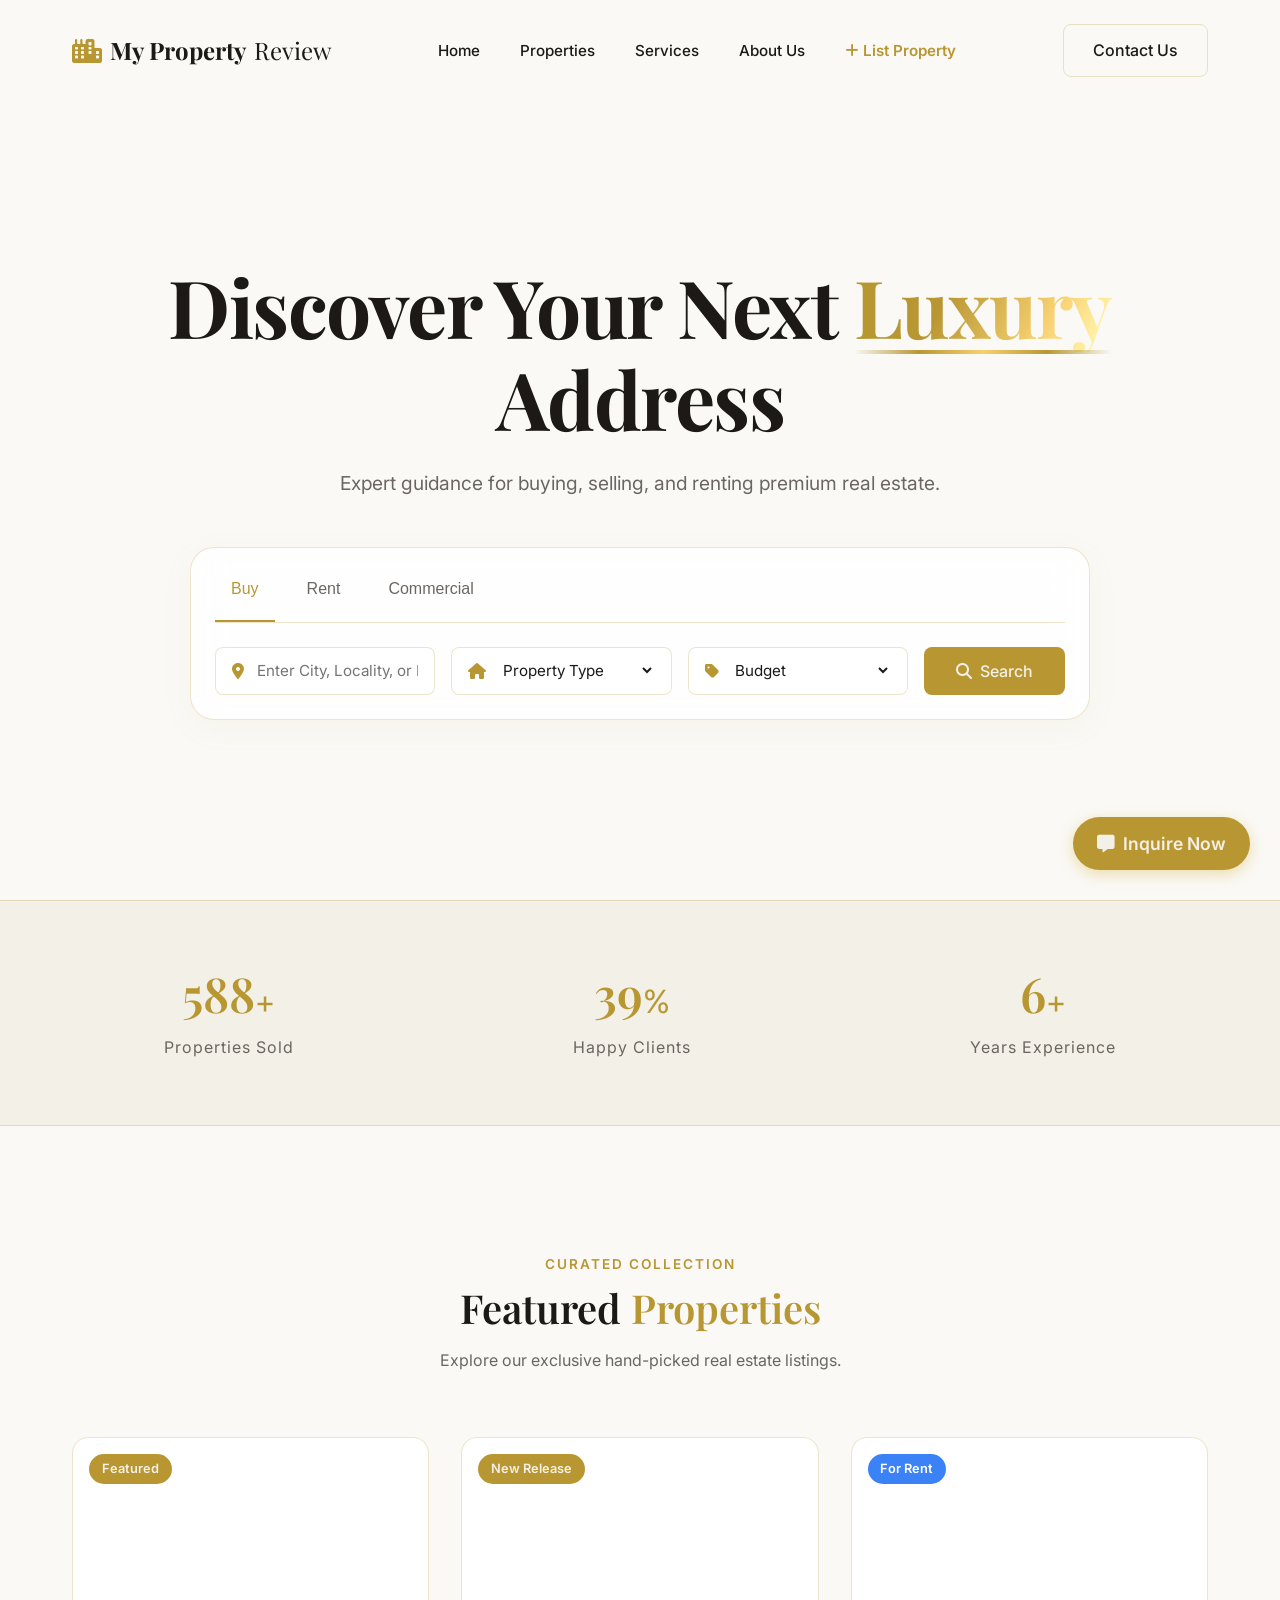
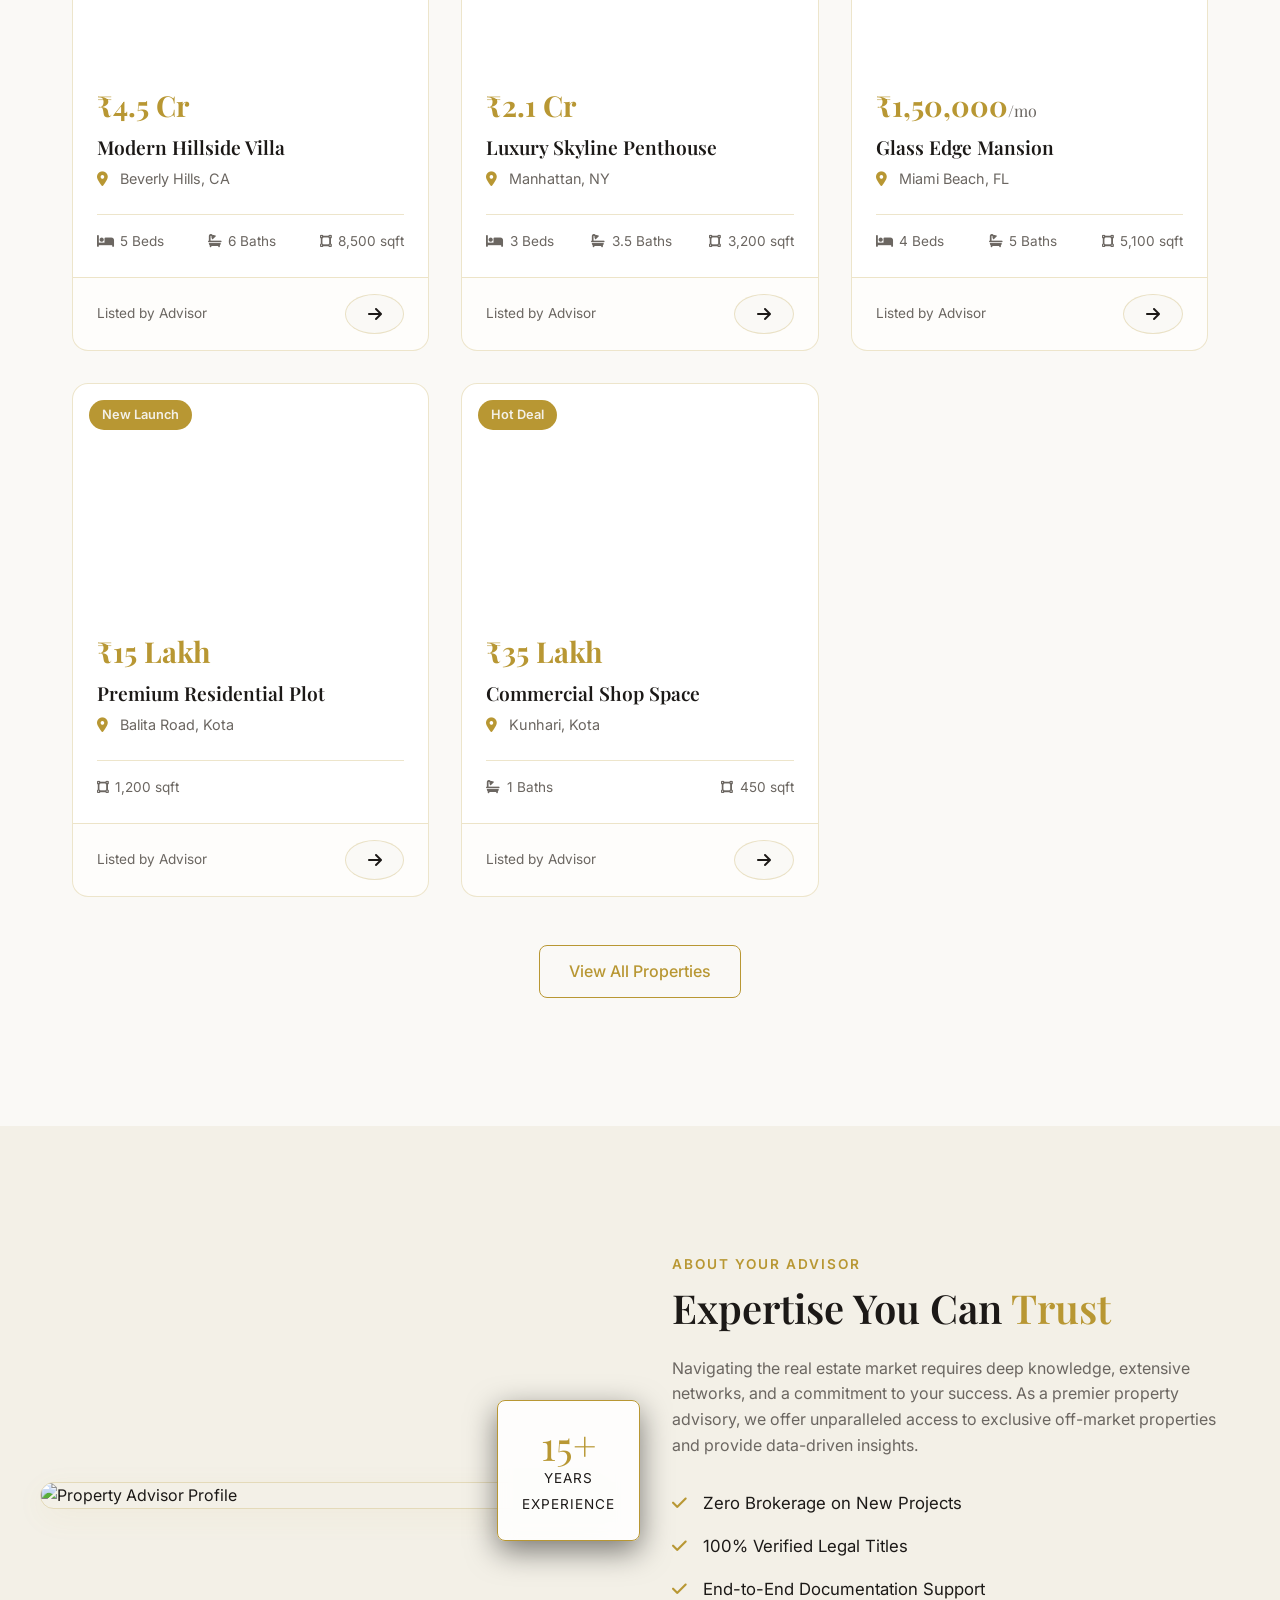
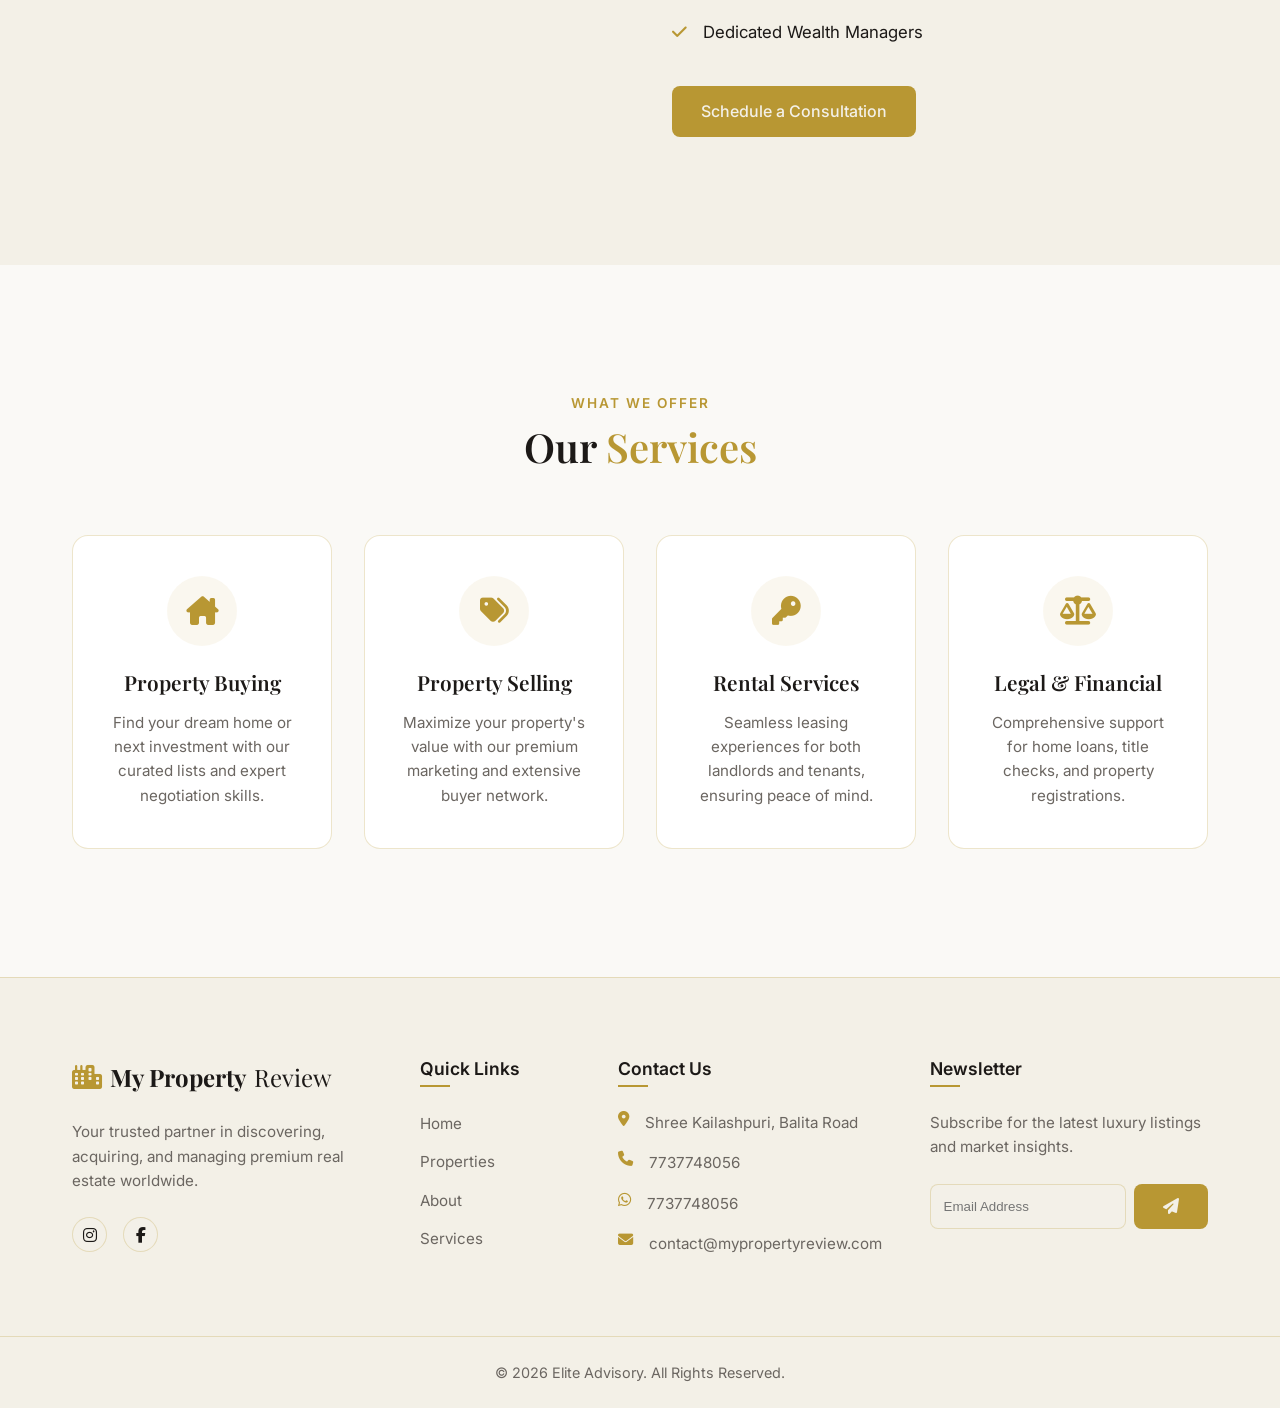
==== index.html @ 1848bb2b "Add Commercial to Property Type dropdown filter, refine client-side datastore parsing, and force mig" ====
<!DOCTYPE html>
<html lang="en">
<head>
    <meta charset="UTF-8">
    <meta name="viewport" content="width=device-width, initial-scale=1.0">
    <title>Elite Property Advisory | Find Your Dream Home</title>
    <meta name="description" content="Premium property advisor for buying, selling, and renting luxury real estate. Find your dream home today.">
    <link rel="stylesheet" href="style.css">
    <!-- Google Fonts -->
    <link rel="preconnect" href="https://fonts.googleapis.com">
    <link rel="preconnect" href="https://fonts.gstatic.com" crossorigin>
    <link href="https://fonts.googleapis.com/css2?family=Inter:wght@300;400;500;600&family=Playfair+Display:ital,wght@0,400;0,600;0,700;1,400&display=swap" rel="stylesheet">
    <!-- Font Awesome for Icons -->
    <link rel="stylesheet" href="https://cdnjs.cloudflare.com/ajax/libs/font-awesome/6.4.0/css/all.min.css">
</head>
<body>
    <!-- Navigation -->
    <nav class="navbar" id="navbar">
        <div class="nav-container">
            <a href="#" class="logo">
                <i class="fa-solid fa-city gold-text"></i> My Property <span class="light-text">Review</span>
            </a>
            <ul class="nav-links">
                <li><a href="#home">Home</a></li>
                <li><a href="#properties">Properties</a></li>
                <li><a href="#services">Services</a></li>
                <li><a href="#about">About Us</a></li>
                <li><a href="list-property.html" class="gold-text" style="font-weight: 600;"><i class="fa-solid fa-plus"></i> List Property</a></li>
            </ul>
            <a href="#" class="btn btn-outline open-modal-btn">Contact Us</a>
            <div class="menu-toggle" id="mobile-menu">
                <i class="fa-solid fa-bars"></i>
            </div>
        </div>
    </nav>

    <!-- Hero Section -->
    <header class="hero" id="home">
        <!-- Using the generated hero image -->
        <div class="hero-bg" style="background-image: url('file:///C:/Users/Lenovo/.gemini/antigravity/brain/c138949b-e438-4219-856e-e52e96559c38/hero_real_estate_1779000919464.png');"></div>
        <div class="hero-overlay"></div>
        <div class="hero-content">
            <h1 class="animate-up">Discover Your Next <span class="gold-text shimmer-gold">Luxury</span> Address</h1>
            <p class="animate-up delay-1">Expert guidance for buying, selling, and renting premium real estate.</p>
            
            <!-- Search Glassmorphism Box -->
            <div class="search-box animate-up delay-2">
                <div class="search-tabs">
                    <button class="tab-btn active" data-target="buy">Buy</button>
                    <button class="tab-btn" data-target="rent">Rent</button>
                    <button class="tab-btn" data-target="commercial">Commercial</button>
                </div>
                <div class="search-form">
                    <div class="input-group">
                        <i class="fa-solid fa-location-dot"></i>
                        <input type="text" id="search-location" placeholder="Enter City, Locality, or Project">
                    </div>
                    <div class="input-group select-group">
                        <i class="fa-solid fa-house"></i>
                        <select id="search-type">
                            <option value="">Property Type</option>
                            <option value="apartment">Apartment</option>
                            <option value="villa">Villa</option>
                            <option value="plot">Plot</option>
                            <option value="commercial">Commercial</option>
                        </select>
                    </div>
                    <div class="input-group select-group">
                        <i class="fa-solid fa-tag"></i>
                        <select id="search-budget">
                            <option value="">Budget</option>
                            <option value="1">Under ₹10 Lakh</option>
                            <option value="2">₹10 Lakh - ₹20 Lakh</option>
                            <option value="3">₹20 Lakh - ₹40 Lakh</option>
                            <option value="4">₹40 Lakh - ₹75 Lakh</option>
                            <option value="5">₹75 Lakh+</option>
                        </select>
                    </div>
                    <button class="btn btn-primary search-btn" id="filter-search-btn"><i class="fa-solid fa-magnifying-glass"></i> Search</button>
                </div>
            </div>
        </div>
    </header>

    <!-- Stats Section -->
    <section class="stats-section">
        <div class="stats-container">
            <div class="stat-item reveal">
                <h2 class="counter" data-target="1500">0</h2><span>+</span>
                <p>Properties Sold</p>
            </div>
            <div class="stat-item reveal delay-1">
                <h2 class="counter" data-target="98">0</h2><span>%</span>
                <p>Happy Clients</p>
            </div>
            <div class="stat-item reveal delay-2">
                <h2 class="counter" data-target="15">0</h2><span>+</span>
                <p>Years Experience</p>
            </div>
        </div>
    </section>

    <!-- Featured Properties Section -->
    <section class="properties-section" id="properties">
        <div class="section-header reveal">
            <span class="subtitle">Curated Collection</span>
            <h2>Featured <span class="gold-text">Properties</span></h2>
            <p>Explore our exclusive hand-picked real estate listings.</p>
        </div>
        
        <div class="properties-grid" id="properties-grid">
            <!-- Property Card 1 -->
            <div class="property-card reveal">
                <div class="card-img" style="background-image: url('file:///C:/Users/Lenovo/.gemini/antigravity/brain/c138949b-e438-4219-856e-e52e96559c38/villa_exterior_1779000935762.png');">
                    <span class="badge">Featured</span>
                </div>
                <div class="card-content">
                    <div class="price">₹4.5 Cr</div>
                    <h3>Modern Hillside Villa</h3>
                    <p class="location"><i class="fa-solid fa-location-dot"></i> Beverly Hills, CA</p>
                    <div class="amenities">
                        <span><i class="fa-solid fa-bed"></i> 5 Beds</span>
                        <span><i class="fa-solid fa-bath"></i> 6 Baths</span>
                        <span><i class="fa-solid fa-vector-square"></i> 8,500 sqft</span>
                    </div>
                </div>
                <div class="card-footer">
                    <span class="agent">Listed by Elite Advisory</span>
                    <button class="btn btn-icon"><i class="fa-solid fa-arrow-right"></i></button>
                </div>
            </div>

            <!-- Property Card 2 -->
            <div class="property-card reveal delay-1">
                <div class="card-img" style="background-image: url('file:///C:/Users/Lenovo/.gemini/antigravity/brain/c138949b-e438-4219-856e-e52e96559c38/apartment_interior_1779000953911.png');">
                    <span class="badge">New Release</span>
                </div>
                <div class="card-content">
                    <div class="price">₹2.1 Cr</div>
                    <h3>Luxury Skyline Penthouse</h3>
                    <p class="location"><i class="fa-solid fa-location-dot"></i> Manhattan, NY</p>
                    <div class="amenities">
                        <span><i class="fa-solid fa-bed"></i> 3 Beds</span>
                        <span><i class="fa-solid fa-bath"></i> 3.5 Baths</span>
                        <span><i class="fa-solid fa-vector-square"></i> 3,200 sqft</span>
                    </div>
                </div>
                <div class="card-footer">
                    <span class="agent">Listed by Elite Advisory</span>
                    <button class="btn btn-icon"><i class="fa-solid fa-arrow-right"></i></button>
                </div>
            </div>

            <!-- Property Card 3 -->
            <div class="property-card reveal delay-2">
                <!-- Fallback to hero image for third property to show variety -->
                <div class="card-img" style="background-image: url('file:///C:/Users/Lenovo/.gemini/antigravity/brain/c138949b-e438-4219-856e-e52e96559c38/hero_real_estate_1779000919464.png');">
                    <span class="badge rent">For Rent</span>
                </div>
                <div class="card-content">
                    <div class="price">₹1,50,000<span>/mo</span></div>
                    <h3>Glass Edge Mansion</h3>
                    <p class="location"><i class="fa-solid fa-location-dot"></i> Miami Beach, FL</p>
                    <div class="amenities">
                        <span><i class="fa-solid fa-bed"></i> 4 Beds</span>
                        <span><i class="fa-solid fa-bath"></i> 5 Baths</span>
                        <span><i class="fa-solid fa-vector-square"></i> 5,100 sqft</span>
                    </div>
                </div>
                <div class="card-footer">
                    <span class="agent">Listed by Elite Advisory</span>
                    <button class="btn btn-icon"><i class="fa-solid fa-arrow-right"></i></button>
                </div>
            </div>
        </div>
        <div class="center-btn reveal">
            <a href="#" class="btn btn-outline-gold">View All Properties</a>
        </div>
    </section>

    <!-- About Section -->
    <section class="about-section" id="about">
        <div class="about-container">
            <div class="about-image reveal">
                <img src="file:///C:/Users/Lenovo/.gemini/antigravity/brain/c138949b-e438-4219-856e-e52e96559c38/advisor_profile_1779000971283.png" alt="Property Advisor Profile">
                <div class="experience-badge">
                    <span class="number">15+</span>
                    <span class="text">Years<br>Experience</span>
                </div>
            </div>
            <div class="about-content reveal delay-1">
                <span class="subtitle">About Your Advisor</span>
                <h2>Expertise You Can <span class="gold-text">Trust</span></h2>
                <p>Navigating the real estate market requires deep knowledge, extensive networks, and a commitment to your success. As a premier property advisory, we offer unparalleled access to exclusive off-market properties and provide data-driven insights.</p>
                <ul class="benefits">
                    <li><i class="fa-solid fa-check gold-text"></i> Zero Brokerage on New Projects</li>
                    <li><i class="fa-solid fa-check gold-text"></i> 100% Verified Legal Titles</li>
                    <li><i class="fa-solid fa-check gold-text"></i> End-to-End Documentation Support</li>
                    <li><i class="fa-solid fa-check gold-text"></i> Dedicated Wealth Managers</li>
                </ul>
                <a href="#" class="btn btn-primary open-modal-btn">Schedule a Consultation</a>
            </div>
        </div>
    </section>

    <!-- Services Section -->
    <section class="services-section" id="services">
        <div class="section-header reveal">
            <span class="subtitle">What We Offer</span>
            <h2>Our <span class="gold-text">Services</span></h2>
        </div>
        <div class="services-grid">
            <div class="service-card reveal">
                <div class="icon-wrapper"><i class="fa-solid fa-house-chimney"></i></div>
                <h3>Property Buying</h3>
                <p>Find your dream home or next investment with our curated lists and expert negotiation skills.</p>
            </div>
            <div class="service-card reveal delay-1">
                <div class="icon-wrapper"><i class="fa-solid fa-tags"></i></div>
                <h3>Property Selling</h3>
                <p>Maximize your property's value with our premium marketing and extensive buyer network.</p>
            </div>
            <div class="service-card reveal delay-2">
                <div class="icon-wrapper"><i class="fa-solid fa-key"></i></div>
                <h3>Rental Services</h3>
                <p>Seamless leasing experiences for both landlords and tenants, ensuring peace of mind.</p>
            </div>
            <div class="service-card reveal delay-3">
                <div class="icon-wrapper"><i class="fa-solid fa-scale-balanced"></i></div>
                <h3>Legal & Financial</h3>
                <p>Comprehensive support for home loans, title checks, and property registrations.</p>
            </div>
        </div>
    </section>


    <!-- Footer / Contact -->
    <footer class="footer" id="contact">
        <div class="footer-top reveal">
            <div class="footer-brand">
                <a href="#" class="logo">
                    <i class="fa-solid fa-city gold-text"></i> My Property <span class="light-text">Review</span>
                </a>
                <p>Your trusted partner in discovering, acquiring, and managing premium real estate worldwide.</p>
                <div class="social-links">
                    <a href="https://www.instagram.com/propertypradeep?igsh=MXdpMXpzMTRkcWJ5Zw==" target="_blank"><i class="fa-brands fa-instagram"></i></a>
                    <a href="https://www.facebook.com/share/1DDy9V1TkH/" target="_blank"><i class="fa-brands fa-facebook-f"></i></a>
                </div>
            </div>
            <div class="footer-links">
                <h3>Quick Links</h3>
                <ul>
                    <li><a href="#home">Home</a></li>
                    <li><a href="#properties">Properties</a></li>
                    <li><a href="#about">About</a></li>
                    <li><a href="#services">Services</a></li>
                </ul>
            </div>
            <div class="footer-contact">
                <h3>Contact Us</h3>
                <p><i class="fa-solid fa-location-dot gold-text"></i> Shree Kailashpuri, Balita Road</p>
                <p><i class="fa-solid fa-phone gold-text"></i> 7737748056</p>
                <p><i class="fa-brands fa-whatsapp gold-text"></i> <a href="https://wa.me/917737748056" target="_blank" style="color: inherit; text-decoration: none;">7737748056</a></p>
                <p><i class="fa-solid fa-envelope gold-text"></i> <a href="help.html" style="color: inherit; text-decoration: none;">contact@mypropertyreview.com</a></p>
            </div>
            <div class="footer-newsletter">
                <h3>Newsletter</h3>
                <p>Subscribe for the latest luxury listings and market insights.</p>
                <form class="newsletter-form">
                    <input type="email" placeholder="Email Address" required>
                    <button type="submit" class="btn btn-primary"><i class="fa-solid fa-paper-plane"></i></button>
                </form>
            </div>
        </div>
        <div class="footer-bottom">
            <p>&copy; 2026 Elite Advisory. All Rights Reserved.</p>
        </div>
    </footer>

    <!-- Floating Action Button -->
    <button class="floating-action-btn open-modal-btn">
        <i class="fa-solid fa-message"></i> Inquire Now
    </button>

    <!-- Inquiry Modal (Converted to Interactive Chatbox) -->
    <div id="inquiry-modal" class="modal">
        <div class="modal-content chatbox-container">
            <!-- Chat Header -->
            <div class="chatbox-header">
                <div class="chat-agent-info">
                    <div class="chat-agent-avatar">
                        <i class="fa-solid fa-user-tie"></i>
                        <span class="online-status-dot"></span>
                    </div>
                    <div>
                        <h4>Pradeep Kumar</h4>
                        <p><i class="fa-solid fa-circle gold-text" style="font-size: 8px;"></i> Assistant Manager</p>
                    </div>
                </div>
                <span class="close-modal">&times;</span>
            </div>
            
            <!-- Chat Messages Window -->
            <div class="chatbox-messages" id="chatbox-messages">
                <!-- Dynamically populated via JS -->
            </div>
            
            <!-- Chat Quick Options (Chips) -->
            <div class="chatbox-chips" id="chatbox-chips">
                <!-- Dynamically populated via JS -->
            </div>
            
            <!-- Chat Input Area -->
            <form class="chatbox-input-area" id="chatbox-input-form">
                <input type="text" id="chatbox-user-input" placeholder="Type your message here..." required autocomplete="off">
                <button type="submit" class="chatbox-send-btn"><i class="fa-solid fa-paper-plane"></i></button>
            </form>
        </div>
    </div>

    <script src="script.js"></script>
</body>
</html>
---- style.css ----
/* =========================================
   VARIABLES & DESIGN SYSTEM
   ========================================= */
:root {
    /* Color Palette - Modern Luxury Light Mode */
    --bg-dark: #faf9f6; /* Slate 50 / Warm luxury white */
    --bg-darker: #f3f0e7; /* Slate 100 / Soft Alabaster contrast background */
    --bg-card: #ffffff; /* Premium solid white card background */
    
    --accent-gold: #b89733; /* Elegant Gold with high contrast readability on white */
    --accent-gold-hover: #a18228;
    --accent-gold-light: rgba(184, 151, 51, 0.08);
    
    --text-main: #1c1917; /* Slate 900 / Premium charcoal text */
    --text-muted: #6b6661; /* Slate 500 / Warm grey for minor texts */
    --text-dark: #ffffff; /* White text for buttons or dark highlights */
    
    /* Typography */
    --font-heading: 'Playfair Display', serif;
    --font-body: 'Inter', sans-serif;
    
    /* Layout */
    --container-width: 1200px;
    --border-radius-sm: 8px;
    --border-radius-md: 16px;
    --border-radius-lg: 24px;
    
    /* Effects */
    --glass-bg: rgba(255, 255, 255, 0.85); /* Milky-white glassmorphism */
    --glass-border: rgba(184, 151, 51, 0.25); /* Soft golden border */
    --glass-shadow: 0 8px 32px 0 rgba(184, 151, 51, 0.06); /* Elegant gold-tinged glow shadow */
    
    --transition: all 0.3s cubic-bezier(0.25, 0.8, 0.25, 1);
}

/* =========================================
   RESET & BASE STYLES
   ========================================= */
* {
    margin: 0;
    padding: 0;
    box-sizing: border-box;
}

html {
    scroll-behavior: smooth;
}

body {
    font-family: var(--font-body);
    background-color: var(--bg-dark);
    color: var(--text-main);
    line-height: 1.6;
    overflow-x: hidden;
}

h1, h2, h3, h4, h5, h6 {
    font-family: var(--font-heading);
    font-weight: 600;
    line-height: 1.2;
}

a {
    text-decoration: none;
    color: inherit;
    transition: var(--transition);
}

ul {
    list-style: none;
}

img {
    max-width: 100%;
    height: auto;
    display: block;
}

.gold-text {
    color: var(--accent-gold);
}

.light-text {
    font-weight: 300;
}

.subtitle {
    text-transform: uppercase;
    letter-spacing: 2px;
    color: var(--accent-gold);
    font-size: 0.85rem;
    font-weight: 600;
    display: block;
    margin-bottom: 0.5rem;
}

/* =========================================
   BUTTONS
   ========================================= */
.btn {
    display: inline-block;
    padding: 0.8rem 1.8rem;
    border-radius: var(--border-radius-sm);
    font-weight: 500;
    cursor: pointer;
    transition: var(--transition);
    border: none;
    font-family: var(--font-body);
    font-size: 1rem;
}

.btn-primary {
    background-color: var(--accent-gold);
    color: var(--bg-darker);
}

.btn-primary:hover {
    background-color: var(--accent-gold-hover);
    transform: translateY(-2px);
    box-shadow: 0 10px 20px rgba(212, 175, 55, 0.2);
}

.btn-outline {
    background: transparent;
    border: 1px solid var(--glass-border);
    color: var(--text-main);
}

.btn-outline:hover {
    background: rgba(255, 255, 255, 0.05);
    border-color: var(--text-main);
}

.btn-outline-gold {
    background: transparent;
    border: 1px solid var(--accent-gold);
    color: var(--accent-gold);
}

.btn-outline-gold:hover {
    background: var(--accent-gold);
    color: var(--bg-darker);
}

.btn-icon {
    width: 40px;
    height: 40px;
    border-radius: 50%;
    background: var(--bg-dark);
    color: var(--text-main);
    display: flex;
    align-items: center;
    justify-content: center;
    border: 1px solid var(--glass-border);
}

.btn-icon:hover {
    background: var(--accent-gold);
    color: var(--bg-darker);
    border-color: var(--accent-gold);
}

/* =========================================
   NAVIGATION
   ========================================= */
.navbar {
    position: fixed;
    top: 0;
    left: 0;
    width: 100%;
    z-index: 1000;
    padding: 1.5rem 0;
    transition: var(--transition);
}

.navbar.scrolled {
    background: rgba(250, 249, 246, 0.9); /* bg-dark with opacity */
    backdrop-filter: blur(12px);
    -webkit-backdrop-filter: blur(12px);
    padding: 1rem 0;
    border-bottom: 1px solid var(--glass-border);
}

.nav-container {
    max-width: var(--container-width);
    margin: 0 auto;
    padding: 0 2rem;
    display: flex;
    justify-content: space-between;
    align-items: center;
}

.logo {
    font-family: var(--font-heading);
    font-size: 1.5rem;
    font-weight: 700;
    display: flex;
    align-items: center;
    gap: 0.5rem;
}

.nav-links {
    display: flex;
    gap: 2.5rem;
}

.nav-links a {
    font-size: 0.95rem;
    font-weight: 500;
    position: relative;
}

.nav-links a::after {
    content: '';
    position: absolute;
    bottom: -5px;
    left: 0;
    width: 0;
    height: 2px;
    background-color: var(--accent-gold);
    transition: var(--transition);
}

.nav-links a:hover::after {
    width: 100%;
}

.menu-toggle {
    display: none;
    font-size: 1.5rem;
    cursor: pointer;
}

/* =========================================
   HERO SECTION
   ========================================= */
.hero {
    position: relative;
    height: 100vh;
    min-height: 700px;
    display: flex;
    align-items: center;
    justify-content: center;
    padding: 0 2rem;
}

.hero-bg {
    position: absolute;
    top: 0;
    left: 0;
    width: 100%;
    height: 100%;
    background-size: cover;
    background-position: center;
    z-index: -2;
    transform: scale(1.05); /* Slight zoom for parallax feel */
    animation: slowZoom 20s ease-in-out infinite alternate;
}

@keyframes slowZoom {
    0% { transform: scale(1); }
    100% { transform: scale(1.1); }
}

.hero-overlay {
    position: absolute;
    top: 0;
    left: 0;
    width: 100%;
    height: 100%;
    background: linear-gradient(to bottom, rgba(250, 249, 246, 0.3) 0%, rgba(250, 249, 246, 0.85) 100%);
    z-index: -1;
}

.hero-content {
    max-width: var(--container-width);
    width: 100%;
    text-align: center;
    margin-top: 5rem;
}

.hero h1 {
    font-size: 5rem;
    font-weight: 700;
    letter-spacing: -1.5px;
    line-height: 1.15;
    margin-bottom: 1.5rem;
    text-shadow: none;
}

.shimmer-gold {
    background: linear-gradient(120deg, #b89733 20%, #f7d070 40%, #fff0a5 50%, #f7d070 60%, #b89733 80%);
    background-size: 200% auto;
    -webkit-background-clip: text;
    -webkit-text-fill-color: transparent;
    animation: goldSweep 4s linear infinite;
    position: relative;
    display: inline-block;
}

@keyframes goldSweep {
    0% { background-position: 200% center; }
    100% { background-position: -200% center; }
}

.shimmer-gold::after {
    content: '';
    position: absolute;
    bottom: -2px;
    left: 0;
    width: 100%;
    height: 4px;
    background: linear-gradient(90deg, transparent, #b89733, #f7d070, #b89733, transparent);
    border-radius: 2px;
    transform: scaleX(0);
    transform-origin: left;
    animation: expandUnderline 1.2s cubic-bezier(0.19, 1, 0.22, 1) forwards;
    animation-delay: 0.8s;
}

@keyframes expandUnderline {
    0% { transform: scaleX(0); }
    100% { transform: scaleX(1); }
}

.hero p {
    font-size: 1.2rem;
    color: var(--text-muted);
    margin-bottom: 3rem;
    max-width: 600px;
    margin-left: auto;
    margin-right: auto;
}

/* Glassmorphism Search Box */
.search-box {
    background: var(--glass-bg);
    backdrop-filter: blur(16px);
    -webkit-backdrop-filter: blur(16px);
    border: 1px solid var(--glass-border);
    border-radius: var(--border-radius-lg);
    padding: 1.5rem;
    box-shadow: var(--glass-shadow);
    max-width: 900px;
    margin: 0 auto;
}

.search-tabs {
    display: flex;
    gap: 1rem;
    margin-bottom: 1.5rem;
    border-bottom: 1px solid var(--glass-border);
    padding-bottom: 1rem;
}

.tab-btn {
    background: transparent;
    border: none;
    color: var(--text-muted);
    font-size: 1rem;
    font-weight: 500;
    cursor: pointer;
    padding: 0.5rem 1rem;
    position: relative;
    transition: var(--transition);
}

.tab-btn:hover {
    color: var(--text-main);
}

.tab-btn.active {
    color: var(--accent-gold);
}

.tab-btn.active::after {
    content: '';
    position: absolute;
    bottom: -1rem;
    left: 0;
    width: 100%;
    height: 2px;
    background-color: var(--accent-gold);
}

.search-form {
    display: flex;
    gap: 1rem;
}

.input-group {
    flex: 1;
    display: flex;
    align-items: center;
    background: #ffffff;
    border: 1px solid var(--glass-border);
    border-radius: var(--border-radius-sm);
    padding: 0.8rem 1rem;
    gap: 0.8rem;
    transition: var(--transition);
}

.input-group:focus-within {
    border-color: var(--accent-gold);
    background: #ffffff;
    box-shadow: 0 0 12px rgba(184, 151, 51, 0.15);
}

.input-group i {
    color: var(--accent-gold);
}

.input-group input, .input-group select {
    background: transparent;
    border: none;
    color: var(--text-main);
    width: 100%;
    font-family: var(--font-body);
    font-size: 0.95rem;
    outline: none;
}

.input-group select option {
    background: var(--bg-darker);
    color: var(--text-main);
}

.search-btn {
    padding: 0.8rem 2rem;
    display: flex;
    align-items: center;
    gap: 0.5rem;
}

/* =========================================
   STATS SECTION
   ========================================= */
.stats-section {
    padding: 4rem 2rem;
    background: var(--bg-darker);
    border-top: 1px solid var(--glass-border);
    border-bottom: 1px solid var(--glass-border);
}

.stats-container {
    max-width: var(--container-width);
    margin: 0 auto;
    display: flex;
    justify-content: space-around;
    flex-wrap: wrap;
    gap: 2rem;
}

.stat-item {
    text-align: center;
}

.stat-item h2 {
    font-size: 3rem;
    color: var(--accent-gold);
    display: inline-block;
}

.stat-item span {
    font-size: 2rem;
    color: var(--accent-gold);
}

.stat-item p {
    color: var(--text-muted);
    font-size: 1rem;
    margin-top: 0.5rem;
    letter-spacing: 1px;
}

/* =========================================
   PROPERTIES SECTION
   ========================================= */
.properties-section {
    padding: 8rem 2rem;
    max-width: var(--container-width);
    margin: 0 auto;
}

.section-header {
    text-align: center;
    margin-bottom: 4rem;
}

.section-header h2 {
    font-size: 2.5rem;
    margin-bottom: 1rem;
}

.section-header p {
    color: var(--text-muted);
}

.properties-grid {
    display: grid;
    grid-template-columns: repeat(auto-fit, minmax(350px, 1fr));
    gap: 2rem;
    margin-bottom: 3rem;
}

.property-card {
    background: var(--bg-card);
    border: 1px solid var(--glass-border);
    border-radius: var(--border-radius-md);
    overflow: hidden;
    transition: var(--transition);
    display: flex;
    flex-direction: column;
}

.property-card:hover {
    transform: translateY(-10px);
    box-shadow: var(--glass-shadow);
    border-color: rgba(212, 175, 55, 0.3);
}

.card-img {
    height: 250px;
    background-size: cover;
    background-position: center;
    position: relative;
    overflow: hidden;
}

.card-img::after {
    content: '';
    position: absolute;
    top: 0; left: 0; width: 100%; height: 100%;
    background: linear-gradient(to top, rgba(255, 255, 255, 1) 0%, transparent 60%);
}

.property-card:hover .card-img {
    background-size: 110%; /* Subtle zoom on hover */
    transition: background-size 0.5s ease;
}

.badge {
    position: absolute;
    top: 1rem;
    left: 1rem;
    background: var(--accent-gold);
    color: var(--bg-darker);
    padding: 0.3rem 0.8rem;
    border-radius: 20px;
    font-size: 0.8rem;
    font-weight: 600;
    z-index: 2;
}

.badge.rent {
    background: #3b82f6;
    color: white;
}

.card-content {
    padding: 1.5rem;
    flex-grow: 1;
    position: relative;
    margin-top: -30px;
    z-index: 2;
}

.price {
    font-family: var(--font-heading);
    font-size: 1.8rem;
    color: var(--accent-gold);
    font-weight: 700;
    margin-bottom: 0.5rem;
}

.price span {
    font-size: 1rem;
    color: var(--text-muted);
    font-weight: 400;
}

.card-content h3 {
    font-size: 1.2rem;
    margin-bottom: 0.5rem;
}

.location {
    color: var(--text-muted);
    font-size: 0.9rem;
    margin-bottom: 1.5rem;
}

.location i {
    color: var(--accent-gold);
    margin-right: 0.5rem;
}

.amenities {
    display: flex;
    justify-content: space-between;
    border-top: 1px solid var(--glass-border);
    padding-top: 1rem;
    font-size: 0.85rem;
    color: var(--text-muted);
}

.amenities span {
    display: flex;
    align-items: center;
    gap: 0.4rem;
}

.card-footer {
    padding: 1rem 1.5rem;
    background: rgba(184, 151, 51, 0.02);
    display: flex;
    justify-content: space-between;
    align-items: center;
    border-top: 1px solid var(--glass-border);
}

.agent {
    font-size: 0.85rem;
    color: var(--text-muted);
}

.center-btn {
    text-align: center;
}

/* =========================================
   ABOUT SECTION
   ========================================= */
.about-section {
    background: var(--bg-darker);
    padding: 8rem 2rem;
}

.about-container {
    max-width: var(--container-width);
    margin: 0 auto;
    display: grid;
    grid-template-columns: 1fr 1fr;
    gap: 4rem;
    align-items: center;
}

.about-image {
    position: relative;
}

.about-image img {
    border-radius: var(--border-radius-md);
    box-shadow: var(--glass-shadow);
    border: 1px solid var(--glass-border);
}

.experience-badge {
    position: absolute;
    bottom: -2rem;
    right: -2rem;
    background: var(--glass-bg);
    backdrop-filter: blur(10px);
    -webkit-backdrop-filter: blur(10px);
    border: 1px solid var(--accent-gold);
    padding: 1.5rem;
    border-radius: var(--border-radius-sm);
    text-align: center;
    box-shadow: 0 10px 30px rgba(0,0,0,0.5);
}

.experience-badge .number {
    display: block;
    font-family: var(--font-heading);
    font-size: 2.5rem;
    color: var(--accent-gold);
    line-height: 1;
}

.experience-badge .text {
    font-size: 0.85rem;
    text-transform: uppercase;
    letter-spacing: 1px;
}

.about-content h2 {
    font-size: 2.5rem;
    margin-bottom: 1.5rem;
}

.about-content p {
    color: var(--text-muted);
    margin-bottom: 2rem;
}

.benefits {
    margin-bottom: 2.5rem;
}

.benefits li {
    margin-bottom: 1rem;
    display: flex;
    align-items: center;
    gap: 1rem;
    font-size: 1.05rem;
}

/* =========================================
   SERVICES SECTION
   ========================================= */
.services-section {
    padding: 8rem 2rem;
    max-width: var(--container-width);
    margin: 0 auto;
}

.services-grid {
    display: grid;
    grid-template-columns: repeat(auto-fit, minmax(250px, 1fr));
    gap: 2rem;
}

.service-card {
    background: var(--bg-card);
    border: 1px solid var(--glass-border);
    padding: 2.5rem 2rem;
    border-radius: var(--border-radius-md);
    text-align: center;
    transition: var(--transition);
}

.service-card:hover {
    transform: translateY(-5px);
    border-color: var(--accent-gold);
    background: rgba(184, 151, 51, 0.03);
}

.icon-wrapper {
    width: 70px;
    height: 70px;
    background: var(--accent-gold-light);
    border-radius: 50%;
    display: flex;
    align-items: center;
    justify-content: center;
    margin: 0 auto 1.5rem;
    font-size: 1.8rem;
    color: var(--accent-gold);
    transition: var(--transition);
}

.service-card:hover .icon-wrapper {
    background: var(--accent-gold);
    color: var(--bg-darker);
}

.service-card h3 {
    font-size: 1.3rem;
    margin-bottom: 1rem;
}

.service-card p {
    color: var(--text-muted);
    font-size: 0.95rem;
}

/* =========================================
   INQUIRY MODAL & FLOATING BTN
   ========================================= */
.floating-action-btn {
    position: fixed;
    bottom: 30px;
    right: 30px;
    background-color: var(--accent-gold);
    color: var(--bg-darker);
    border: none;
    border-radius: 50px;
    padding: 1rem 1.5rem;
    font-family: var(--font-body);
    font-size: 1.1rem;
    font-weight: 600;
    cursor: pointer;
    box-shadow: 0 4px 15px rgba(212, 175, 55, 0.4);
    z-index: 999;
    display: flex;
    align-items: center;
    gap: 0.5rem;
    transition: var(--transition);
}

.floating-action-btn:hover {
    transform: translateY(-5px);
    box-shadow: 0 8px 25px rgba(212, 175, 55, 0.6);
}

/* Modal Overlay */
.modal {
    display: none; /* Hidden by default */
    position: fixed;
    z-index: 2000;
    left: 0;
    top: 0;
    width: 100%;
    height: 100%;
    background-color: rgba(0, 0, 0, 0.7);
    backdrop-filter: blur(5px);
    -webkit-backdrop-filter: blur(5px);
    opacity: 0;
    transition: opacity 0.3s ease;
    align-items: center;
    justify-content: center;
    padding: 1rem;
}

.modal.show {
    display: flex;
    opacity: 1;
}

/* Modal Content Box */
.inquiry-container {
    background: var(--glass-bg);
    backdrop-filter: blur(16px);
    -webkit-backdrop-filter: blur(16px);
    border: 1px solid var(--glass-border);
    border-radius: var(--border-radius-lg);
    padding: 3rem;
    box-shadow: var(--glass-shadow);
    max-width: 800px;
    width: 100%;
    position: relative;
    transform: scale(0.9);
    transition: transform 0.3s cubic-bezier(0.175, 0.885, 0.32, 1.275);
    max-height: 90vh;
    overflow-y: auto;
}

.modal.show .inquiry-container {
    transform: scale(1);
}

.close-modal {
    position: absolute;
    top: 1.5rem;
    right: 2rem;
    color: var(--text-muted);
    font-size: 2rem;
    font-weight: bold;
    cursor: pointer;
    transition: var(--transition);
}

.close-modal:hover {
    color: var(--accent-gold);
}

.inquiry-form {
    display: flex;
    flex-direction: column;
    gap: 1.2rem;
}

.form-row {
    display: flex;
    gap: 1.5rem;
}

.form-group {
    flex: 1;
    display: flex;
    flex-direction: column;
    gap: 0.5rem;
}

.form-group.full-width {
    width: 100%;
}

.form-group label {
    font-size: 0.9rem;
    color: var(--text-muted);
    font-weight: 500;
}

.form-group input,
.form-group select,
.form-group textarea {
    background: #ffffff;
    border: 1px solid var(--glass-border);
    border-radius: var(--border-radius-sm);
    padding: 0.8rem 1rem;
    color: var(--text-main);
    font-family: var(--font-body);
    font-size: 1rem;
    outline: none;
    transition: var(--transition);
}

.form-group input:focus,
.form-group select:focus,
.form-group textarea:focus {
    border-color: var(--accent-gold);
    background: #ffffff;
    box-shadow: 0 0 10px rgba(184, 151, 51, 0.15);
}

.form-group select option {
    background: var(--bg-darker);
    color: var(--text-main);
}

.form-group textarea {
    resize: vertical;
    min-height: 100px;
}

.submit-btn {
    align-self: center;
    margin-top: 0.5rem;
    padding: 1rem 3rem;
    font-size: 1.1rem;
    display: flex;
    align-items: center;
    gap: 0.8rem;
}

@media (max-width: 768px) {
    .inquiry-container {
        padding: 2rem;
    }
    
    .form-row {
        flex-direction: column;
        gap: 1.2rem;
    }
    
    .floating-action-btn {
        bottom: 20px;
        right: 20px;
        padding: 0.8rem 1.2rem;
        font-size: 1rem;
    }
}

/* =========================================
   FOOTER
   ========================================= */
.footer {
    background: var(--bg-darker);
    border-top: 1px solid var(--glass-border);
    padding-top: 5rem;
}

.footer-top {
    max-width: var(--container-width);
    margin: 0 auto;
    padding: 0 2rem 4rem;
    display: grid;
    grid-template-columns: 2fr 1fr 1fr 1.5fr;
    gap: 3rem;
}

.footer-brand p {
    color: var(--text-muted);
    margin: 1.5rem 0;
    font-size: 0.95rem;
}

.social-links {
    display: flex;
    gap: 1rem;
}

.social-links a {
    width: 35px;
    height: 35px;
    border-radius: 50%;
    background: rgba(255,255,255,0.05);
    display: flex;
    align-items: center;
    justify-content: center;
    border: 1px solid var(--glass-border);
}

.social-links a:hover {
    background: var(--accent-gold);
    color: var(--bg-darker);
    border-color: var(--accent-gold);
}

.footer h3 {
    font-family: var(--font-body);
    font-size: 1.1rem;
    margin-bottom: 1.5rem;
    position: relative;
    padding-bottom: 0.5rem;
}

.footer h3::after {
    content: '';
    position: absolute;
    bottom: 0;
    left: 0;
    width: 30px;
    height: 2px;
    background: var(--accent-gold);
}

.footer-links ul li {
    margin-bottom: 0.8rem;
}

.footer-links a {
    color: var(--text-muted);
    font-size: 0.95rem;
}

.footer-links a:hover {
    color: var(--accent-gold);
    padding-left: 5px;
}

.footer-contact p {
    color: var(--text-muted);
    margin-bottom: 1rem;
    display: flex;
    gap: 1rem;
    font-size: 0.95rem;
}

.footer-newsletter p {
    color: var(--text-muted);
    margin-bottom: 1.5rem;
    font-size: 0.95rem;
}

.newsletter-form {
    display: flex;
    gap: 0.5rem;
}

.newsletter-form input {
    flex: 1;
    padding: 0.8rem;
    background: rgba(255,255,255,0.05);
    border: 1px solid var(--glass-border);
    border-radius: var(--border-radius-sm);
    color: var(--text-main);
    outline: none;
}

.newsletter-form input:focus {
    border-color: var(--accent-gold);
}

.footer-bottom {
    text-align: center;
    padding: 1.5rem;
    border-top: 1px solid var(--glass-border);
    color: var(--text-muted);
    font-size: 0.9rem;
}

/* =========================================
   LISTING PAGE SPECIFIC
   ========================================= */
.listing-page .navbar {
    background: var(--bg-darker); /* Solid background for other pages */
}

.page-header {
    padding: 12rem 2rem 6rem;
    text-align: center;
    background: linear-gradient(to bottom, var(--bg-dark), var(--bg-darker));
}

.page-header .subtitle {
    color: var(--accent-gold);
    font-weight: 600;
    text-transform: uppercase;
    letter-spacing: 2px;
    display: block;
    margin-bottom: 1rem;
}

.page-header h1 {
    font-family: var(--font-heading);
    font-size: 4rem;
    margin-bottom: 1.5rem;
}

.page-header p {
    color: var(--text-muted);
    font-size: 1.2rem;
    max-width: 600px;
    margin: 0 auto;
}

/* Pricing Section */
.pricing-section {
    padding: 4rem 2rem 8rem;
    max-width: var(--container-width);
    margin: 0 auto;
}

.pricing-grid {
    display: grid;
    grid-template-columns: repeat(auto-fit, minmax(300px, 1fr));
    gap: 2rem;
    margin-top: 4rem;
}

.pricing-card {
    background: var(--glass-bg);
    backdrop-filter: blur(16px);
    border: 1px solid var(--glass-border);
    border-radius: var(--border-radius-lg);
    padding: 3rem 2rem;
    text-align: center;
    transition: var(--transition);
    position: relative;
    display: flex;
    flex-direction: column;
}

.pricing-card:hover {
    transform: translateY(-10px);
    border-color: var(--accent-gold);
    box-shadow: 0 10px 30px rgba(212, 175, 55, 0.1);
}

.pricing-card.premium {
    border-color: var(--accent-gold);
    background: rgba(212, 175, 55, 0.05);
    transform: scale(1.05);
}

.pricing-card.premium:hover {
    transform: scale(1.05) translateY(-10px);
}

.popular-badge {
    position: absolute;
    top: -15px;
    left: 50%;
    transform: translateX(-50%);
    background: var(--accent-gold);
    color: var(--bg-darker);
    padding: 0.5rem 1.5rem;
    border-radius: 20px;
    font-weight: 600;
    font-size: 0.9rem;
}

.pricing-card h3 {
    font-size: 1.5rem;
    margin-bottom: 1rem;
    color: var(--text-main);
}

.pricing-card .price {
    font-size: 3rem;
    font-weight: 700;
    color: var(--accent-gold);
    margin-bottom: 2rem;
    font-family: var(--font-heading);
}

.pricing-card .price span {
    font-size: 1rem;
    color: var(--text-muted);
    font-weight: 400;
    font-family: var(--font-body);
}

.plan-features {
    list-style: none;
    margin-bottom: 3rem;
    text-align: left;
    flex-grow: 1;
}

.plan-features li {
    margin-bottom: 1rem;
    color: var(--text-main);
    display: flex;
    align-items: center;
    gap: 1rem;
}

.plan-features i {
    width: 20px;
}

.listing-form-section {
    padding: 4rem 2rem 8rem;
}

.form-section-title {
    color: var(--accent-gold);
    margin: 1.5rem 0 1rem;
    font-size: 1.2rem;
    border-bottom: 1px solid var(--glass-border);
    padding-bottom: 0.5rem;
}

/* =========================================
   ANIMATIONS & RESPONSIVE
   ========================================= */
.animate-up {
    opacity: 0;
    transform: translateY(30px);
    animation: fadeInUp 0.8s forwards;
}

.delay-1 { animation-delay: 0.2s; }
.delay-2 { animation-delay: 0.4s; }
.delay-3 { animation-delay: 0.6s; }

@keyframes fadeInUp {
    to {
        opacity: 1;
        transform: translateY(0);
    }
}

.reveal {
    opacity: 0;
    transform: translateY(50px);
    transition: all 0.8s ease-out;
}

.reveal.active {
    opacity: 1;
    transform: translateY(0);
}

/* Media Queries */
@media (max-width: 992px) {
    .hero h1 { font-size: 3.5rem; }
    .search-form { flex-direction: column; }
    .about-container { grid-template-columns: 1fr; gap: 3rem; }
    .about-image { margin-bottom: 2rem; max-width: 500px; margin-inline: auto;}
    .footer-top { grid-template-columns: 1fr 1fr; }
}

@media (max-width: 768px) {
    .nav-links {
        position: absolute;
        top: 100%;
        left: 0;
        width: 100%;
        background: var(--bg-darker);
        flex-direction: column;
        align-items: center;
        padding: 2rem 0;
        gap: 1.5rem;
        border-bottom: 1px solid var(--glass-border);
        clip-path: circle(0% at top right);
        transition: all 0.5s ease-in-out;
    }
    
    .nav-links.active {
        clip-path: circle(150% at top right);
    }
    
    .menu-toggle { display: block; }
    .navbar .btn { display: none; }
    
    .hero h1 { font-size: 2.8rem; }
    .footer-top { grid-template-columns: 1fr; }
}

/* =========================================
   CHATBOX WIDGET STYLING
   ========================================= */
.chatbox-container {
    background: var(--bg-card);
    border: 1px solid var(--glass-border);
    border-radius: var(--border-radius-lg);
    box-shadow: var(--glass-shadow);
    max-width: 480px;
    width: 100%;
    height: 580px;
    display: flex;
    flex-direction: column;
    overflow: hidden;
    position: relative;
    transform: scale(0.9);
    transition: transform 0.3s cubic-bezier(0.175, 0.885, 0.32, 1.275);
}

.modal.show .chatbox-container {
    transform: scale(1);
}

.chatbox-header {
    background: var(--bg-darker);
    border-bottom: 1px solid var(--glass-border);
    padding: 1.2rem 1.5rem;
    display: flex;
    justify-content: space-between;
    align-items: center;
}

.chat-agent-info {
    display: flex;
    align-items: center;
    gap: 1rem;
}

.chat-agent-avatar {
    width: 45px;
    height: 45px;
    background: var(--accent-gold-light);
    border: 1px solid var(--accent-gold);
    color: var(--accent-gold);
    border-radius: 50%;
    display: flex;
    align-items: center;
    justify-content: center;
    font-size: 1.3rem;
    position: relative;
}

.online-status-dot {
    position: absolute;
    bottom: 2px;
    right: 2px;
    width: 10px;
    height: 10px;
    background: #25d366;
    border-radius: 50%;
    border: 2px solid var(--bg-darker);
}

.chat-agent-info h4 {
    font-size: 1rem;
    color: var(--text-main);
    margin: 0;
    font-weight: 600;
}

.chat-agent-info p {
    font-size: 0.8rem;
    color: var(--text-muted);
    margin: 0;
    display: flex;
    align-items: center;
    gap: 4px;
}

.chatbox-header .close-modal {
    position: static;
    font-size: 1.8rem;
    color: var(--text-muted);
    cursor: pointer;
}

.chatbox-messages {
    flex-grow: 1;
    padding: 1.5rem;
    overflow-y: auto;
    display: flex;
    flex-direction: column;
    gap: 1.2rem;
    background: rgba(250, 249, 246, 0.4);
}

/* Custom message bubbles */
.message {
    max-width: 80%;
    padding: 0.85rem 1.1rem;
    border-radius: 18px;
    font-size: 0.95rem;
    line-height: 1.5;
    animation: bubbleAppear 0.3s cubic-bezier(0.1, 0.8, 0.25, 1) forwards;
}

@keyframes bubbleAppear {
    from { opacity: 0; transform: translateY(10px) scale(0.95); }
    to { opacity: 1; transform: translateY(0) scale(1); }
}

.message.bot {
    align-self: flex-start;
    background: #ffffff;
    border: 1px solid var(--glass-border);
    color: var(--text-main);
    border-bottom-left-radius: 4px;
}

.message.user {
    align-self: flex-end;
    background: var(--accent-gold);
    color: var(--text-dark);
    border-bottom-right-radius: 4px;
}

/* Quick chips reply styling */
.chatbox-chips {
    padding: 0.5rem 1.5rem;
    display: flex;
    flex-wrap: wrap;
    gap: 0.5rem;
    background: rgba(250, 249, 246, 0.4);
}

.chat-chip {
    background: #ffffff;
    border: 1px solid var(--accent-gold);
    color: var(--accent-gold);
    padding: 0.4rem 1rem;
    border-radius: 20px;
    font-size: 0.85rem;
    font-weight: 500;
    cursor: pointer;
    transition: var(--transition);
}

.chat-chip:hover {
    background: var(--accent-gold);
    color: var(--text-dark);
}

/* Chat Input field */
.chatbox-input-area {
    border-top: 1px solid var(--glass-border);
    padding: 1rem 1.5rem;
    display: flex;
    gap: 0.8rem;
    background: var(--bg-card);
}

.chatbox-input-area input {
    flex-grow: 1;
    border: 1px solid var(--glass-border);
    background: var(--bg-dark);
    padding: 0.8rem 1.2rem;
    border-radius: 30px;
    outline: none;
    color: var(--text-main);
    font-family: var(--font-body);
    font-size: 0.95rem;
    transition: var(--transition);
}

.chatbox-input-area input:focus {
    border-color: var(--accent-gold);
    background: #ffffff;
    box-shadow: 0 0 8px rgba(184, 151, 51, 0.1);
}

.chatbox-send-btn {
    width: 45px;
    height: 45px;
    background: var(--accent-gold);
    color: var(--text-dark);
    border: none;
    border-radius: 50%;
    cursor: pointer;
    display: flex;
    align-items: center;
    justify-content: center;
    font-size: 1.1rem;
    transition: var(--transition);
}

.chatbox-send-btn:hover {
    background: var(--accent-gold-hover);
    transform: scale(1.05);
}
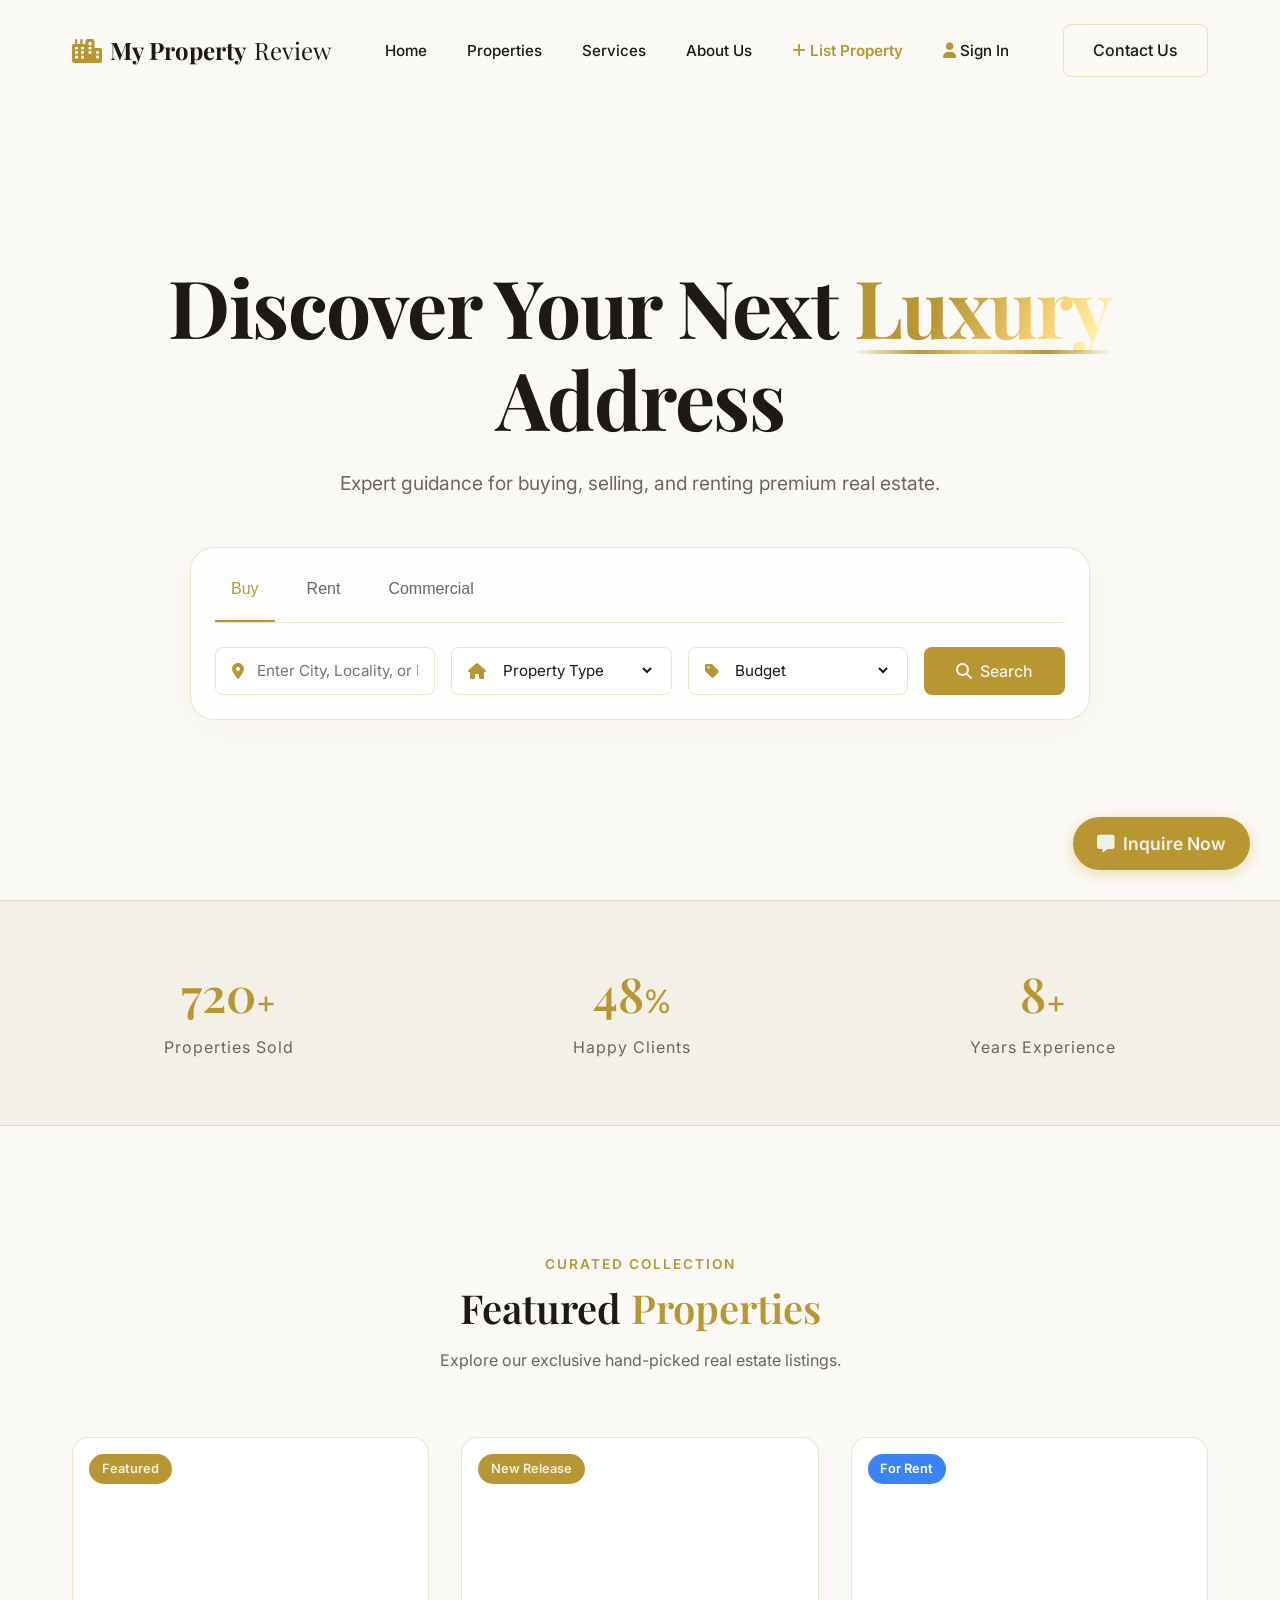
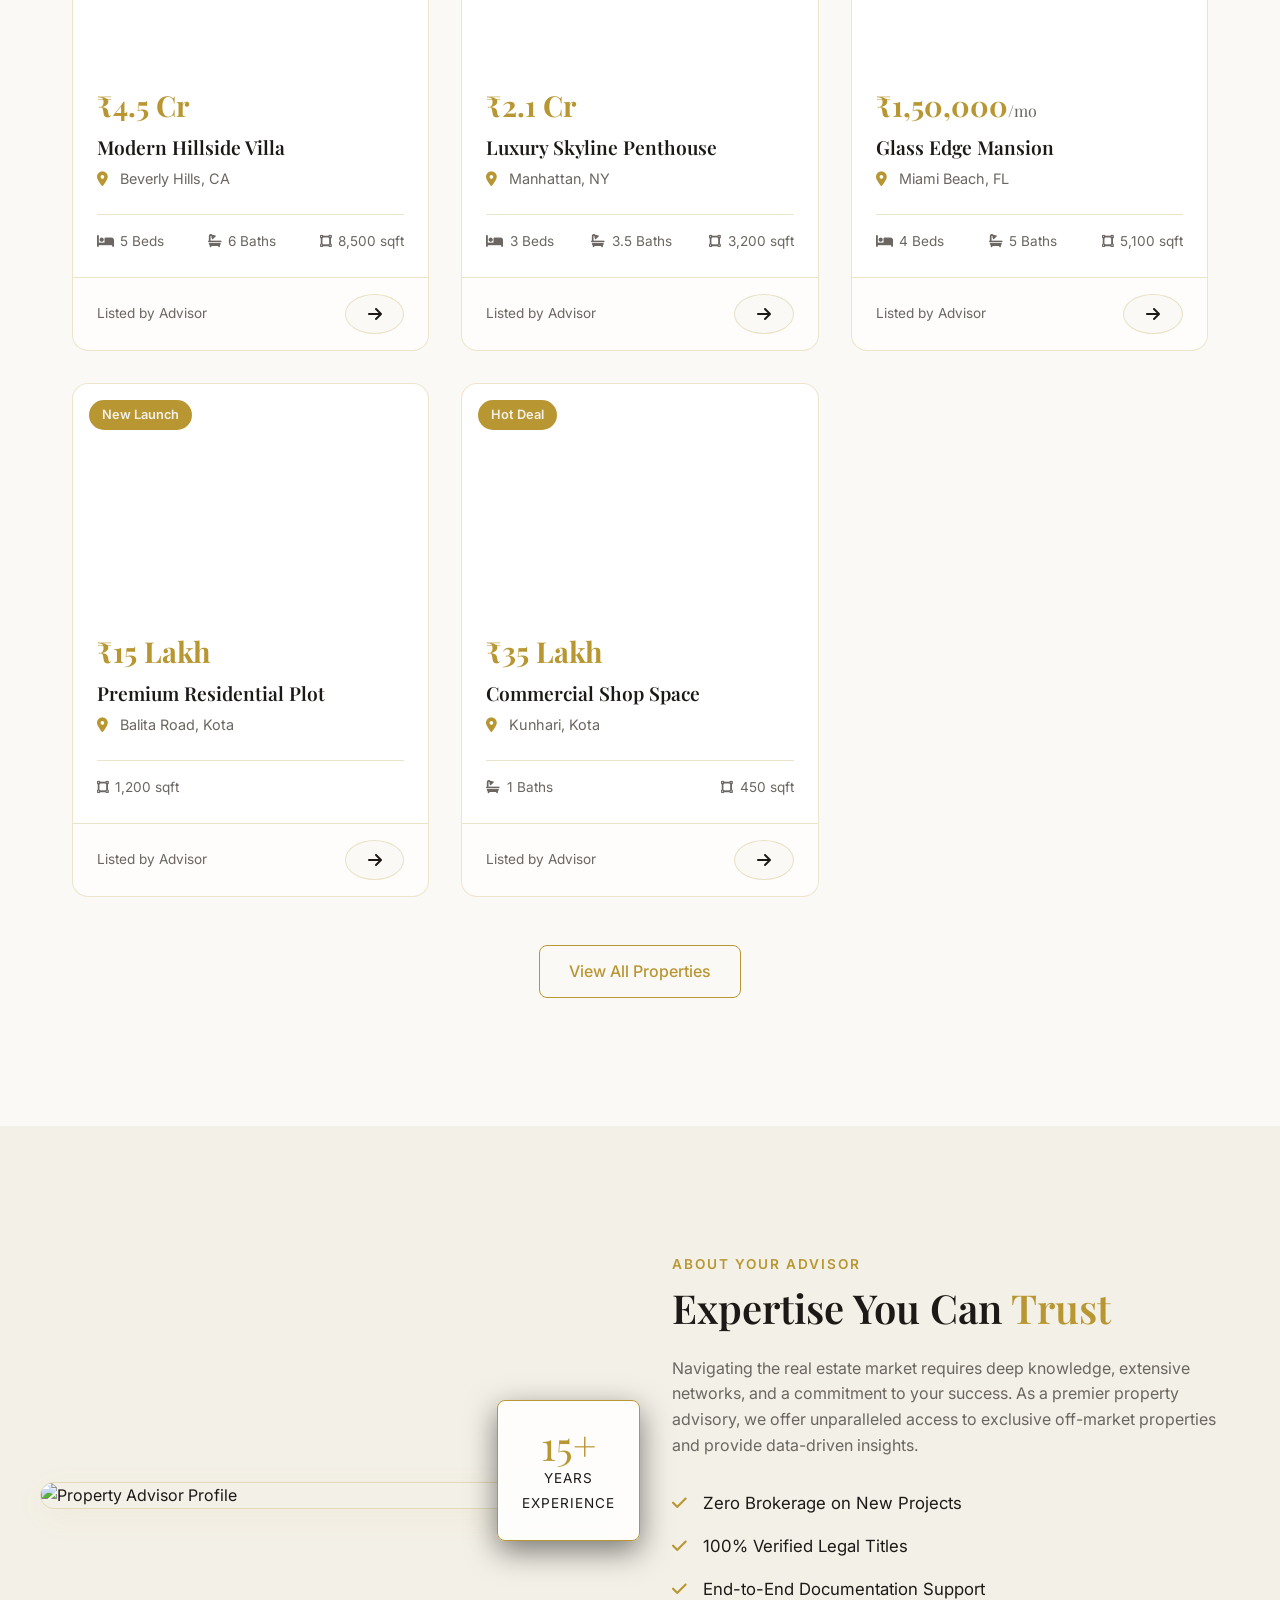
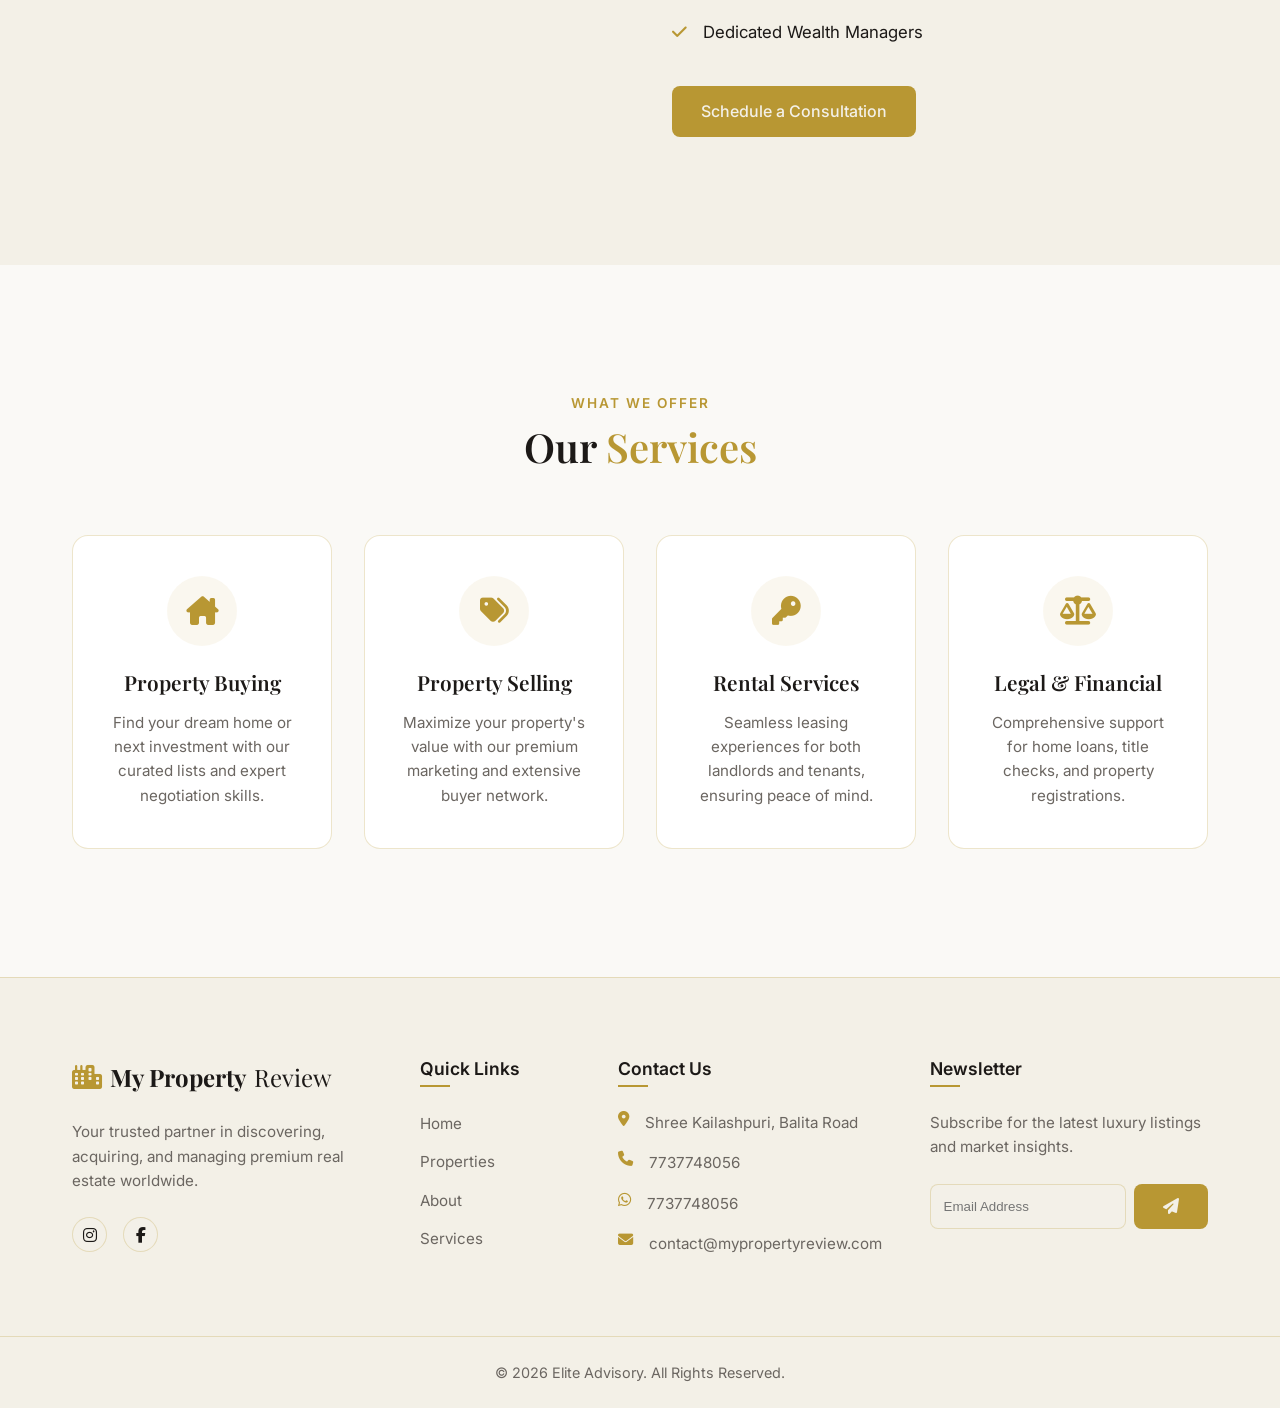
==== commit 170ab6eb: "Implement elegant client-side Sign In and Register Modal with stateful profile dropdown menu" ====
--- a/index.html
+++ b/index.html
@@ -26,6 +26,7 @@
                 <li><a href="#services">Services</a></li>
                 <li><a href="#about">About Us</a></li>
                 <li><a href="list-property.html" class="gold-text" style="font-weight: 600;"><i class="fa-solid fa-plus"></i> List Property</a></li>
+                <li id="auth-nav-item"><a href="#" id="open-signin-btn"><i class="fa-solid fa-user gold-text"></i> Sign In</a></li>
             </ul>
             <a href="#" class="btn btn-outline open-modal-btn">Contact Us</a>
             <div class="menu-toggle" id="mobile-menu">
@@ -318,6 +319,66 @@
         </div>
     </div>
 
+    <!-- Sign In Modal -->
+    <div id="signin-modal" class="modal">
+        <div class="modal-content signin-container">
+            <span class="close-signin-modal">&times;</span>
+            
+            <div class="signin-tabs">
+                <button class="signin-tab-btn active" id="tab-login-btn">Sign In</button>
+                <button class="signin-tab-btn" id="tab-register-btn">Register</button>
+            </div>
+            
+            <!-- Login Form -->
+            <form class="signin-form active" id="login-form">
+                <div class="section-header" style="margin-bottom: 1.5rem; text-align: center;">
+                    <h2 style="font-size: 1.8rem; margin-bottom: 0.5rem;">Welcome <span class="gold-text">Back</span></h2>
+                    <p style="font-size: 0.9rem;">Access your advisor dashboard and saved listings.</p>
+                </div>
+                <div style="display: flex; flex-direction: column; gap: 1rem;">
+                    <div class="form-group" style="display: flex; flex-direction: column; gap: 0.4rem; text-align: left;">
+                        <label for="login-email" style="font-size: 0.85rem; font-weight: 500; color: var(--text-main);">Email / Username</label>
+                        <input type="text" id="login-email" required placeholder="Enter username or 'admin'" style="padding: 0.8rem; border: 1px solid var(--glass-border); border-radius: var(--border-radius-sm); outline: none; background: var(--bg-dark);">
+                    </div>
+                    <div class="form-group" style="display: flex; flex-direction: column; gap: 0.4rem; text-align: left;">
+                        <label for="login-password" style="font-size: 0.85rem; font-weight: 500; color: var(--text-main);">Password</label>
+                        <input type="password" id="login-password" required placeholder="Password" style="padding: 0.8rem; border: 1px solid var(--glass-border); border-radius: var(--border-radius-sm); outline: none; background: var(--bg-dark);">
+                    </div>
+                    <button type="submit" class="btn btn-primary" style="width: 100%; justify-content: center; padding: 0.8rem; font-weight: 600; margin-top: 0.5rem;">Sign In <i class="fa-solid fa-arrow-right-to-bracket"></i></button>
+                </div>
+            </form>
+            
+            <!-- Register Form -->
+            <form class="signin-form" id="register-form" style="display: none;">
+                <div class="section-header" style="margin-bottom: 1.5rem; text-align: center;">
+                    <h2 style="font-size: 1.8rem; margin-bottom: 0.5rem;">Create <span class="gold-text">Account</span></h2>
+                    <p style="font-size: 0.9rem;">Join My Property Review to list properties.</p>
+                </div>
+                <div style="display: flex; flex-direction: column; gap: 1rem;">
+                    <div style="display: grid; grid-template-columns: 1fr 1fr; gap: 1rem;">
+                        <div class="form-group" style="display: flex; flex-direction: column; gap: 0.4rem; text-align: left;">
+                            <label for="reg-name" style="font-size: 0.85rem; font-weight: 500;">Full Name</label>
+                            <input type="text" id="reg-name" required placeholder="Your Name" style="padding: 0.8rem; border: 1px solid var(--glass-border); border-radius: var(--border-radius-sm); outline: none; background: var(--bg-dark);">
+                        </div>
+                        <div class="form-group" style="display: flex; flex-direction: column; gap: 0.4rem; text-align: left;">
+                            <label for="reg-phone" style="font-size: 0.85rem; font-weight: 500;">Phone</label>
+                            <input type="tel" id="reg-phone" required placeholder="Phone" style="padding: 0.8rem; border: 1px solid var(--glass-border); border-radius: var(--border-radius-sm); outline: none; background: var(--bg-dark);">
+                        </div>
+                    </div>
+                    <div class="form-group" style="display: flex; flex-direction: column; gap: 0.4rem; text-align: left;">
+                        <label for="reg-email" style="font-size: 0.85rem; font-weight: 500;">Email</label>
+                        <input type="email" id="reg-email" required placeholder="Email Address" style="padding: 0.8rem; border: 1px solid var(--glass-border); border-radius: var(--border-radius-sm); outline: none; background: var(--bg-dark);">
+                    </div>
+                    <div class="form-group" style="display: flex; flex-direction: column; gap: 0.4rem; text-align: left;">
+                        <label for="reg-password" style="font-size: 0.85rem; font-weight: 500;">Password</label>
+                        <input type="password" id="reg-password" required placeholder="Create Password" style="padding: 0.8rem; border: 1px solid var(--glass-border); border-radius: var(--border-radius-sm); outline: none; background: var(--bg-dark);">
+                    </div>
+                    <button type="submit" class="btn btn-primary" style="width: 100%; justify-content: center; padding: 0.8rem; font-weight: 600; margin-top: 0.5rem;">Create Account <i class="fa-solid fa-user-plus"></i></button>
+                </div>
+            </form>
+        </div>
+    </div>
+
     <script src="script.js"></script>
 </body>
 </html>
--- a/style.css
+++ b/style.css
@@ -1470,3 +1470,121 @@
     background: var(--accent-gold-hover);
     transform: scale(1.05);
 }
+
+/* =========================================
+   SIGN IN / REGISTER MODAL STYLING
+   ========================================= */
+.signin-container {
+    background: var(--bg-card);
+    border: 1px solid var(--glass-border);
+    border-radius: var(--border-radius-md);
+    box-shadow: var(--glass-shadow);
+    max-width: 440px;
+    width: 100%;
+    padding: 2.5rem;
+    position: relative;
+    transform: scale(0.9);
+    transition: transform 0.3s cubic-bezier(0.175, 0.885, 0.32, 1.275);
+    text-align: center;
+}
+
+.modal.show .signin-container {
+    transform: scale(1);
+}
+
+.close-signin-modal {
+    position: absolute;
+    top: 15px;
+    right: 20px;
+    font-size: 2rem;
+    font-weight: 300;
+    color: var(--text-muted);
+    cursor: pointer;
+    transition: var(--transition);
+}
+
+.close-signin-modal:hover {
+    color: var(--accent-gold);
+}
+
+.signin-tabs {
+    display: grid;
+    grid-template-columns: 1fr 1fr;
+    border-bottom: 2px solid var(--bg-darker);
+    margin-bottom: 2rem;
+}
+
+.signin-tab-btn {
+    background: none;
+    border: none;
+    padding: 0.8rem;
+    font-family: var(--font-body);
+    font-size: 1rem;
+    font-weight: 600;
+    color: var(--text-muted);
+    cursor: pointer;
+    position: relative;
+    transition: var(--transition);
+}
+
+.signin-tab-btn.active {
+    color: var(--accent-gold);
+}
+
+.signin-tab-btn.active::after {
+    content: '';
+    position: absolute;
+    bottom: -2px;
+    left: 0;
+    width: 100%;
+    height: 2px;
+    background-color: var(--accent-gold);
+}
+
+/* User Profile Navigation Dropdown */
+.user-profile-menu {
+    position: relative;
+    cursor: pointer;
+}
+
+.user-dropdown-list {
+    position: absolute;
+    top: 100%;
+    right: 0;
+    background: #ffffff;
+    border: 1px solid var(--glass-border);
+    border-radius: var(--border-radius-sm);
+    box-shadow: 0 10px 30px rgba(0,0,0,0.08);
+    min-width: 160px;
+    padding: 0.5rem 0;
+    margin-top: 0.8rem;
+    z-index: 1000;
+    display: none;
+    text-align: left;
+    list-style: none;
+    animation: fadeInDropdown 0.3s cubic-bezier(0.19, 1, 0.22, 1) forwards;
+}
+
+.user-dropdown-list.show {
+    display: block;
+}
+
+@keyframes fadeInDropdown {
+    from { opacity: 0; transform: translateY(10px); }
+    to { opacity: 1; transform: translateY(0); }
+}
+
+.user-dropdown-list li a {
+    padding: 0.6rem 1.2rem;
+    display: flex;
+    align-items: center;
+    gap: 8px;
+    font-size: 0.9rem;
+    color: var(--text-main) !important;
+    transition: var(--transition);
+}
+
+.user-dropdown-list li a:hover {
+    background: var(--bg-darker);
+    color: var(--accent-gold) !important;
+}
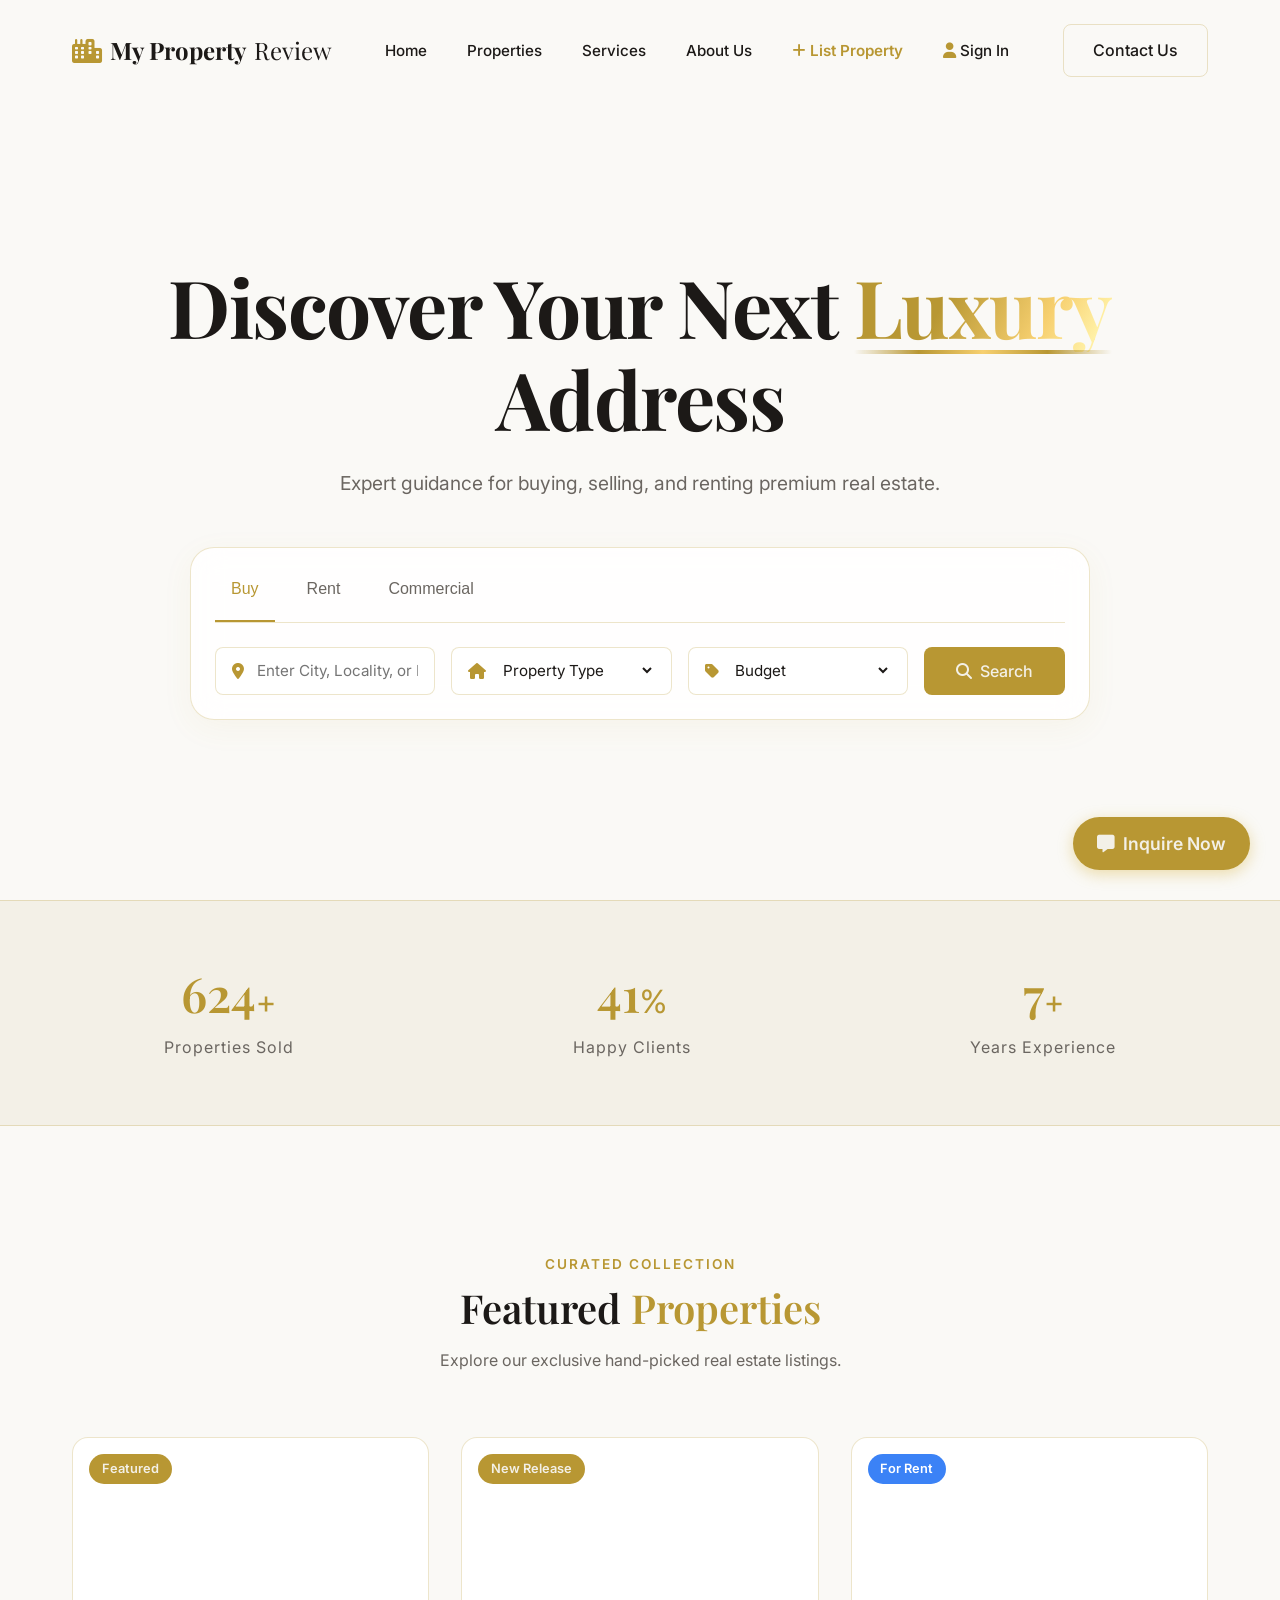
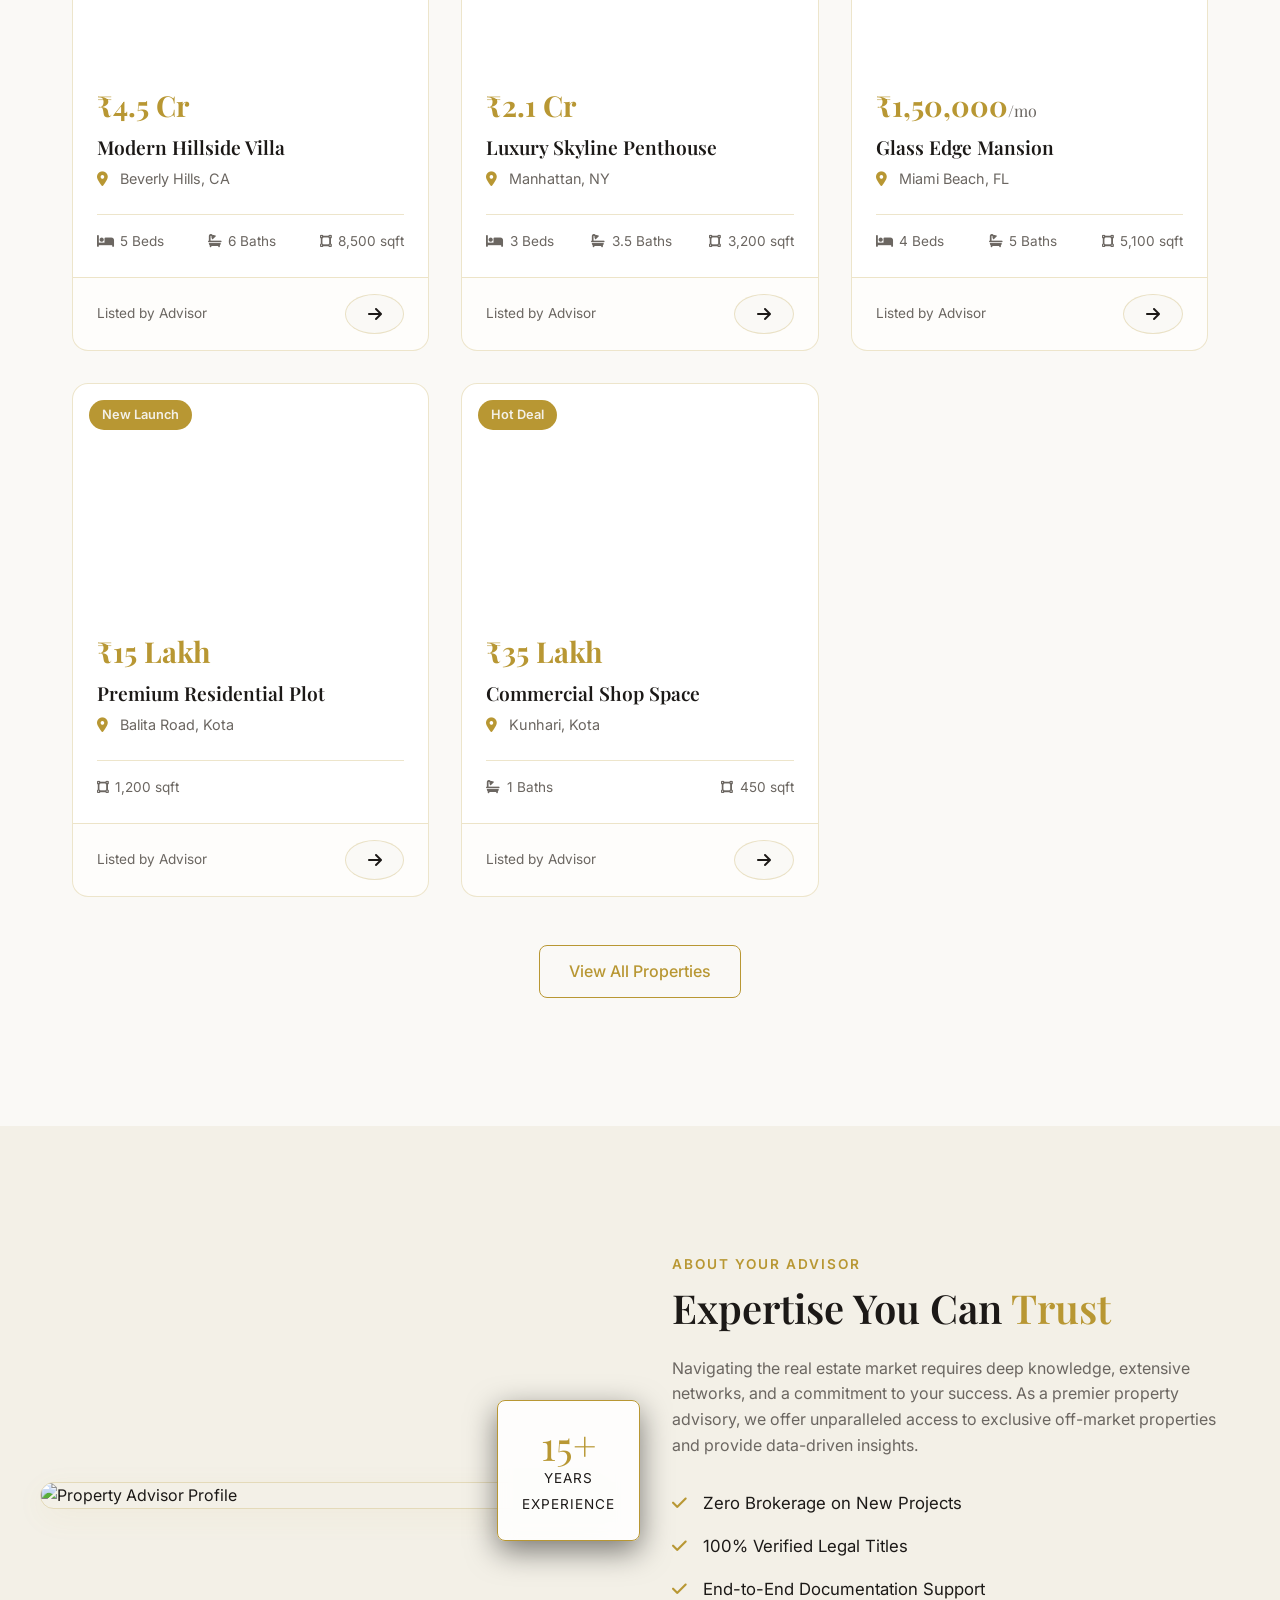
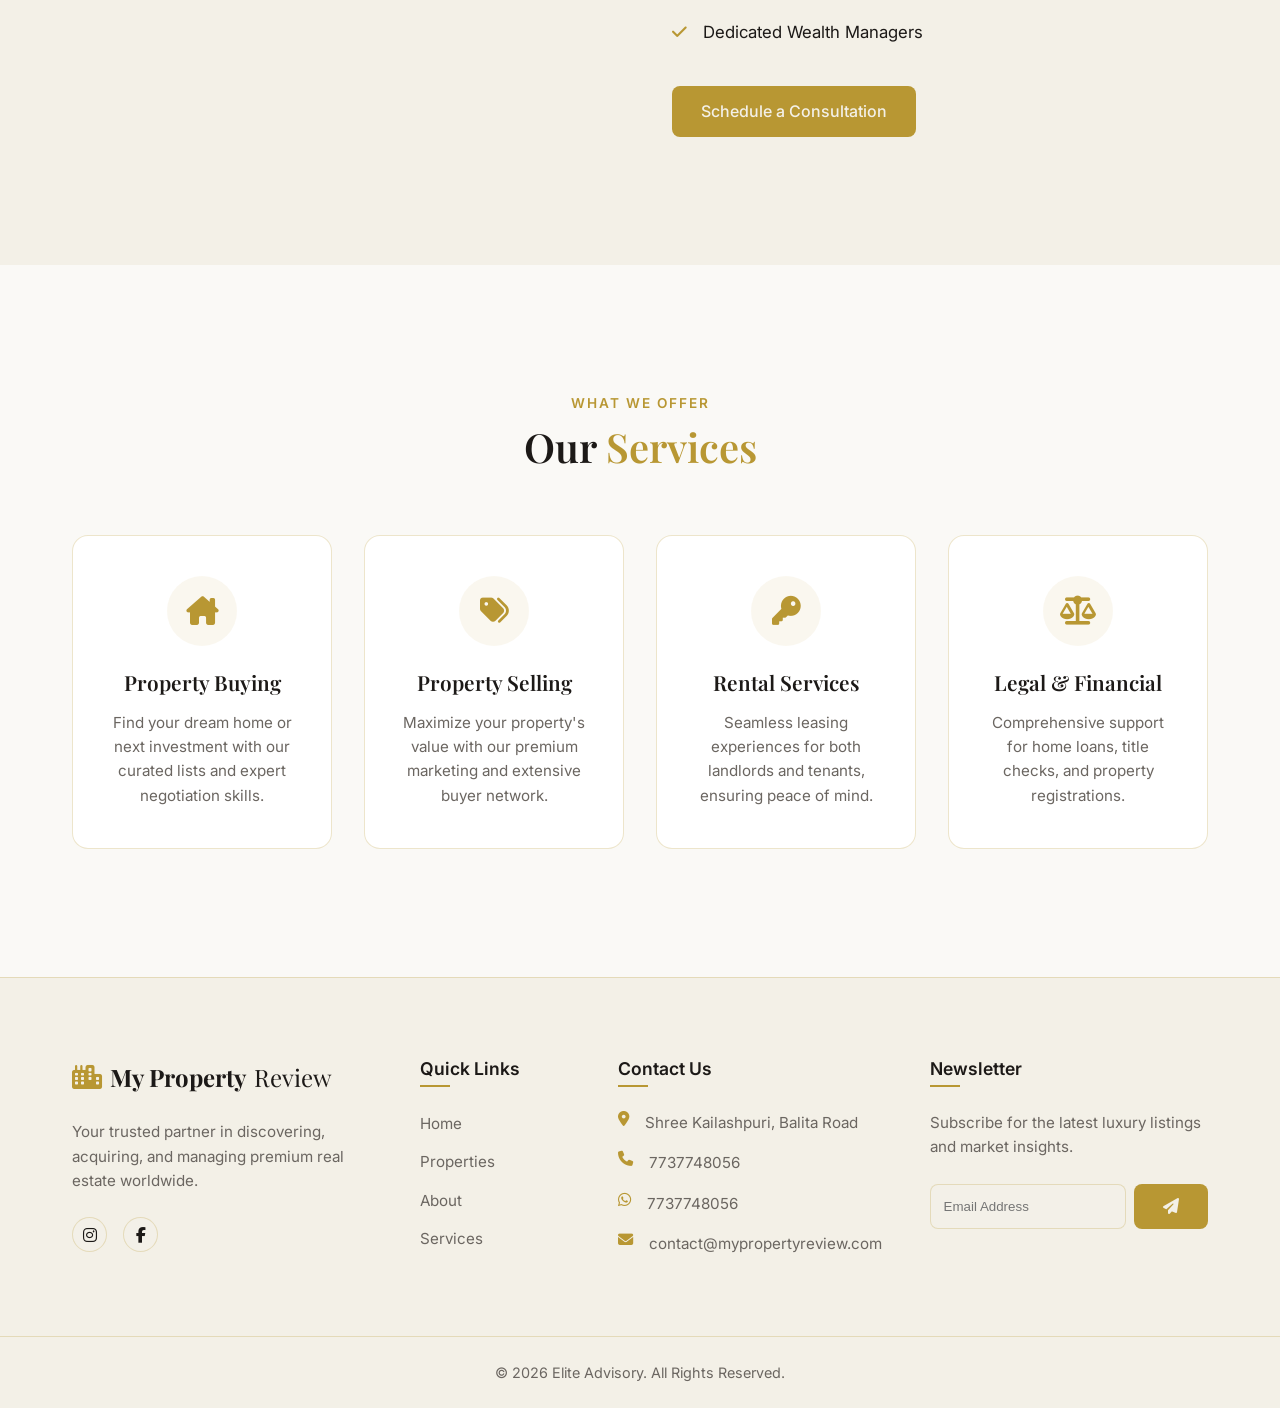
==== commit 3afb4373: "Add Continue with Google OAuth login and fix registration phone number grid spill" ====
--- a/index.html
+++ b/index.html
@@ -355,15 +355,13 @@
                     <p style="font-size: 0.9rem;">Join My Property Review to list properties.</p>
                 </div>
                 <div style="display: flex; flex-direction: column; gap: 1rem;">
-                    <div style="display: grid; grid-template-columns: 1fr 1fr; gap: 1rem;">
-                        <div class="form-group" style="display: flex; flex-direction: column; gap: 0.4rem; text-align: left;">
-                            <label for="reg-name" style="font-size: 0.85rem; font-weight: 500;">Full Name</label>
-                            <input type="text" id="reg-name" required placeholder="Your Name" style="padding: 0.8rem; border: 1px solid var(--glass-border); border-radius: var(--border-radius-sm); outline: none; background: var(--bg-dark);">
-                        </div>
-                        <div class="form-group" style="display: flex; flex-direction: column; gap: 0.4rem; text-align: left;">
-                            <label for="reg-phone" style="font-size: 0.85rem; font-weight: 500;">Phone</label>
-                            <input type="tel" id="reg-phone" required placeholder="Phone" style="padding: 0.8rem; border: 1px solid var(--glass-border); border-radius: var(--border-radius-sm); outline: none; background: var(--bg-dark);">
-                        </div>
+                    <div class="form-group" style="display: flex; flex-direction: column; gap: 0.4rem; text-align: left;">
+                        <label for="reg-name" style="font-size: 0.85rem; font-weight: 500;">Full Name</label>
+                        <input type="text" id="reg-name" required placeholder="Enter Your Full Name" style="padding: 0.8rem; border: 1px solid var(--glass-border); border-radius: var(--border-radius-sm); outline: none; background: var(--bg-dark);">
+                    </div>
+                    <div class="form-group" style="display: flex; flex-direction: column; gap: 0.4rem; text-align: left;">
+                        <label for="reg-phone" style="font-size: 0.85rem; font-weight: 500;">Phone Number</label>
+                        <input type="tel" id="reg-phone" required placeholder="Enter 10-Digit Phone" style="padding: 0.8rem; border: 1px solid var(--glass-border); border-radius: var(--border-radius-sm); outline: none; background: var(--bg-dark);">
                     </div>
                     <div class="form-group" style="display: flex; flex-direction: column; gap: 0.4rem; text-align: left;">
                         <label for="reg-email" style="font-size: 0.85rem; font-weight: 500;">Email</label>
@@ -376,6 +374,16 @@
                     <button type="submit" class="btn btn-primary" style="width: 100%; justify-content: center; padding: 0.8rem; font-weight: 600; margin-top: 0.5rem;">Create Account <i class="fa-solid fa-user-plus"></i></button>
                 </div>
             </form>
+
+            <!-- Shared Google Login Button -->
+            <div class="or-separator" style="margin: 1.5rem 0 1rem; display: flex; align-items: center; justify-content: center; gap: 10px; color: var(--text-muted); font-size: 0.85rem;">
+                <span style="flex-grow: 1; height: 1px; background: var(--bg-darker);"></span>
+                <span>or</span>
+                <span style="flex-grow: 1; height: 1px; background: var(--bg-darker);"></span>
+            </div>
+            <button type="button" class="btn btn-outline google-btn" id="google-login-btn" style="width: 100%; display: flex; align-items: center; justify-content: center; gap: 10px; padding: 0.8rem; border-color: var(--glass-border); color: var(--text-main); font-weight: 500; font-size: 0.95rem; border-radius: var(--border-radius-sm); background: #ffffff; cursor: pointer; transition: var(--transition);">
+                <i class="fa-brands fa-google" style="color: #4285F4; font-size: 1.15rem;"></i> Continue with Google
+            </button>
         </div>
     </div>
 
--- a/style.css
+++ b/style.css
@@ -1588,3 +1588,10 @@
     background: var(--bg-darker);
     color: var(--accent-gold) !important;
 }
+
+/* Continue with Google button styling */
+.google-btn:hover {
+    background: var(--bg-darker) !important;
+    border-color: var(--accent-gold) !important;
+    color: var(--accent-gold) !important;
+}
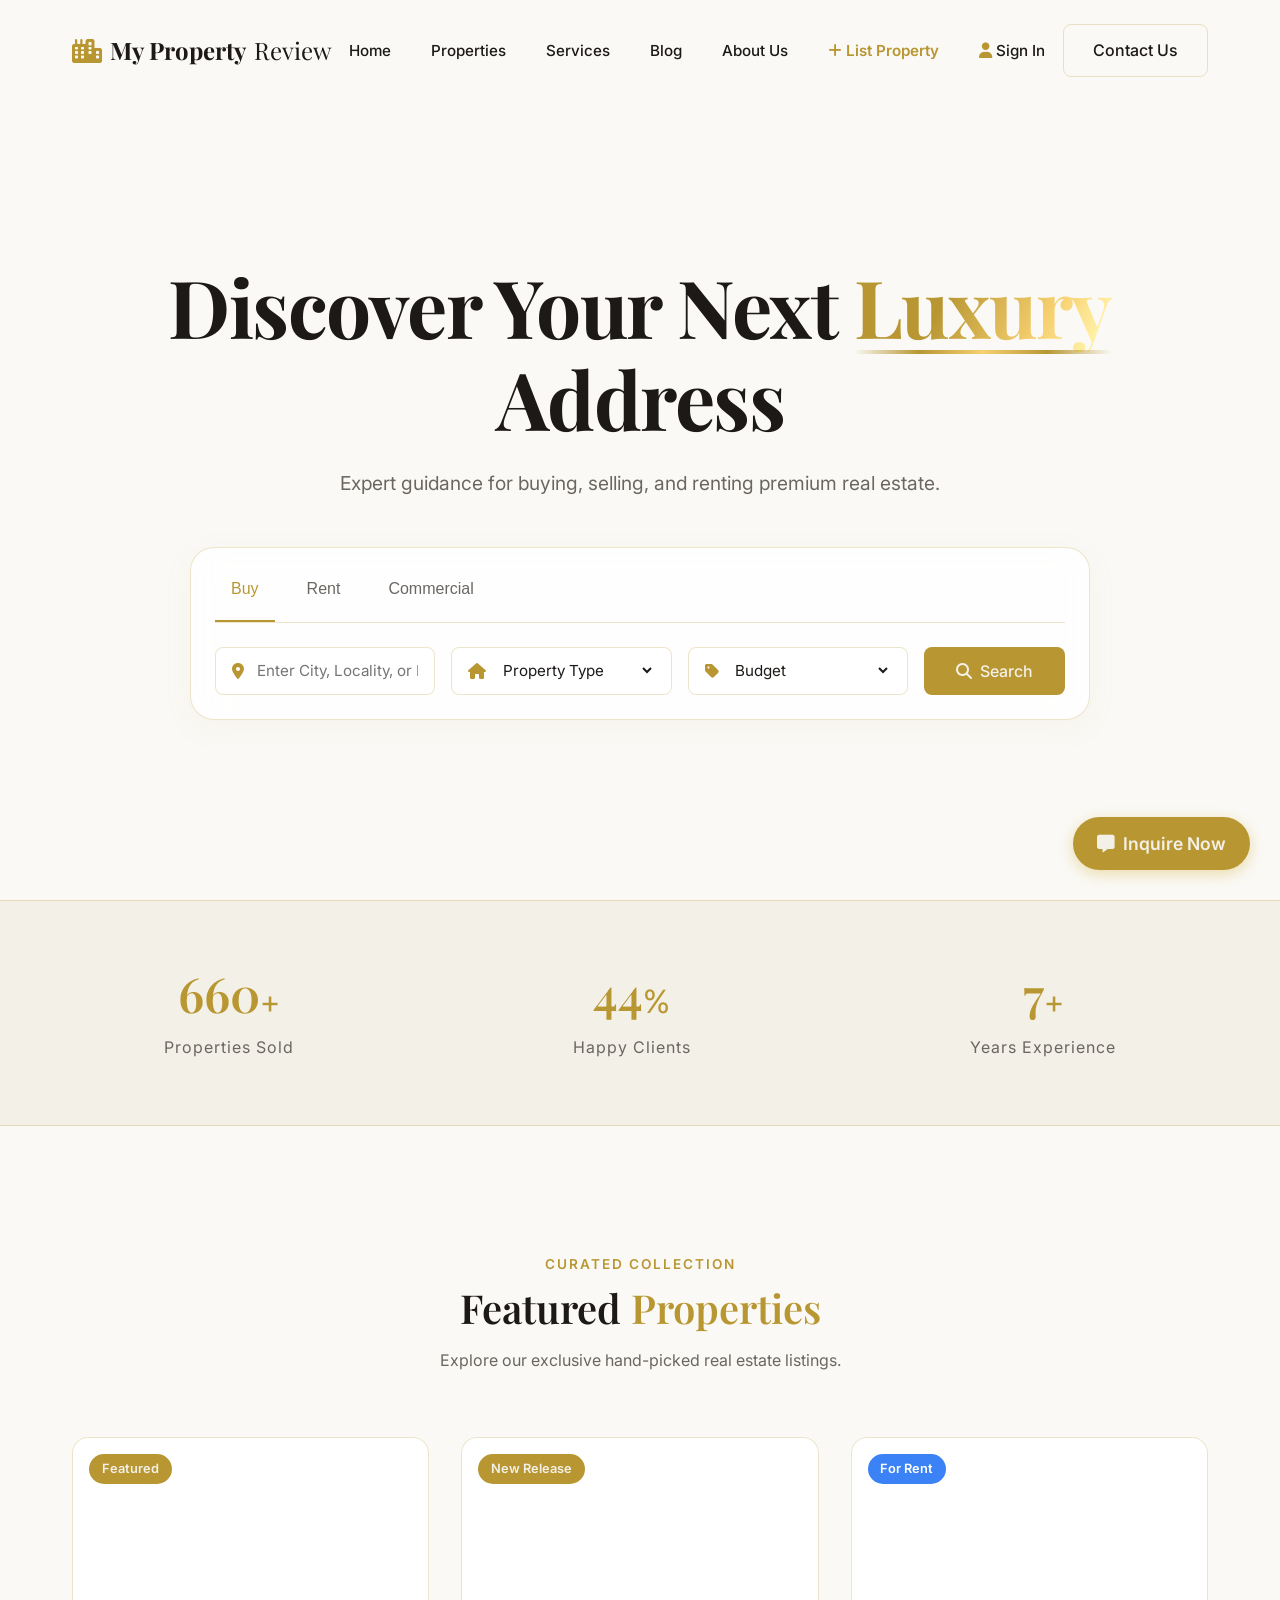
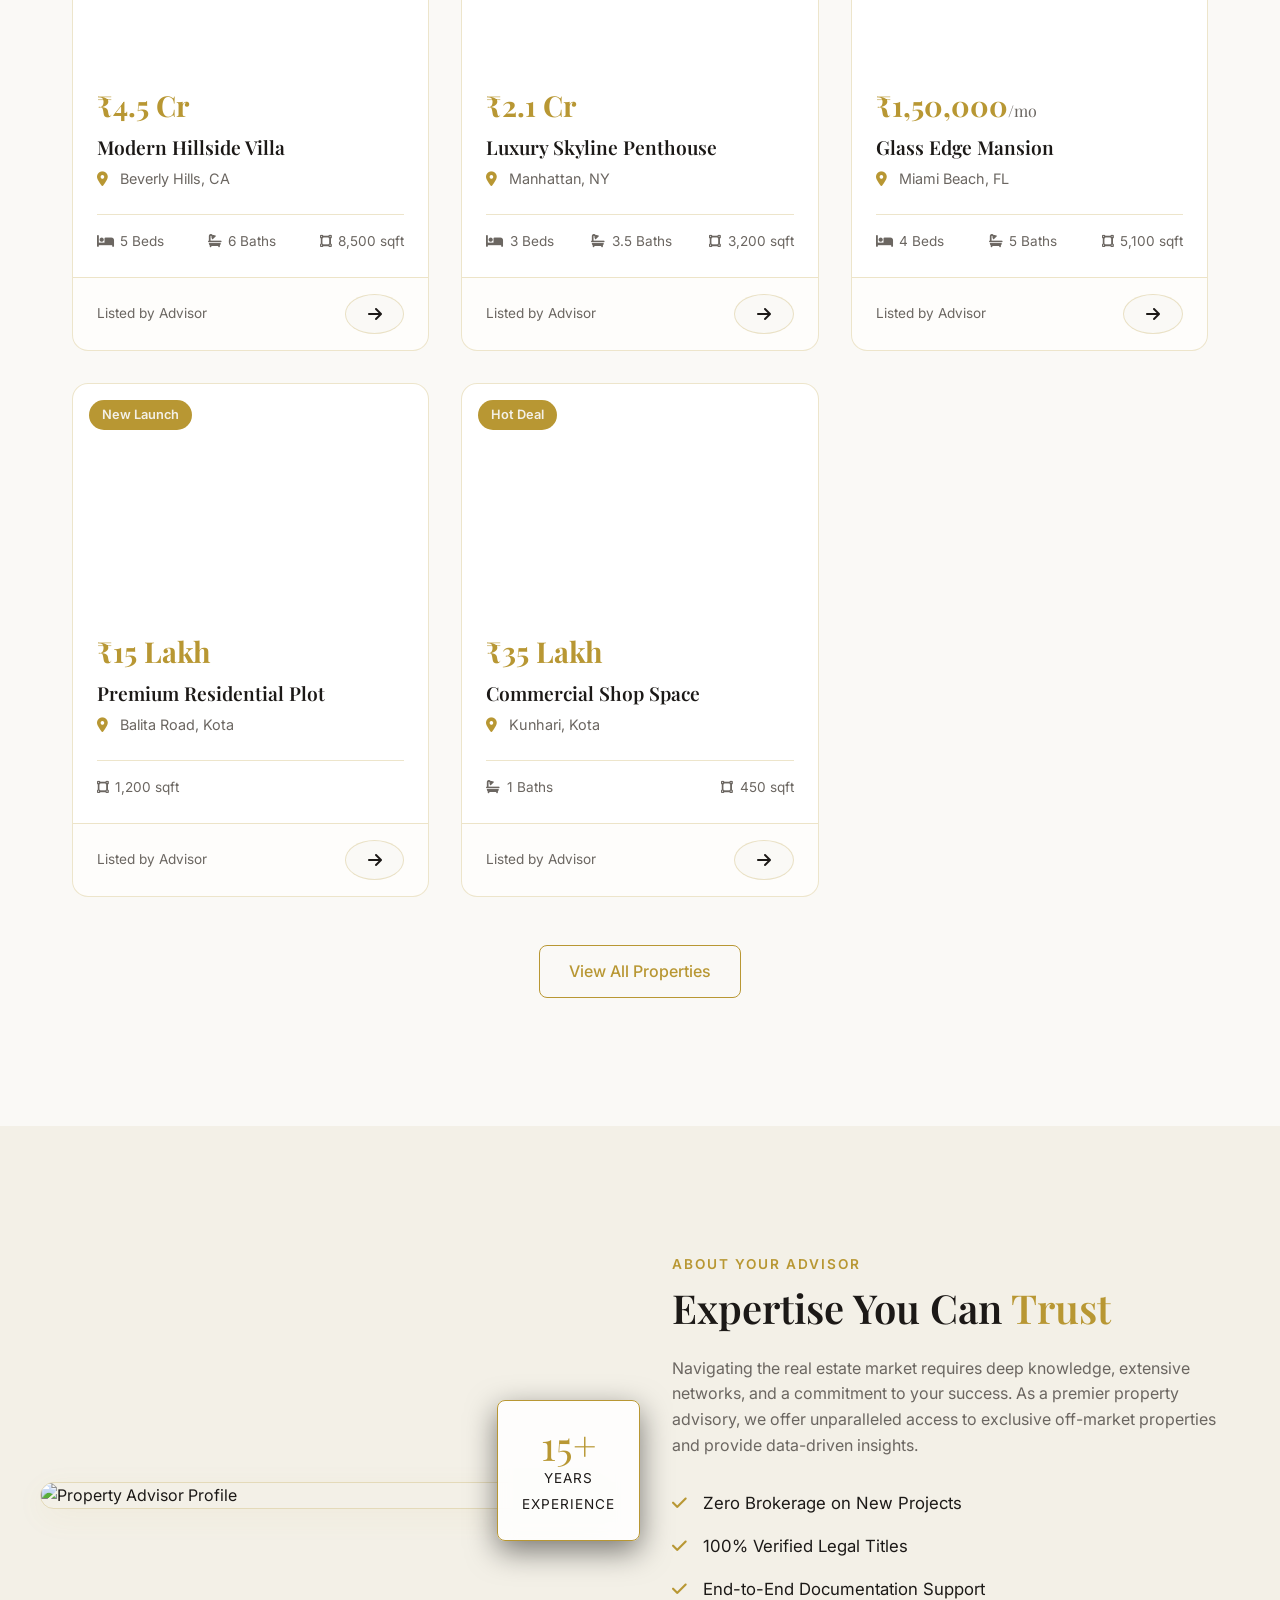
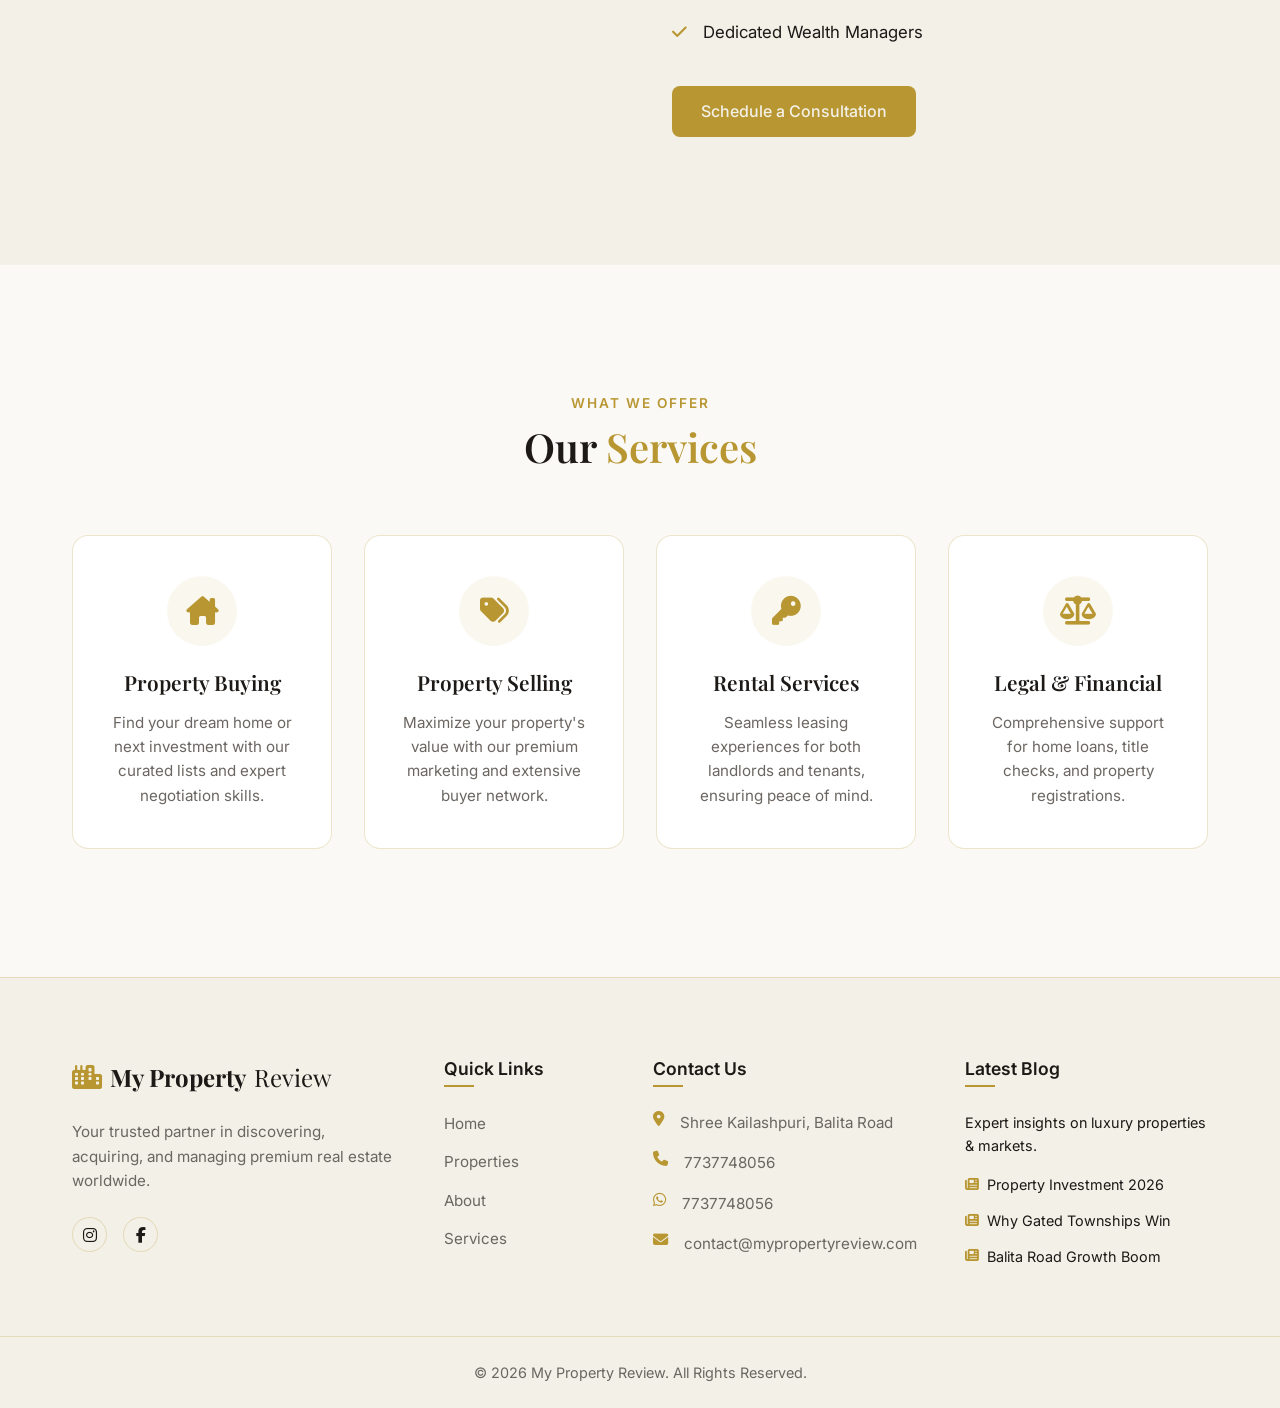
==== commit 5cd6f23c: "Replace all occurrences of Elite Advisory brand with My Property Review" ====
--- a/index.html
+++ b/index.html
@@ -24,6 +24,7 @@
                 <li><a href="#home">Home</a></li>
                 <li><a href="#properties">Properties</a></li>
                 <li><a href="#services">Services</a></li>
+                <li><a href="blog.html">Blog</a></li>
                 <li><a href="#about">About Us</a></li>
                 <li><a href="list-property.html" class="gold-text" style="font-weight: 600;"><i class="fa-solid fa-plus"></i> List Property</a></li>
                 <li id="auth-nav-item"><a href="#" id="open-signin-btn"><i class="fa-solid fa-user gold-text"></i> Sign In</a></li>
@@ -126,7 +127,7 @@
                     </div>
                 </div>
                 <div class="card-footer">
-                    <span class="agent">Listed by Elite Advisory</span>
+                    <span class="agent">Listed by My Property Review</span>
                     <button class="btn btn-icon"><i class="fa-solid fa-arrow-right"></i></button>
                 </div>
             </div>
@@ -147,7 +148,7 @@
                     </div>
                 </div>
                 <div class="card-footer">
-                    <span class="agent">Listed by Elite Advisory</span>
+                    <span class="agent">Listed by My Property Review</span>
                     <button class="btn btn-icon"><i class="fa-solid fa-arrow-right"></i></button>
                 </div>
             </div>
@@ -169,7 +170,7 @@
                     </div>
                 </div>
                 <div class="card-footer">
-                    <span class="agent">Listed by Elite Advisory</span>
+                    <span class="agent">Listed by My Property Review</span>
                     <button class="btn btn-icon"><i class="fa-solid fa-arrow-right"></i></button>
                 </div>
             </div>
@@ -264,17 +265,18 @@
                 <p><i class="fa-brands fa-whatsapp gold-text"></i> <a href="https://wa.me/917737748056" target="_blank" style="color: inherit; text-decoration: none;">7737748056</a></p>
                 <p><i class="fa-solid fa-envelope gold-text"></i> <a href="help.html" style="color: inherit; text-decoration: none;">contact@mypropertyreview.com</a></p>
             </div>
-            <div class="footer-newsletter">
-                <h3>Newsletter</h3>
-                <p>Subscribe for the latest luxury listings and market insights.</p>
-                <form class="newsletter-form">
-                    <input type="email" placeholder="Email Address" required>
-                    <button type="submit" class="btn btn-primary"><i class="fa-solid fa-paper-plane"></i></button>
-                </form>
+            <div class="footer-blog">
+                <h3>Latest Blog</h3>
+                <p style="margin-bottom: 1rem; font-size: 0.9rem;">Expert insights on luxury properties & markets.</p>
+                <ul style="list-style: none; padding: 0; display: flex; flex-direction: column; gap: 0.8rem; text-align: left;">
+                    <li><a href="blog.html#post1" style="color: var(--text-main); text-decoration: none; font-size: 0.9rem; transition: var(--transition); display: flex; align-items: center; gap: 8px;"><i class="fa-solid fa-newspaper gold-text" style="font-size: 0.85rem;"></i> Property Investment 2026</a></li>
+                    <li><a href="blog.html#post2" style="color: var(--text-main); text-decoration: none; font-size: 0.9rem; transition: var(--transition); display: flex; align-items: center; gap: 8px;"><i class="fa-solid fa-newspaper gold-text" style="font-size: 0.85rem;"></i> Why Gated Townships Win</a></li>
+                    <li><a href="blog.html#post3" style="color: var(--text-main); text-decoration: none; font-size: 0.9rem; transition: var(--transition); display: flex; align-items: center; gap: 8px;"><i class="fa-solid fa-newspaper gold-text" style="font-size: 0.85rem;"></i> Balita Road Growth Boom</a></li>
+                </ul>
             </div>
         </div>
         <div class="footer-bottom">
-            <p>&copy; 2026 Elite Advisory. All Rights Reserved.</p>
+            <p>&copy; 2026 My Property Review. All Rights Reserved.</p>
         </div>
     </footer>
 
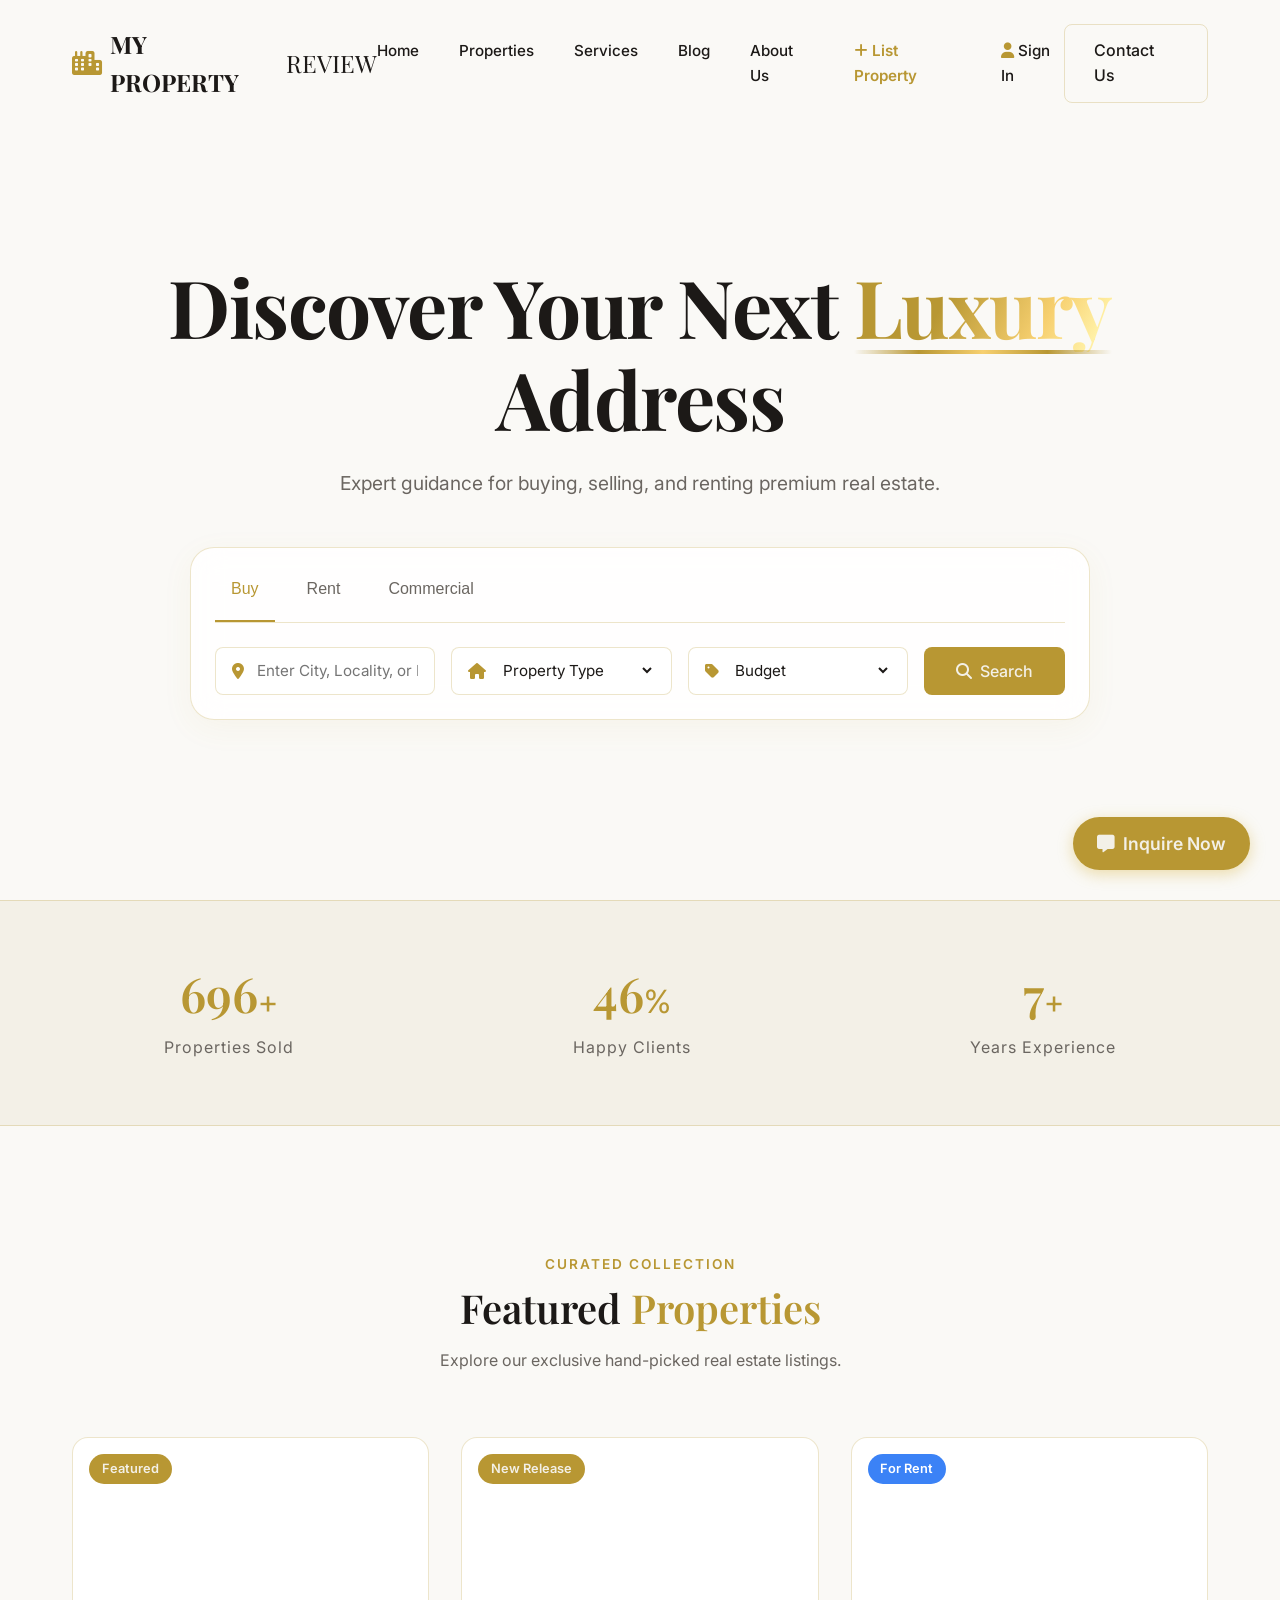
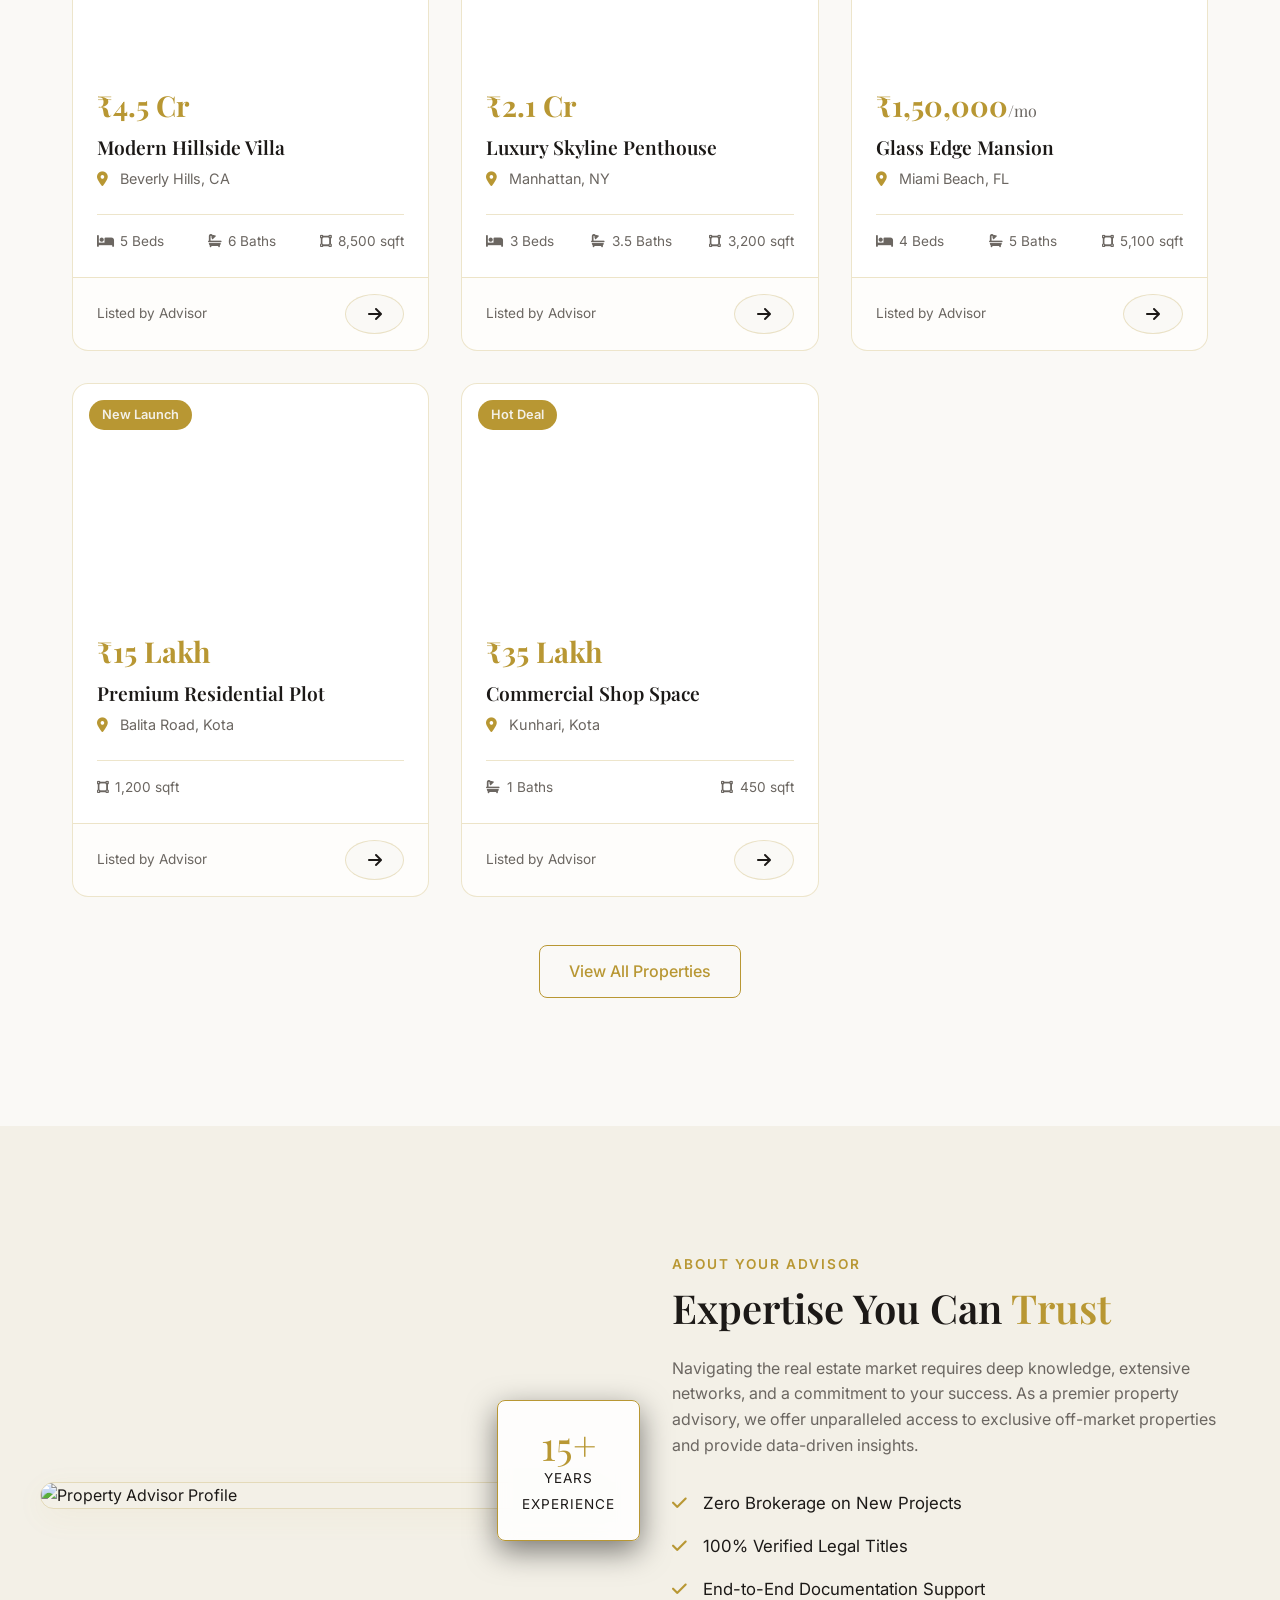
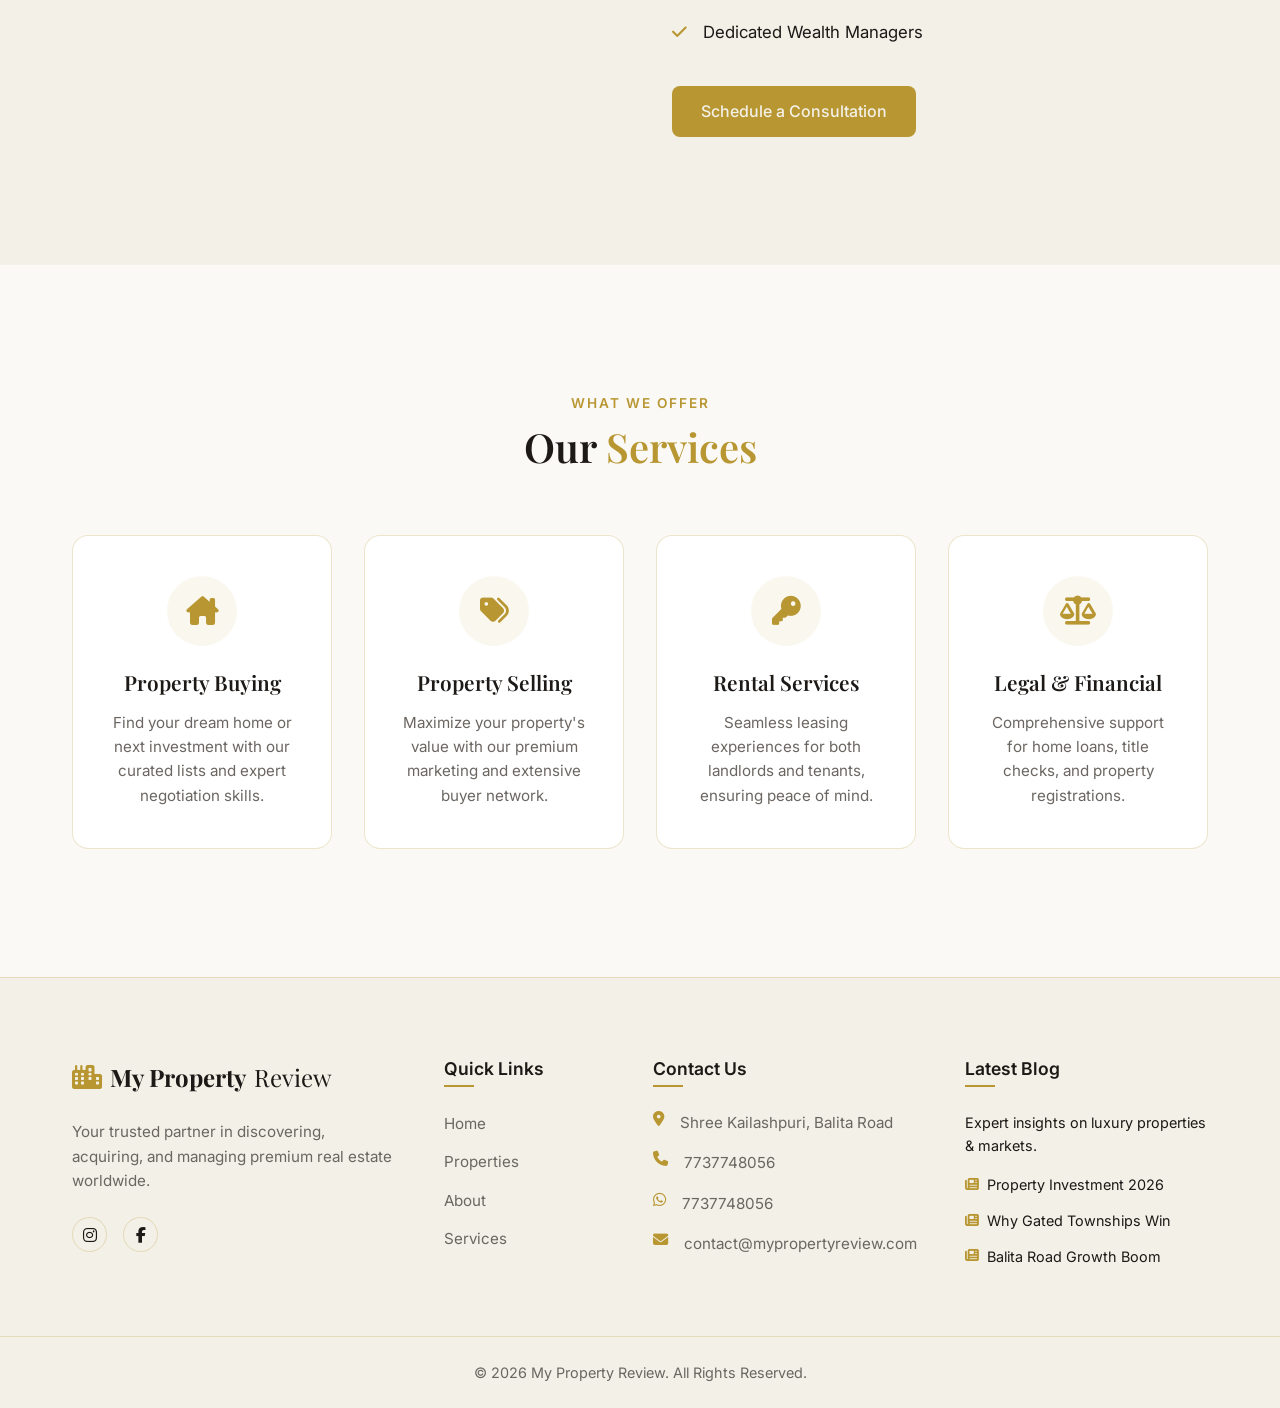
==== commit c294ad2f: "Update navbar brand logo to MY PROPERTY REVIEW across all pages" ====
--- a/index.html
+++ b/index.html
@@ -18,7 +18,7 @@
     <nav class="navbar" id="navbar">
         <div class="nav-container">
             <a href="#" class="logo">
-                <i class="fa-solid fa-city gold-text"></i> My Property <span class="light-text">Review</span>
+                <i class="fa-solid fa-city gold-text"></i> MY PROPERTY <span class="light-text">REVIEW</span>
             </a>
             <ul class="nav-links">
                 <li><a href="#home">Home</a></li>
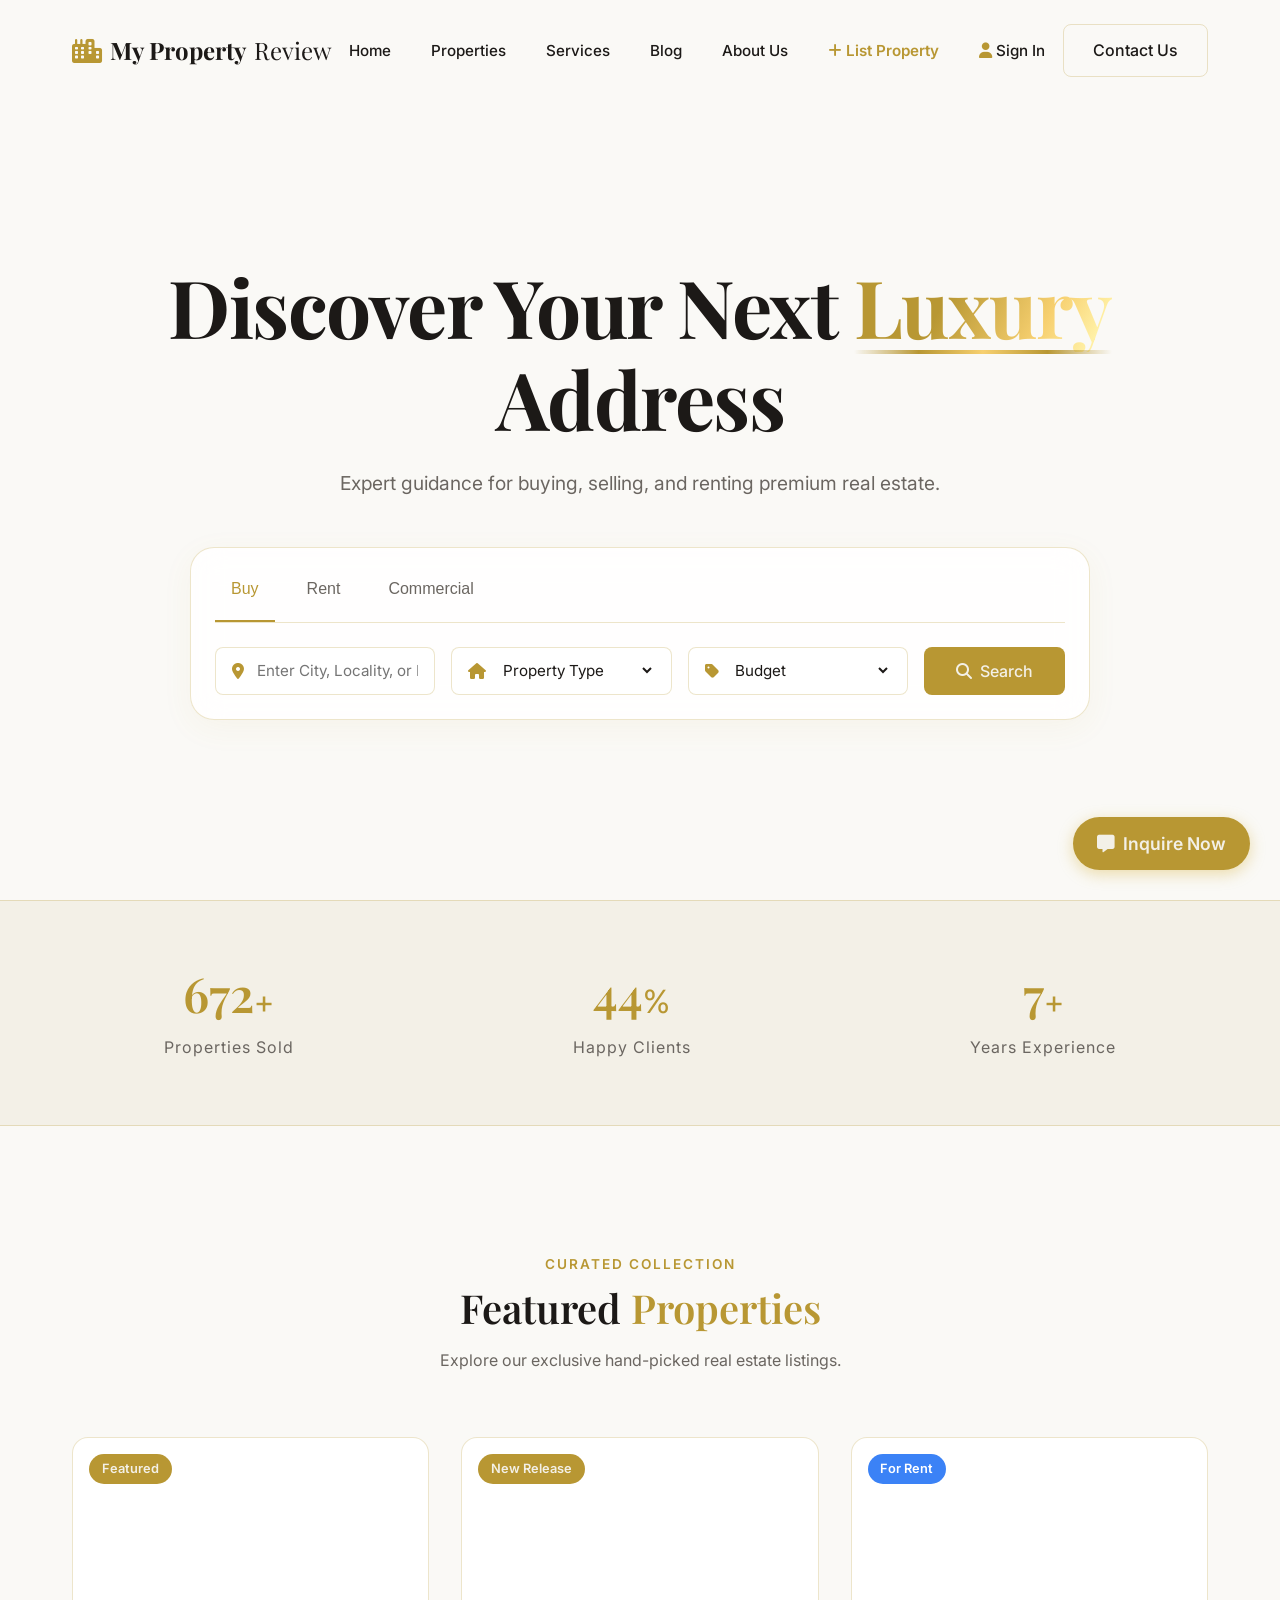
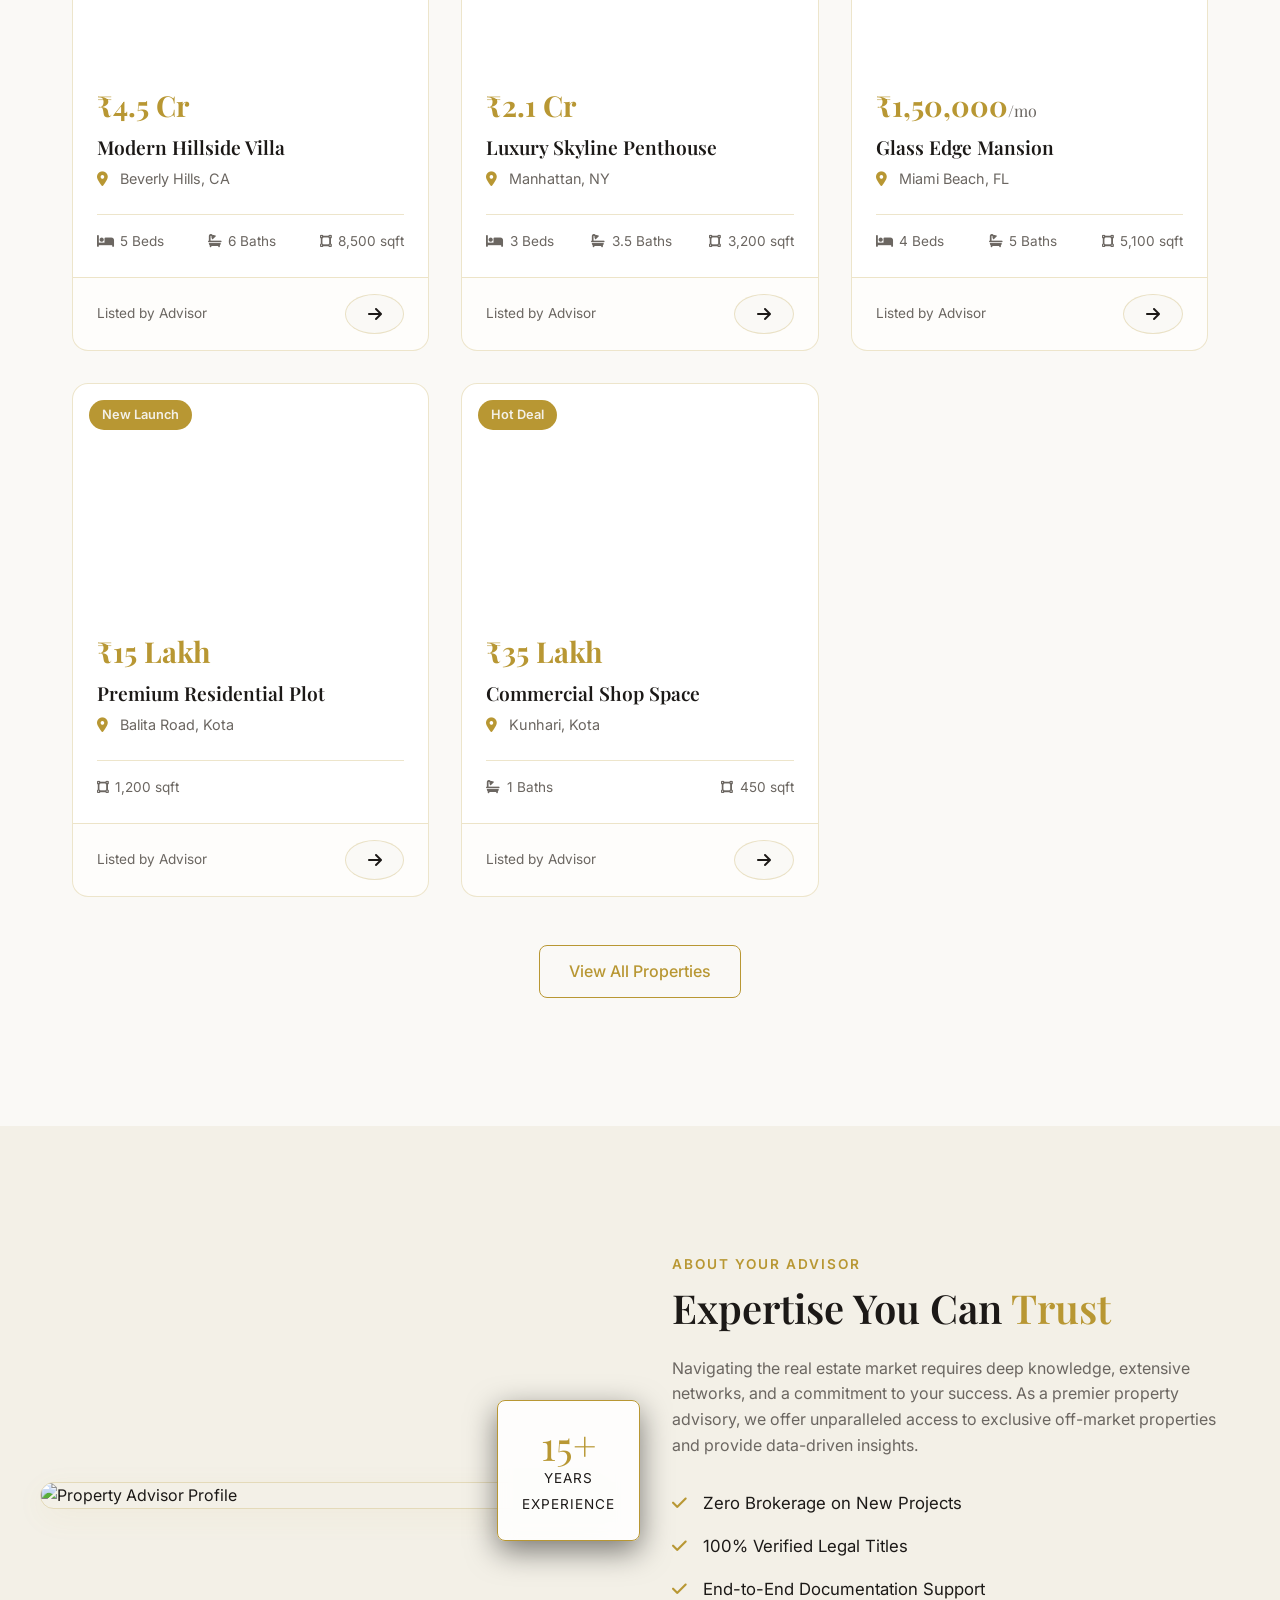
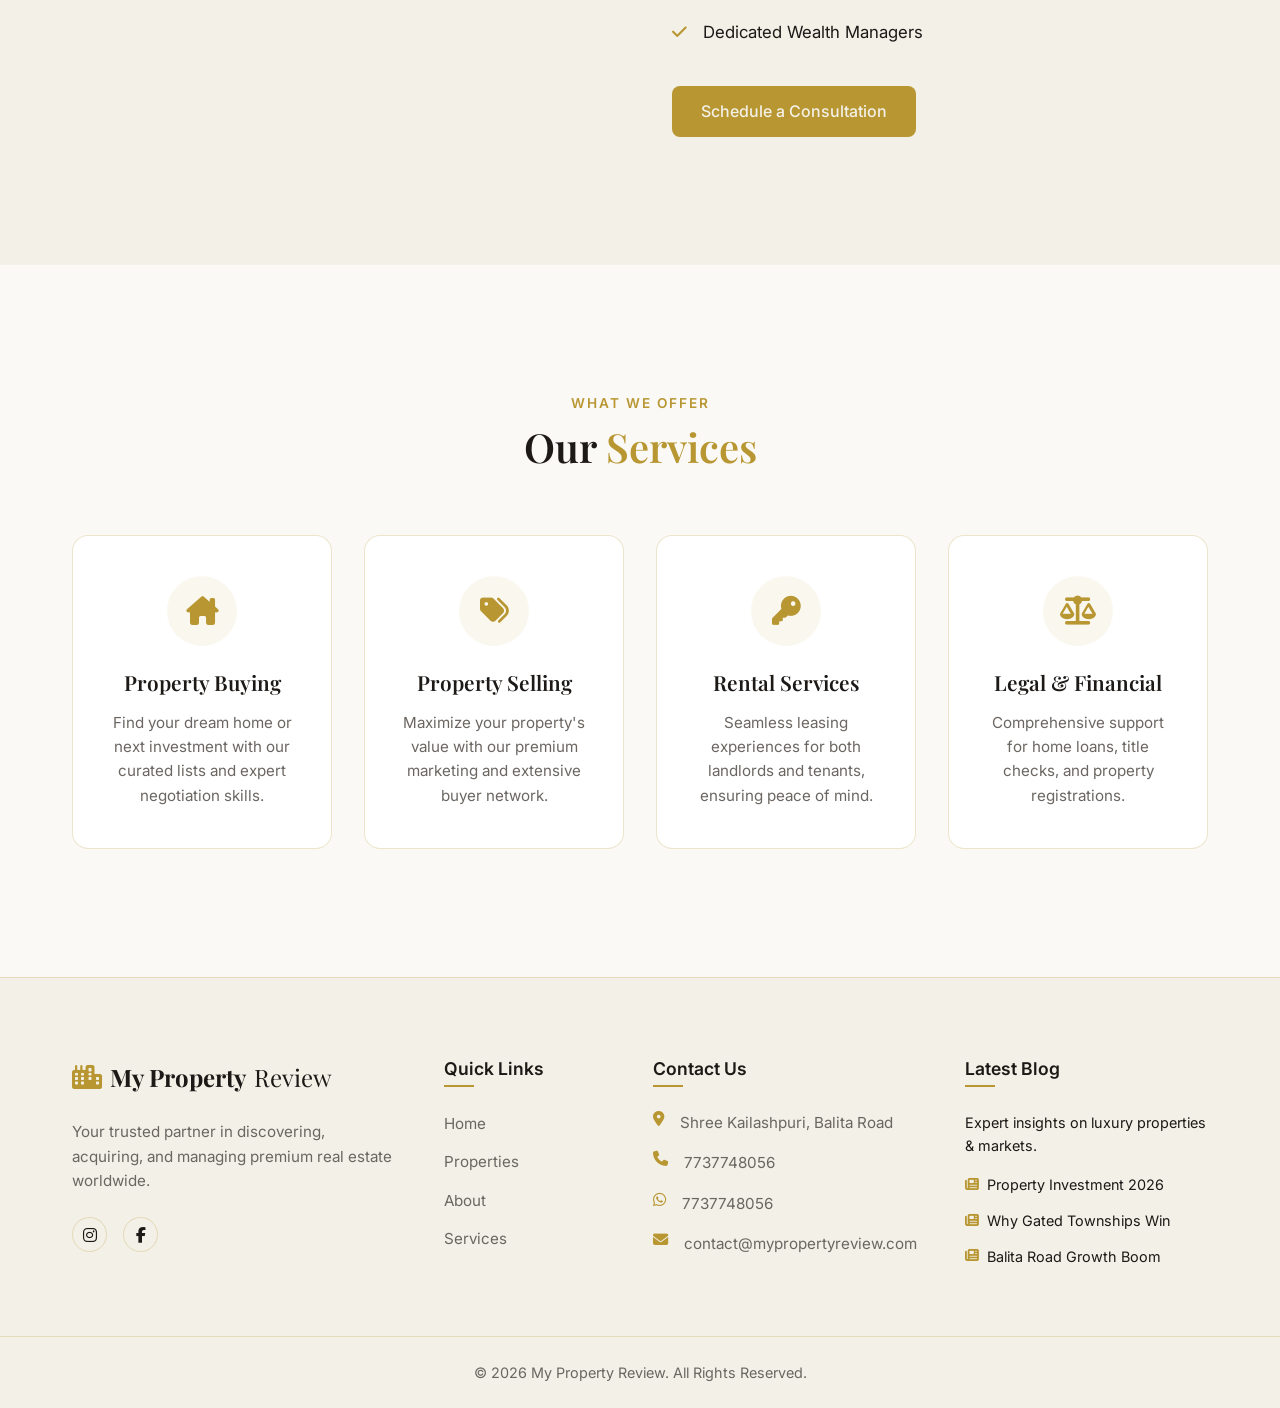
==== commit 8f121f1a: "Upgrade UX with custom luxury scrollbar, dynamic top scroll progress bar, and floating action button" ====
--- a/index.html
+++ b/index.html
@@ -14,11 +14,14 @@
     <link rel="stylesheet" href="https://cdnjs.cloudflare.com/ajax/libs/font-awesome/6.4.0/css/all.min.css">
 </head>
 <body>
+    <!-- Sleek Scroll Progress Indicator -->
+    <div id="scroll-progress"></div>
+
     <!-- Navigation -->
     <nav class="navbar" id="navbar">
         <div class="nav-container">
             <a href="#" class="logo">
-                <i class="fa-solid fa-city gold-text"></i> MY PROPERTY <span class="light-text">REVIEW</span>
+                <i class="fa-solid fa-city gold-text"></i> My Property <span class="light-text">Review</span>
             </a>
             <ul class="nav-links">
                 <li><a href="#home">Home</a></li>
--- a/style.css
+++ b/style.css
@@ -786,11 +786,24 @@
     align-items: center;
     gap: 0.5rem;
     transition: var(--transition);
+    animation: goldPulseBtn 2.5s infinite alternate ease-in-out;
 }
 
 .floating-action-btn:hover {
-    transform: translateY(-5px);
+    transform: translateY(-5px) scale(1.05);
     box-shadow: 0 8px 25px rgba(212, 175, 55, 0.6);
+    animation-play-state: paused;
+}
+
+@keyframes goldPulseBtn {
+    0% {
+        box-shadow: 0 4px 15px rgba(184, 151, 51, 0.4);
+        transform: translateY(0);
+    }
+    100% {
+        box-shadow: 0 8px 30px rgba(184, 151, 51, 0.75), 0 0 0 10px rgba(184, 151, 51, 0.15);
+        transform: translateY(-3px);
+    }
 }
 
 /* Modal Overlay */
@@ -1595,3 +1608,31 @@
     border-color: var(--accent-gold) !important;
     color: var(--accent-gold) !important;
 }
+
+/* Custom Scrollbar - Elegant Luxury Gold theme */
+::-webkit-scrollbar {
+    width: 10px;
+}
+::-webkit-scrollbar-track {
+    background: var(--bg-dark);
+}
+::-webkit-scrollbar-thumb {
+    background: linear-gradient(180deg, var(--glass-border), var(--accent-gold), var(--glass-border));
+    border-radius: 5px;
+}
+::-webkit-scrollbar-thumb:hover {
+    background: var(--accent-gold-hover);
+}
+
+/* Scroll Progress Bar at very top of screen */
+#scroll-progress {
+    position: fixed;
+    top: 0;
+    left: 0;
+    width: 0%;
+    height: 4px;
+    background: linear-gradient(90deg, var(--accent-gold), #f7d070, var(--accent-gold));
+    z-index: 10001; /* Must sit higher than fixed navbar */
+    transition: width 0.1s ease-out;
+    box-shadow: 0 0 10px rgba(184, 151, 51, 0.5);
+}
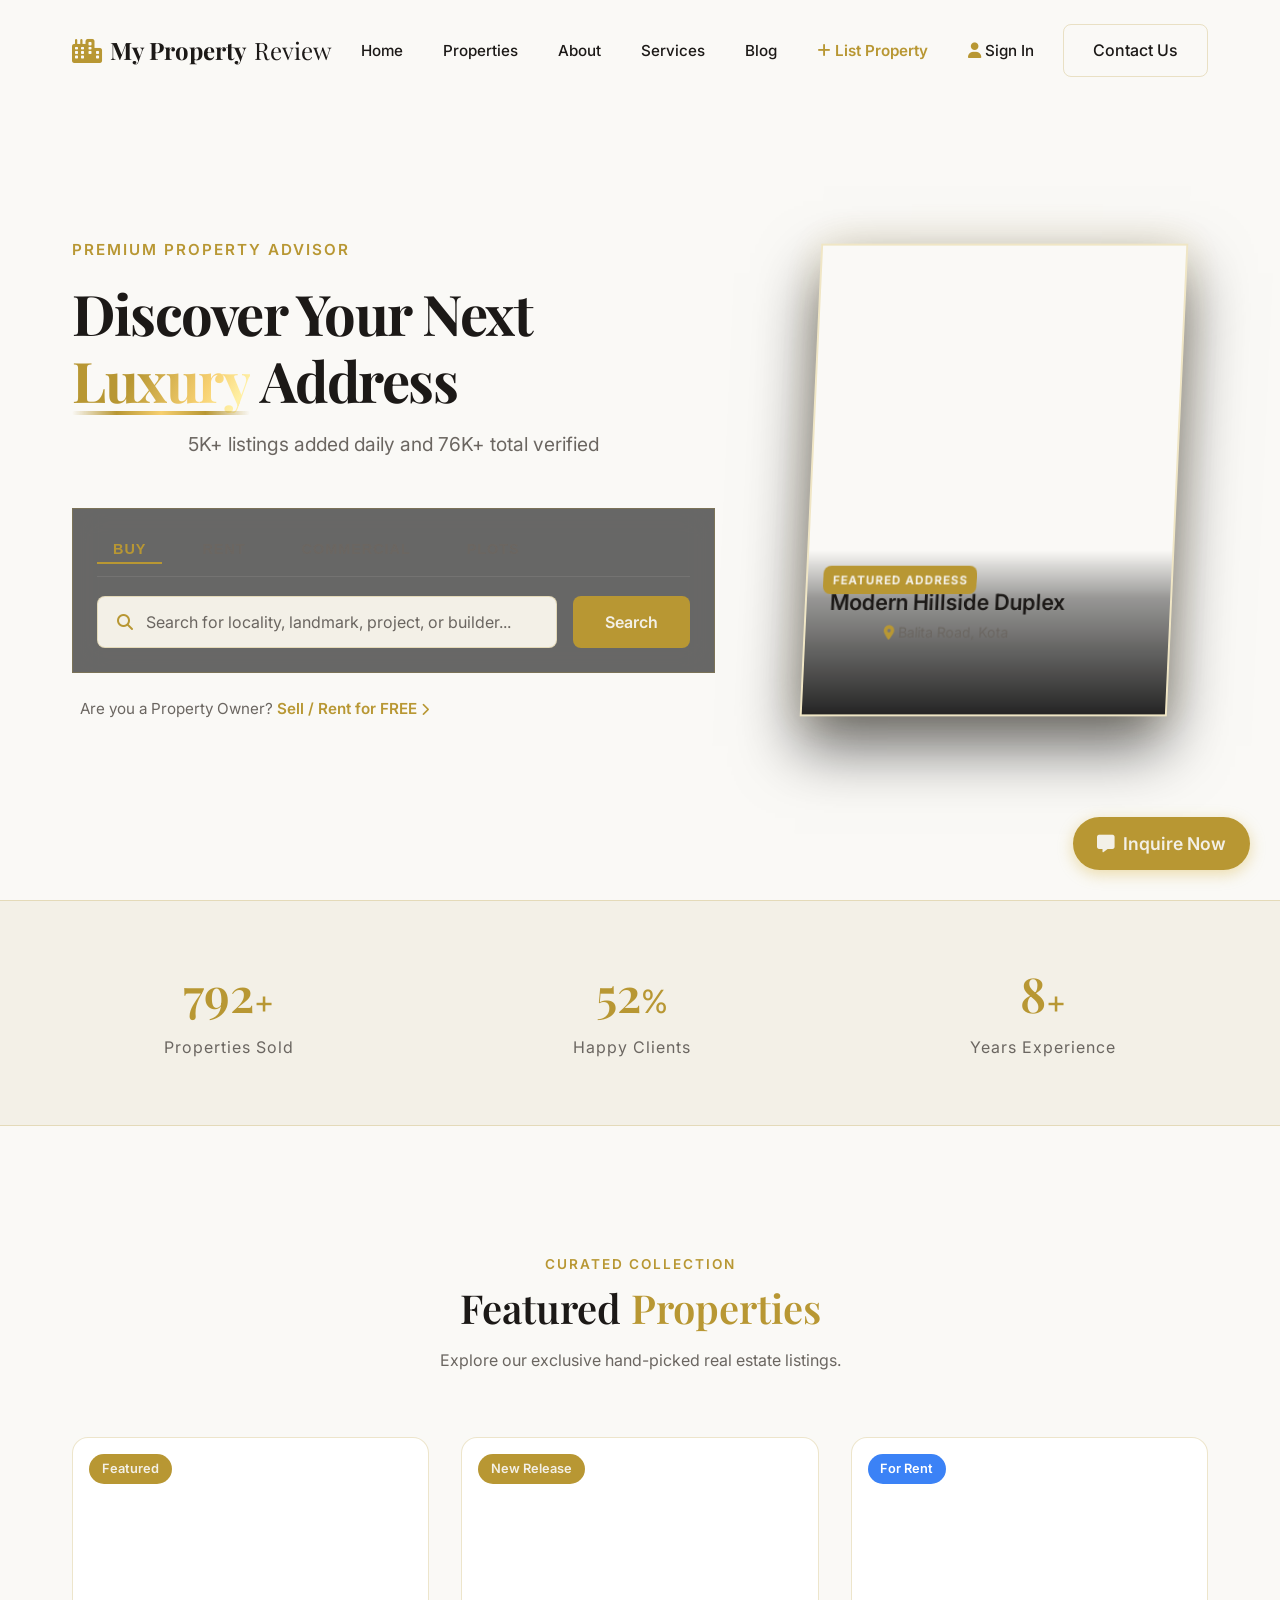
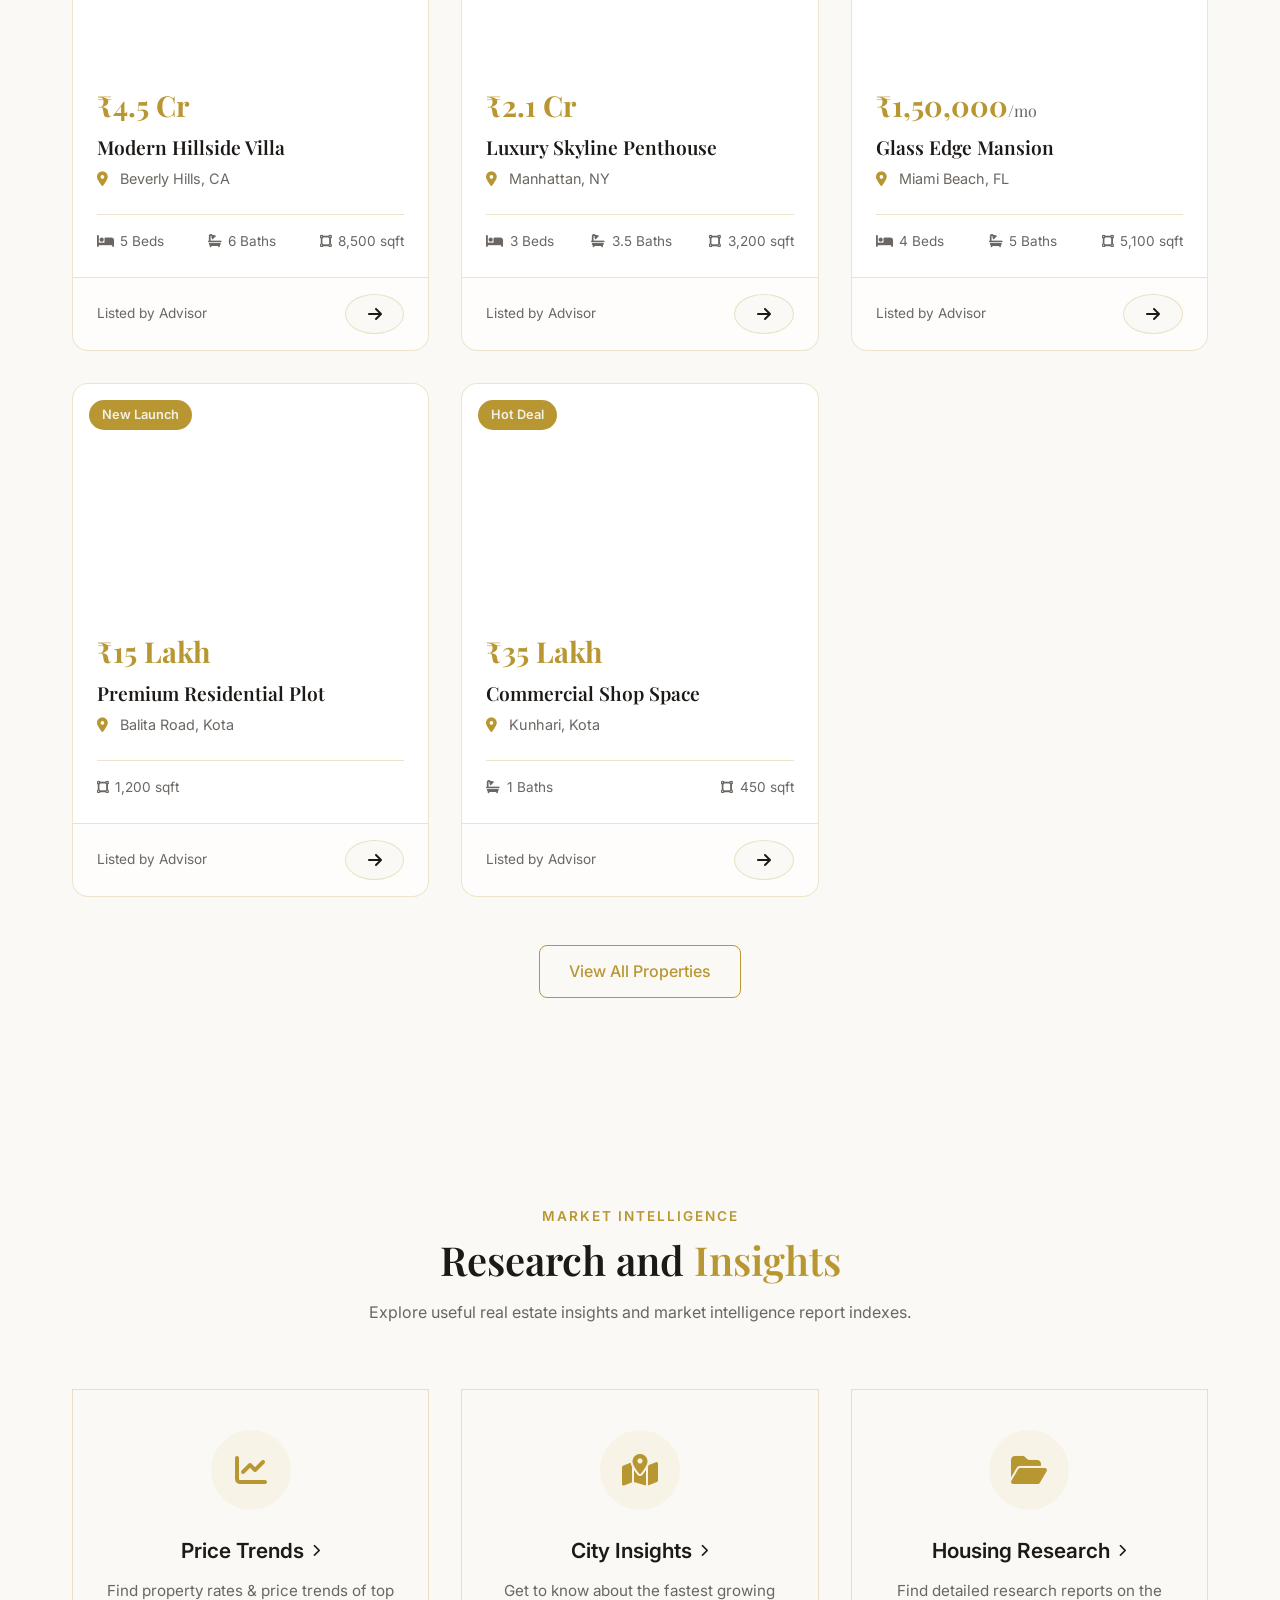
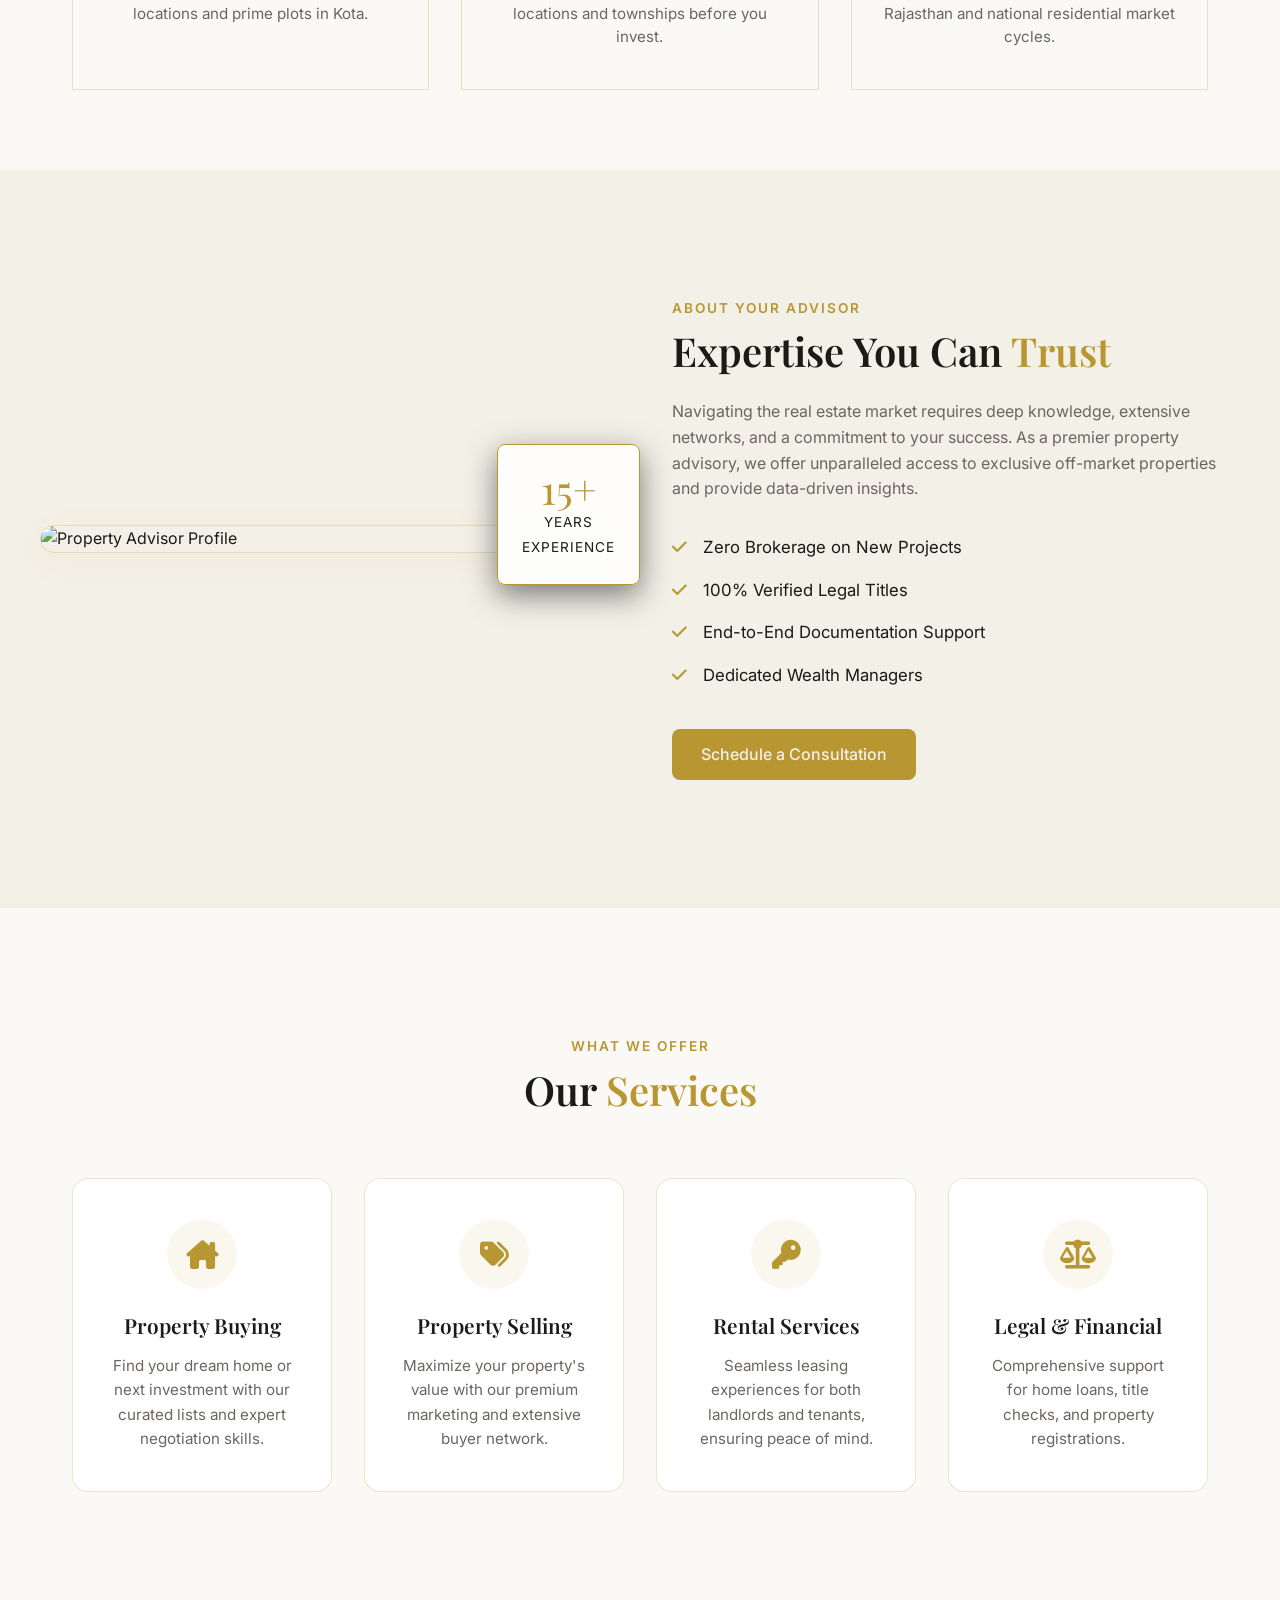
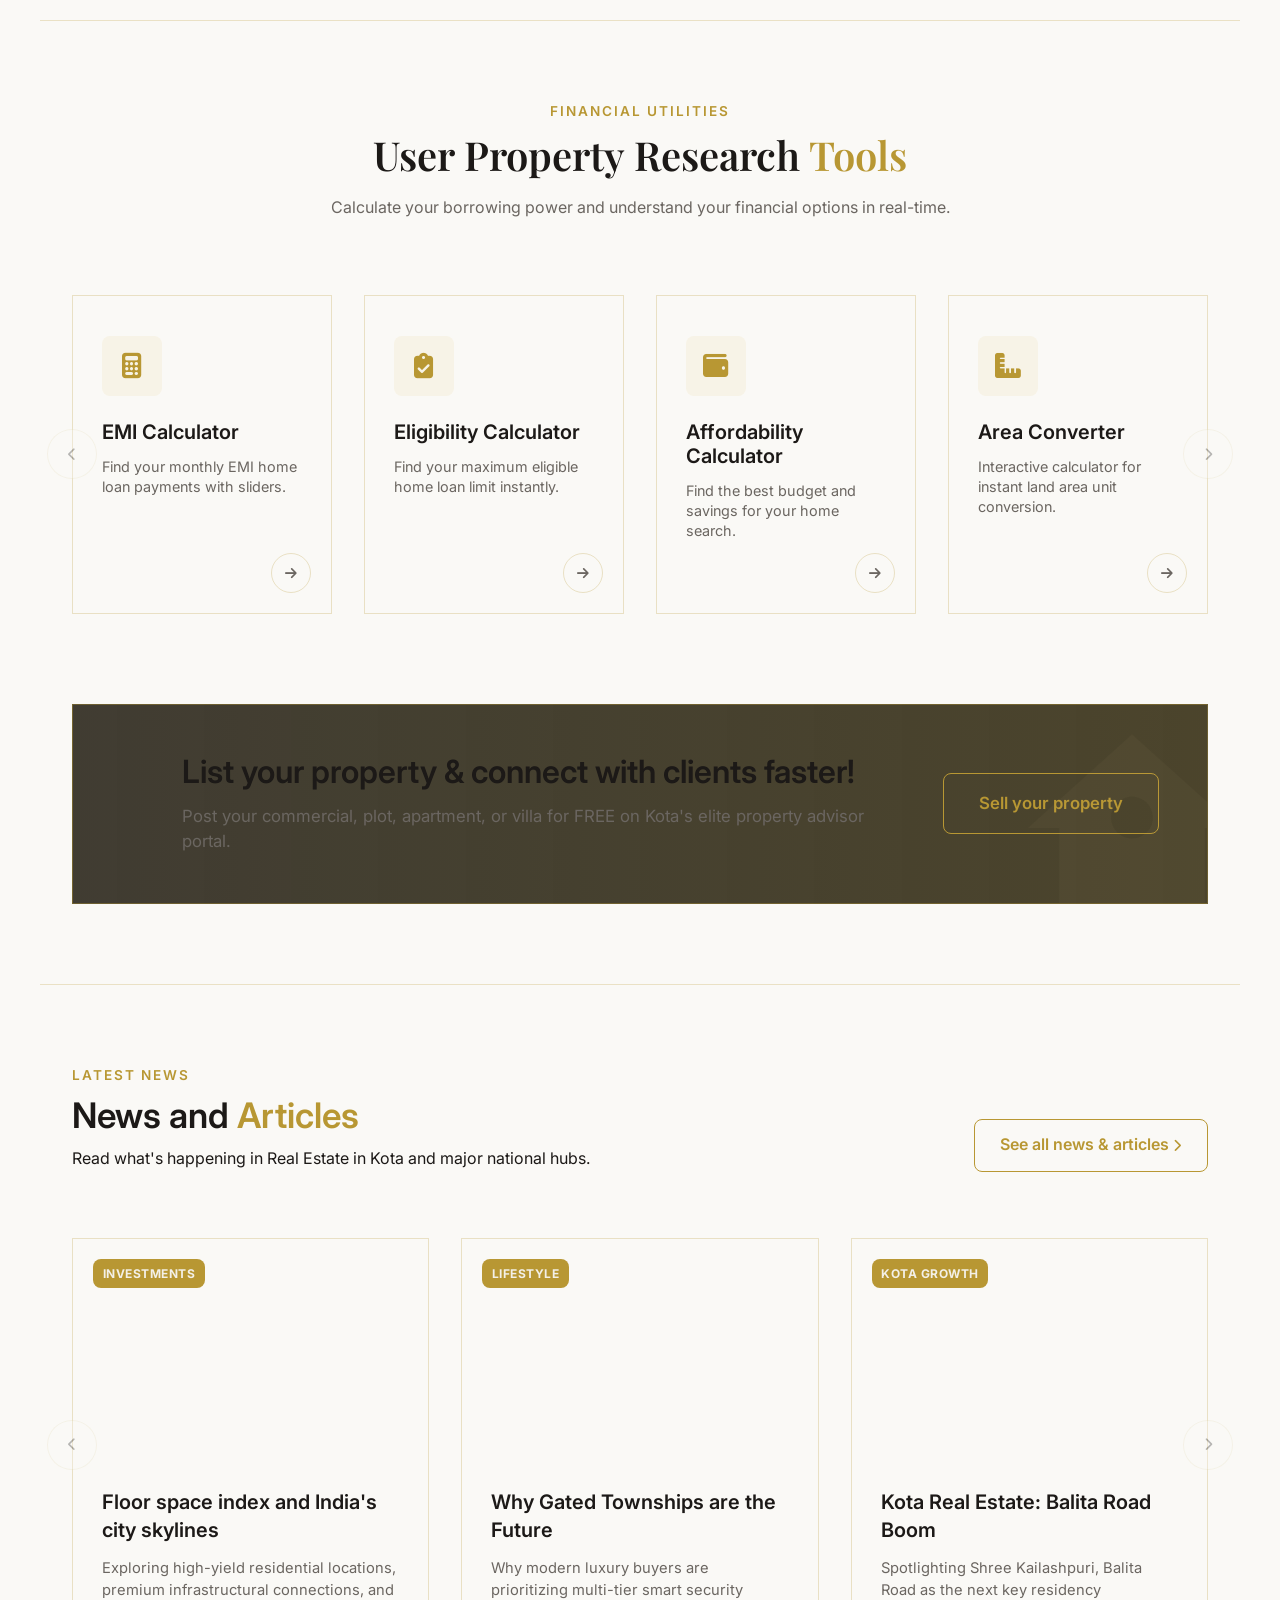
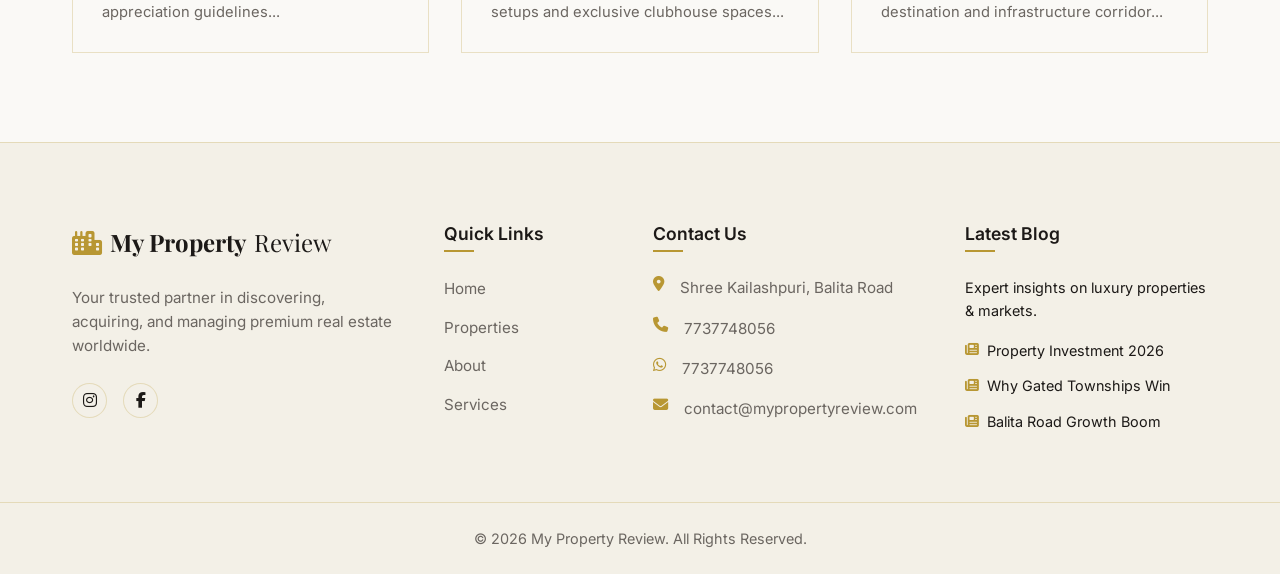
==== commit 517918a9: "feat: premium Housing.com-inspired UI/UX modernization, 3D perspective hero, sliding side profile dr" ====
--- a/index.html
+++ b/index.html
@@ -26,13 +26,13 @@
             <ul class="nav-links">
                 <li><a href="#home">Home</a></li>
                 <li><a href="#properties">Properties</a></li>
+                <li><a href="#about">About</a></li>
                 <li><a href="#services">Services</a></li>
                 <li><a href="blog.html">Blog</a></li>
-                <li><a href="#about">About Us</a></li>
                 <li><a href="list-property.html" class="gold-text" style="font-weight: 600;"><i class="fa-solid fa-plus"></i> List Property</a></li>
                 <li id="auth-nav-item"><a href="#" id="open-signin-btn"><i class="fa-solid fa-user gold-text"></i> Sign In</a></li>
             </ul>
-            <a href="#" class="btn btn-outline open-modal-btn">Contact Us</a>
+            <a href="#contact" class="btn btn-outline open-modal-btn">Contact Us</a>
             <div class="menu-toggle" id="mobile-menu">
                 <i class="fa-solid fa-bars"></i>
             </div>
@@ -41,47 +41,49 @@
 
     <!-- Hero Section -->
     <header class="hero" id="home">
-        <!-- Using the generated hero image -->
-        <div class="hero-bg" style="background-image: url('file:///C:/Users/Lenovo/.gemini/antigravity/brain/c138949b-e438-4219-856e-e52e96559c38/hero_real_estate_1779000919464.png');"></div>
         <div class="hero-overlay"></div>
-        <div class="hero-content">
-            <h1 class="animate-up">Discover Your Next <span class="gold-text shimmer-gold">Luxury</span> Address</h1>
-            <p class="animate-up delay-1">Expert guidance for buying, selling, and renting premium real estate.</p>
-            
-            <!-- Search Glassmorphism Box -->
-            <div class="search-box animate-up delay-2">
-                <div class="search-tabs">
-                    <button class="tab-btn active" data-target="buy">Buy</button>
-                    <button class="tab-btn" data-target="rent">Rent</button>
-                    <button class="tab-btn" data-target="commercial">Commercial</button>
-                </div>
-                <div class="search-form">
-                    <div class="input-group">
-                        <i class="fa-solid fa-location-dot"></i>
-                        <input type="text" id="search-location" placeholder="Enter City, Locality, or Project">
-                    </div>
-                    <div class="input-group select-group">
-                        <i class="fa-solid fa-house"></i>
-                        <select id="search-type">
-                            <option value="">Property Type</option>
-                            <option value="apartment">Apartment</option>
-                            <option value="villa">Villa</option>
-                            <option value="plot">Plot</option>
-                            <option value="commercial">Commercial</option>
-                        </select>
-                    </div>
-                    <div class="input-group select-group">
-                        <i class="fa-solid fa-tag"></i>
-                        <select id="search-budget">
-                            <option value="">Budget</option>
-                            <option value="1">Under ₹10 Lakh</option>
-                            <option value="2">₹10 Lakh - ₹20 Lakh</option>
-                            <option value="3">₹20 Lakh - ₹40 Lakh</option>
-                            <option value="4">₹40 Lakh - ₹75 Lakh</option>
-                            <option value="5">₹75 Lakh+</option>
-                        </select>
-                    </div>
-                    <button class="btn btn-primary search-btn" id="filter-search-btn"><i class="fa-solid fa-magnifying-glass"></i> Search</button>
+        <div class="hero-grid-container">
+            <!-- Left Column: Slogan, Tabs, Search Bar, Property Owner Badge -->
+            <div class="hero-left-col reveal">
+                <span class="subtitle">Premium Property Advisor</span>
+                <h1>Discover Your Next <span class="gold-text shimmer-gold">Luxury</span> Address</h1>
+                <p class="hero-subtext">5K+ listings added daily and 76K+ total verified</p>
+                
+                <!-- Modern Search Container -->
+                <div class="search-box">
+                    <div class="search-tabs" id="hero-search-tabs">
+                        <button class="tab-btn active" data-target="buy">BUY</button>
+                        <button class="tab-btn" data-target="rent">RENT</button>
+                        <button class="tab-btn" data-target="commercial">COMMERCIAL</button>
+                        <button class="tab-btn" data-target="plots">PLOTS</button>
+                    </div>
+                    <div class="search-form">
+                        <div class="input-group">
+                            <i class="fa-solid fa-magnifying-glass search-icon"></i>
+                            <input type="text" id="search-location" placeholder="Search for locality, landmark, project, or builder...">
+                        </div>
+                        <button class="btn btn-primary search-btn" id="filter-search-btn">Search</button>
+                    </div>
+                </div>
+                
+                <!-- Property Owner Badge -->
+                <div class="owner-badge-banner">
+                    <span>Are you a Property Owner? <a href="list-property.html" class="gold-text">Sell / Rent for FREE <i class="fa-solid fa-chevron-right" style="font-size: 0.8rem;"></i></a></span>
+                </div>
+            </div>
+            
+            <!-- Right Column: 3D perspective villa screen card -->
+            <div class="hero-right-col reveal delay-1">
+                <div class="perspective-frame">
+                    <div class="perspective-card" style="background-image: url('file:///C:/Users/Lenovo/.gemini/antigravity/brain/c138949b-e438-4219-856e-e52e96559c38/villa_exterior_1779000935762.png');">
+                        <div class="card-glass-overlay">
+                            <div class="card-details">
+                                <span class="badge">Featured Address</span>
+                                <h3>Modern Hillside Duplex</h3>
+                                <p><i class="fa-solid fa-location-dot gold-text"></i> Balita Road, Kota</p>
+                            </div>
+                        </div>
+                    </div>
                 </div>
             </div>
         </div>
@@ -180,6 +182,41 @@
         </div>
         <div class="center-btn reveal">
             <a href="#" class="btn btn-outline-gold">View All Properties</a>
+        </div>
+    </section>
+
+    <!-- Research and Insights Section -->
+    <section class="research-insights-section">
+        <div class="section-header reveal">
+            <span class="subtitle">Market Intelligence</span>
+            <h2>Research and <span class="gold-text">Insights</span></h2>
+            <p>Explore useful real estate insights and market intelligence report indexes.</p>
+        </div>
+        <div class="insights-grid">
+            <!-- Price Trends Card -->
+            <div class="insight-card reveal">
+                <div class="insight-art">
+                    <i class="fa-solid fa-chart-line gold-text"></i>
+                </div>
+                <h3>Price Trends <i class="fa-solid fa-chevron-right" style="font-size: 0.8rem;"></i></h3>
+                <p>Find property rates & price trends of top locations and prime plots in Kota.</p>
+            </div>
+            <!-- City Insights Card -->
+            <div class="insight-card reveal delay-1">
+                <div class="insight-art">
+                    <i class="fa-solid fa-map-location-dot gold-text"></i>
+                </div>
+                <h3>City Insights <i class="fa-solid fa-chevron-right" style="font-size: 0.8rem;"></i></h3>
+                <p>Get to know about the fastest growing locations and townships before you invest.</p>
+            </div>
+            <!-- Housing Research Card -->
+            <div class="insight-card reveal delay-2">
+                <div class="insight-art">
+                    <i class="fa-solid fa-folder-open gold-text"></i>
+                </div>
+                <h3>Housing Research <i class="fa-solid fa-chevron-right" style="font-size: 0.8rem;"></i></h3>
+                <p>Find detailed research reports on the Rajasthan and national residential market cycles.</p>
+            </div>
         </div>
     </section>
 
@@ -238,6 +275,116 @@
         </div>
     </section>
 
+    <!-- User Property Research Tools Section -->
+    <section class="research-tools-section">
+        <div class="section-header reveal">
+            <span class="subtitle">Financial Utilities</span>
+            <h2>User Property Research <span class="gold-text">Tools</span></h2>
+            <p>Calculate your borrowing power and understand your financial options in real-time.</p>
+        </div>
+        
+        <div class="carousel-container reveal">
+            <button class="carousel-nav-btn prev-btn" id="tools-prev-btn"><i class="fa-solid fa-chevron-left"></i></button>
+            <div class="carousel-track-wrapper">
+                <div class="carousel-track" id="tools-carousel-track">
+                    <!-- Card 1: EMI Calculator -->
+                    <div class="tool-card active-modal-trigger" data-modal="emi-modal">
+                        <div class="tool-icon-wrap"><i class="fa-solid fa-calculator gold-text"></i></div>
+                        <h3>EMI Calculator</h3>
+                        <p>Find your monthly EMI home loan payments with sliders.</p>
+                        <button class="btn-arrow-circle"><i class="fa-solid fa-arrow-right"></i></button>
+                    </div>
+                    <!-- Card 2: Eligibility Calculator -->
+                    <div class="tool-card active-modal-trigger" data-modal="eligibility-modal">
+                        <div class="tool-icon-wrap"><i class="fa-solid fa-clipboard-check gold-text"></i></div>
+                        <h3>Eligibility Calculator</h3>
+                        <p>Find your maximum eligible home loan limit instantly.</p>
+                        <button class="btn-arrow-circle"><i class="fa-solid fa-arrow-right"></i></button>
+                    </div>
+                    <!-- Card 3: Affordability Calculator -->
+                    <div class="tool-card active-modal-trigger" data-modal="affordability-modal">
+                        <div class="tool-icon-wrap"><i class="fa-solid fa-wallet gold-text"></i></div>
+                        <h3>Affordability Calculator</h3>
+                        <p>Find the best budget and savings for your home search.</p>
+                        <button class="btn-arrow-circle"><i class="fa-solid fa-arrow-right"></i></button>
+                    </div>
+                    <!-- Card 4: Area Calculator -->
+                    <div class="tool-card active-modal-trigger" data-modal="area-modal">
+                        <div class="tool-icon-wrap"><i class="fa-solid fa-ruler-combined gold-text"></i></div>
+                        <h3>Area Converter</h3>
+                        <p>Interactive calculator for instant land area unit conversion.</p>
+                        <button class="btn-arrow-circle"><i class="fa-solid fa-arrow-right"></i></button>
+                    </div>
+                </div>
+            </div>
+            <button class="carousel-nav-btn next-btn" id="tools-next-btn"><i class="fa-solid fa-chevron-right"></i></button>
+        </div>
+    </section>
+
+    <!-- Have a Property to Sell Banner -->
+    <section class="sell-property-banner-section reveal">
+        <div class="sell-property-banner">
+            <div class="banner-house-illustration"></div>
+            <div class="banner-text-content">
+                <h2>List your property & connect with clients faster!</h2>
+                <p>Post your commercial, plot, apartment, or villa for FREE on Kota's elite property advisor portal.</p>
+            </div>
+            <div class="banner-action-col">
+                <a href="list-property.html" class="btn btn-outline-gold sell-property-btn">Sell your property</a>
+            </div>
+        </div>
+    </section>
+
+    <!-- News and Articles Carousel Section -->
+    <section class="news-articles-section">
+        <div class="news-articles-header reveal">
+            <div class="news-header-text">
+                <span class="subtitle">Latest News</span>
+                <h2>News and <span class="gold-text">Articles</span></h2>
+                <p>Read what's happening in Real Estate in Kota and major national hubs.</p>
+            </div>
+            <a href="blog.html" class="btn btn-outline-gold view-all-news-btn">See all news & articles <i class="fa-solid fa-chevron-right" style="font-size: 0.8rem;"></i></a>
+        </div>
+        
+        <div class="carousel-container reveal">
+            <button class="carousel-nav-btn prev-btn" id="news-prev-btn"><i class="fa-solid fa-chevron-left"></i></button>
+            <div class="carousel-track-wrapper">
+                <div class="carousel-track" id="news-carousel-track">
+                    <!-- Post 1 -->
+                    <div class="news-card" onclick="window.location.href='blog.html#post1'">
+                        <div class="news-card-img" style="background-image: url('file:///C:/Users/Lenovo/.gemini/antigravity/brain/c138949b-e438-4219-856e-e52e96559c38/hero_real_estate_1779000919464.png');">
+                            <span class="news-badge">Investments</span>
+                        </div>
+                        <div class="news-card-content">
+                            <h3>Floor space index and India's city skylines</h3>
+                            <p>Exploring high-yield residential locations, premium infrastructural connections, and appreciation guidelines...</p>
+                        </div>
+                    </div>
+                    <!-- Post 2 -->
+                    <div class="news-card" onclick="window.location.href='blog.html#post2'">
+                        <div class="news-card-img" style="background-image: url('file:///C:/Users/Lenovo/.gemini/antigravity/brain/c138949b-e438-4219-856e-e52e96559c38/hero_real_estate_1779000919464.png');">
+                            <span class="news-badge">Lifestyle</span>
+                        </div>
+                        <div class="news-card-content">
+                            <h3>Why Gated Townships are the Future</h3>
+                            <p>Why modern luxury buyers are prioritizing multi-tier smart security setups and exclusive clubhouse spaces...</p>
+                        </div>
+                    </div>
+                    <!-- Post 3 -->
+                    <div class="news-card" onclick="window.location.href='blog.html#post3'">
+                        <div class="news-card-img" style="background-image: url('file:///C:/Users/Lenovo/.gemini/antigravity/brain/c138949b-e438-4219-856e-e52e96559c38/hero_real_estate_1779000919464.png');">
+                            <span class="news-badge">Kota Growth</span>
+                        </div>
+                        <div class="news-card-content">
+                            <h3>Kota Real Estate: Balita Road Boom</h3>
+                            <p>Spotlighting Shree Kailashpuri, Balita Road as the next key residency destination and infrastructure corridor...</p>
+                        </div>
+                    </div>
+                </div>
+            </div>
+            <button class="carousel-nav-btn next-btn" id="news-next-btn"><i class="fa-solid fa-chevron-right"></i></button>
+        </div>
+    </section>
 
     <!-- Footer / Contact -->
     <footer class="footer" id="contact">
@@ -392,6 +539,281 @@
         </div>
     </div>
 
+    <!-- Slide-Out Profile Drawer (Housing.com style menu) -->
+    <div id="profile-drawer" class="profile-drawer">
+        <div class="drawer-overlay" id="profile-drawer-overlay"></div>
+        <div class="drawer-content">
+            <div class="drawer-header">
+                <h3>My Account</h3>
+                <span class="close-drawer" id="close-drawer-btn">&times;</span>
+            </div>
+            
+            <!-- User Info Card inside Drawer -->
+            <div class="drawer-user-info">
+                <div class="drawer-avatar"><i class="fa-solid fa-circle-user gold-text"></i></div>
+                <div class="drawer-user-details">
+                    <h4 id="drawer-username">Pradeep Kumar</h4>
+                    <p id="drawer-useremail">pradeep@mypropertyreview.com</p>
+                </div>
+            </div>
+            
+            <!-- Free Listing Banner (Image 2 yellow background) -->
+            <div class="drawer-free-listing-card">
+                <div class="card-house-bg"></div>
+                <h4>Looking to sell / rent your property?</h4>
+                <a href="list-property.html" class="btn btn-primary post-free-btn">Post property for FREE</a>
+            </div>
+            
+            <!-- Main drawer links list -->
+            <ul class="drawer-menu-links">
+                <li><a href="#"><i class="fa-solid fa-gem gold-text"></i> Zero Brokerage Properties</a></li>
+                <li><a href="#"><i class="fa-solid fa-credit-card gold-text"></i> My Transactions</a></li>
+                <li><a href="#"><i class="fa-solid fa-star gold-text"></i> My Reviews <span class="new-badge">NEW</span></a></li>
+                <li><a href="#"><i class="fa-solid fa-bell gold-text"></i> Unsubscribe Alerts</a></li>
+                <li><a href="#"><i class="fa-solid fa-user-secret gold-text"></i> Report a Fraud</a></li>
+            </ul>
+            
+            <!-- Visit Help Center Outlined Button -->
+            <div class="drawer-help-center-btn">
+                <a href="help.html" class="btn btn-outline-gold visit-help-btn">
+                    <span><i class="fa-solid fa-circle-question gold-text"></i> Visit Help Center</span>
+                    <i class="fa-solid fa-chevron-right chevron-icon"></i>
+                </a>
+            </div>
+            
+            <!-- App Download Container (Image 2) -->
+            <div class="drawer-app-box">
+                <h5>Download My Property Review App</h5>
+                <div class="app-downloads-row">
+                    <div class="app-badge-col">
+                        <a href="#" class="app-badge-btn"><i class="fa-brands fa-apple"></i> App Store</a>
+                        <a href="#" class="app-badge-btn"><i class="fa-brands fa-google-play"></i> Google Play</a>
+                    </div>
+                    <!-- QR Code -->
+                    <div class="app-qr-code">
+                        <i class="fa-solid fa-qrcode"></i>
+                    </div>
+                </div>
+            </div>
+            
+            <!-- Social Follow and Logout -->
+            <div class="drawer-footer">
+                <div class="drawer-socials">
+                    <span>Follow on:</span>
+                    <div class="social-icons">
+                        <a href="https://www.facebook.com/share/1DDy9V1TkH/" target="_blank"><i class="fa-brands fa-facebook-f"></i></a>
+                        <a href="https://www.instagram.com/propertypradeep?igsh=MXdpMXpzMTRkcWJ5Zw==" target="_blank"><i class="fa-brands fa-instagram"></i></a>
+                    </div>
+                </div>
+                <button type="button" class="btn btn-outline logout-drawer-btn" id="drawer-logout-btn"><i class="fa-solid fa-arrow-right-from-bracket"></i> Logout</button>
+            </div>
+        </div>
+    </div>
+
+    <!-- Calculator Modals -->
+    <!-- 1. EMI Calculator Modal -->
+    <div id="emi-modal" class="modal calculator-modal">
+        <div class="modal-content glass-calc-box">
+            <span class="close-calc-modal" data-close="emi-modal">&times;</span>
+            <div class="calc-header">
+                <h2><i class="fa-solid fa-calculator gold-text"></i> Home Loan <span class="gold-text">EMI Calculator</span></h2>
+                <p>Calculate your monthly home loan installment payments instantly.</p>
+            </div>
+            <div class="calc-body">
+                <div class="calc-inputs">
+                    <div class="calc-slider-group">
+                        <div class="slider-header">
+                            <label for="emi-amount">Loan Amount (₹)</label>
+                            <span class="slider-val" id="emi-amount-val">₹50,00,000</span>
+                        </div>
+                        <input type="range" id="emi-amount" min="500000" max="50000000" step="100000" value="5000000">
+                    </div>
+                    <div class="calc-slider-group">
+                        <div class="slider-header">
+                            <label for="emi-rate">Interest Rate (% p.a.)</label>
+                            <span class="slider-val" id="emi-rate-val">8.5%</span>
+                        </div>
+                        <input type="range" id="emi-rate" min="5" max="15" step="0.1" value="8.5">
+                    </div>
+                    <div class="calc-slider-group">
+                        <div class="slider-header">
+                            <label for="emi-tenure">Tenure (Years)</label>
+                            <span class="slider-val" id="emi-tenure-val">20 Years</span>
+                        </div>
+                        <input type="range" id="emi-tenure" min="5" max="30" step="1" value="20">
+                    </div>
+                </div>
+                <div class="calc-results">
+                    <div class="result-box">
+                        <span class="result-label">Monthly EMI Payment</span>
+                        <h2 class="result-value gold-text" id="emi-result-value">₹43,391</h2>
+                    </div>
+                    <div class="results-breakdown">
+                        <div class="breakdown-item">
+                            <span>Principal Loan</span>
+                            <span id="emi-principal-val">₹50,00,000</span>
+                        </div>
+                        <div class="breakdown-item">
+                            <span>Total Interest Payable</span>
+                            <span id="emi-interest-val">₹54,13,840</span>
+                        </div>
+                        <div class="breakdown-item" style="border-top: 1px solid var(--glass-border); padding-top: 0.5rem; font-weight: 600;">
+                            <span>Total Amount Payable</span>
+                            <span id="emi-total-val">₹1,04,13,840</span>
+                        </div>
+                    </div>
+                </div>
+            </div>
+        </div>
+    </div>
+
+    <!-- 2. Eligibility Calculator Modal -->
+    <div id="eligibility-modal" class="modal calculator-modal">
+        <div class="modal-content glass-calc-box">
+            <span class="close-calc-modal" data-close="eligibility-modal">&times;</span>
+            <div class="calc-header">
+                <h2><i class="fa-solid fa-clipboard-check gold-text"></i> Home Loan <span class="gold-text">Eligibility Calculator</span></h2>
+                <p>Find out the maximum loan amount you are eligible for based on your net earnings.</p>
+            </div>
+            <div class="calc-body">
+                <div class="calc-inputs">
+                    <div class="calc-slider-group">
+                        <div class="slider-header">
+                            <label for="elig-income">Net Monthly Income (₹)</label>
+                            <span class="slider-val" id="elig-income-val">₹75,000/mo</span>
+                        </div>
+                        <input type="range" id="elig-income" min="10000" max="500000" step="5000" value="75000">
+                    </div>
+                    <div class="calc-slider-group">
+                        <div class="slider-header">
+                            <label for="elig-tenure">Tenure (Years)</label>
+                            <span class="slider-val" id="elig-tenure-val">20 Years</span>
+                        </div>
+                        <input type="range" id="elig-tenure" min="5" max="30" step="1" value="20">
+                    </div>
+                    <div class="calc-slider-group">
+                        <div class="slider-header">
+                            <label for="elig-emi">Existing Monthly EMIs (if any) (₹)</label>
+                            <span class="slider-val" id="elig-emi-val">₹0</span>
+                        </div>
+                        <input type="range" id="elig-emi" min="0" max="100000" step="2000" value="0">
+                    </div>
+                </div>
+                <div class="calc-results">
+                    <div class="result-box">
+                        <span class="result-label">Maximum Eligible Loan Amount</span>
+                        <h2 class="result-value gold-text" id="elig-result-value">₹43,20,000</h2>
+                    </div>
+                    <div class="results-breakdown">
+                        <p style="font-size: 0.9rem; color: var(--text-muted); line-height: 1.5; text-align: center;">Calculated using the FOIR (Fixed Obligation to Income Ratio) of 50%. Banks typically restrict total EMIs to 50% of your net monthly revenue.</p>
+                    </div>
+                </div>
+            </div>
+        </div>
+    </div>
+
+    <!-- 3. Affordability Calculator Modal -->
+    <div id="affordability-modal" class="modal calculator-modal">
+        <div class="modal-content glass-calc-box">
+            <span class="close-calc-modal" data-close="affordability-modal">&times;</span>
+            <div class="calc-header">
+                <h2><i class="fa-solid fa-wallet gold-text"></i> Property <span class="gold-text">Affordability Calculator</span></h2>
+                <p>Calculate the ideal purchase price budget for your home search based on your reserves.</p>
+            </div>
+            <div class="calc-body">
+                <div class="calc-inputs">
+                    <div class="calc-slider-group">
+                        <div class="slider-header">
+                            <label for="afford-savings">Liquid Savings / Down Payment (₹)</label>
+                            <span class="slider-val" id="afford-savings-val">₹10,00,000</span>
+                        </div>
+                        <input type="range" id="afford-savings" min="100000" max="10000000" step="50000" value="1000000">
+                    </div>
+                    <div class="calc-slider-group">
+                        <div class="slider-header">
+                            <label for="afford-income">Monthly Savings Dedicated to EMI (₹)</label>
+                            <span class="slider-val" id="afford-income-val">₹30,000/mo</span>
+                        </div>
+                        <input type="range" id="afford-income" min="5000" max="200000" step="2000" value="30000">
+                    </div>
+                    <div class="calc-slider-group">
+                        <div class="slider-header">
+                            <label for="afford-tenure">Home Loan Tenure (Years)</label>
+                            <span class="slider-val" id="afford-tenure-val">20 Years</span>
+                        </div>
+                        <input type="range" id="afford-tenure" min="5" max="30" step="1" value="20">
+                    </div>
+                </div>
+                <div class="calc-results">
+                    <div class="result-box">
+                        <span class="result-label">Maximum Property Budget</span>
+                        <h2 class="result-value gold-text" id="afford-result-value">₹44,56,800</h2>
+                    </div>
+                    <div class="results-breakdown">
+                        <div class="breakdown-item">
+                            <span>Down Payment Contribution</span>
+                            <span id="afford-down-val">₹10,00,000</span>
+                        </div>
+                        <div class="breakdown-item">
+                            <span>Expected Home Loan Component</span>
+                            <span id="afford-loan-val">₹34,56,800</span>
+                        </div>
+                        <p style="font-size: 0.85rem; color: var(--text-muted); line-height: 1.4; margin-top: 1rem; text-align: center;">Assumes a standard bank lending rate of 8.5% p.a. covering up to 80% of the total asset valuation.</p>
+                    </div>
+                </div>
+            </div>
+        </div>
+    </div>
+
+    <!-- 4. Area Calculator Modal -->
+    <div id="area-modal" class="modal calculator-modal">
+        <div class="modal-content glass-calc-box" style="max-width: 600px;">
+            <span class="close-calc-modal" data-close="area-modal">&times;</span>
+            <div class="calc-header">
+                <h2><i class="fa-solid fa-ruler-combined gold-text"></i> Land Area <span class="gold-text">Converter Tool</span></h2>
+                <p>Convert real estate and agricultural land measurement units instantly.</p>
+            </div>
+            <div class="calc-body" style="flex-direction: column; gap: 2rem;">
+                <div style="display: flex; gap: 1rem; width: 100%;">
+                    <div class="form-group" style="flex: 1; display: flex; flex-direction: column; text-align: left; gap: 0.5rem;">
+                        <label for="area-input-val">Enter Area Value</label>
+                        <input type="number" id="area-input-val" value="100" style="padding: 0.8rem; background: var(--bg-dark); border: 1px solid var(--glass-border); border-radius: var(--border-radius-sm); color: var(--text-main); font-size: 1.1rem; outline: none;">
+                    </div>
+                    <div class="form-group" style="width: 150px; display: flex; flex-direction: column; text-align: left; gap: 0.5rem;">
+                        <label for="area-input-unit">From Unit</label>
+                        <select id="area-input-unit" style="padding: 0.8rem; background: var(--bg-dark); border: 1px solid var(--glass-border); border-radius: var(--border-radius-sm); color: var(--text-main); outline: none;">
+                            <option value="sqft">Sq. Feet</option>
+                            <option value="sqyd">Sq. Yards</option>
+                            <option value="gaj">Gaj</option>
+                            <option value="bigha">Bigha</option>
+                            <option value="marla">Marla</option>
+                            <option value="kanal">Kanal</option>
+                        </select>
+                    </div>
+                </div>
+                
+                <div class="results-grid" style="display: grid; grid-template-columns: repeat(2, 1fr); gap: 1rem; width: 100%;">
+                    <div class="conv-box" style="padding: 1rem; border: 1px solid var(--glass-border); border-radius: var(--border-radius-sm); background: var(--bg-dark); text-align: center;">
+                        <span style="font-size: 0.85rem; color: var(--text-muted);">Square Feet</span>
+                        <h3 class="gold-text" id="conv-sqft" style="margin-top: 0.5rem; font-size: 1.25rem;">100 sqft</h3>
+                    </div>
+                    <div class="conv-box" style="padding: 1rem; border: 1px solid var(--glass-border); border-radius: var(--border-radius-sm); background: var(--bg-dark); text-align: center;">
+                        <span style="font-size: 0.85rem; color: var(--text-muted);">Square Yards / Gaj</span>
+                        <h3 class="gold-text" id="conv-sqyd" style="margin-top: 0.5rem; font-size: 1.25rem;">11.11 sqyd</h3>
+                    </div>
+                    <div class="conv-box" style="padding: 1rem; border: 1px solid var(--glass-border); border-radius: var(--border-radius-sm); background: var(--bg-dark); text-align: center;">
+                        <span style="font-size: 0.85rem; color: var(--text-muted);">Marla (Rajasthan/North)</span>
+                        <h3 class="gold-text" id="conv-marla" style="margin-top: 0.5rem; font-size: 1.25rem;">0.36 Marla</h3>
+                    </div>
+                    <div class="conv-box" style="padding: 1rem; border: 1px solid var(--glass-border); border-radius: var(--border-radius-sm); background: var(--bg-dark); text-align: center;">
+                        <span style="font-size: 0.85rem; color: var(--text-muted);">Bigha (Standard)</span>
+                        <h3 class="gold-text" id="conv-bigha" style="margin-top: 0.5rem; font-size: 1.25rem;">0.0036 Bigha</h3>
+                    </div>
+                </div>
+            </div>
+        </div>
+    </div>
+
     <script src="script.js"></script>
 </body>
 </html>
--- a/style.css
+++ b/style.css
@@ -1636,3 +1636,1235 @@
     transition: width 0.1s ease-out;
     box-shadow: 0 0 10px rgba(184, 151, 51, 0.5);
 }
+
+/* =========================================
+   MODERN DUAL-COLUMN 3D HERO SECTION (Image 4)
+   ========================================= */
+.hero {
+    height: auto;
+    min-height: 100vh;
+    padding: 120px 0 60px;
+    display: flex;
+    align-items: center;
+}
+
+.hero-grid-container {
+    max-width: 1200px;
+    margin: 0 auto;
+    padding: 0 2rem;
+    display: grid;
+    grid-template-columns: 1.2fr 0.8fr;
+    gap: 4rem;
+    align-items: center;
+    width: 100%;
+}
+
+.hero-left-col {
+    display: flex;
+    flex-direction: column;
+    align-items: flex-start;
+    text-align: left;
+}
+
+.hero-left-col .subtitle {
+    font-size: 0.95rem;
+    letter-spacing: 2px;
+    text-transform: uppercase;
+    color: var(--accent-gold);
+    font-weight: 600;
+    margin-bottom: 1rem;
+}
+
+.hero-left-col h1 {
+    font-size: 3.5rem;
+    line-height: 1.2;
+    margin-bottom: 1rem;
+}
+
+.hero-subtext {
+    font-size: 1.15rem;
+    color: var(--text-muted);
+    margin-bottom: 2.5rem;
+}
+
+/* Modern Housing.com Style Search Box */
+.hero-left-col .search-box {
+    width: 100%;
+    max-width: 650px;
+    background: rgba(26, 26, 26, 0.65);
+    border: 1px solid var(--glass-border);
+    backdrop-filter: blur(15px);
+    -webkit-backdrop-filter: blur(15px);
+    border-radius: var(--border-radius);
+    padding: 1.5rem;
+    box-shadow: var(--shadow-lg);
+    margin-bottom: 1.5rem;
+}
+
+.hero-left-col .search-tabs {
+    display: flex;
+    gap: 1.5rem;
+    border-bottom: 1px solid rgba(255, 255, 255, 0.08);
+    padding-bottom: 0.8rem;
+    margin-bottom: 1.2rem;
+}
+
+.hero-left-col .search-tabs .tab-btn {
+    background: none;
+    border: none;
+    color: var(--text-muted);
+    font-weight: 600;
+    font-size: 0.9rem;
+    letter-spacing: 1px;
+    cursor: pointer;
+    transition: var(--transition);
+    position: relative;
+    padding-bottom: 0.4rem;
+}
+
+.hero-left-col .search-tabs .tab-btn:hover {
+    color: var(--text-main);
+}
+
+.hero-left-col .search-tabs .tab-btn.active {
+    color: var(--accent-gold);
+}
+
+.hero-left-col .search-tabs .tab-btn.active::after {
+    content: '';
+    position: absolute;
+    bottom: -1px;
+    left: 0;
+    width: 100%;
+    height: 2px;
+    background: var(--accent-gold);
+}
+
+.hero-left-col .search-form {
+    display: flex;
+    gap: 1rem;
+    width: 100%;
+}
+
+.hero-left-col .search-form .input-group {
+    flex-grow: 1;
+    display: flex;
+    align-items: center;
+    background: var(--bg-darker);
+    border: 1px solid var(--glass-border);
+    border-radius: var(--border-radius-sm);
+    padding: 0.8rem 1.2rem;
+    gap: 0.8rem;
+}
+
+.hero-left-col .search-form .input-group input {
+    background: none;
+    border: none;
+    width: 100%;
+    color: var(--text-main);
+    font-size: 1rem;
+    outline: none;
+}
+
+.hero-left-col .search-form .input-group input::placeholder {
+    color: var(--text-muted);
+}
+
+.hero-left-col .search-form .search-btn {
+    padding: 0 2rem;
+    font-weight: 600;
+    height: 52px;
+    border-radius: var(--border-radius-sm);
+}
+
+/* Owner Free Listing Badge */
+.owner-badge-banner {
+    font-size: 0.95rem;
+    color: var(--text-muted);
+    display: flex;
+    align-items: center;
+    gap: 8px;
+    margin-left: 0.5rem;
+}
+
+.owner-badge-banner a {
+    text-decoration: none;
+    font-weight: 600;
+    transition: var(--transition);
+}
+
+.owner-badge-banner a:hover {
+    color: #e6c15c;
+}
+
+/* 3D Slanted Perspective Villa Card */
+.hero-right-col {
+    display: flex;
+    justify-content: center;
+    perspective: 1000px;
+}
+
+.perspective-frame {
+    width: 100%;
+    max-width: 380px;
+    height: 480px;
+    transition: transform 0.5s ease-out;
+}
+
+.perspective-frame:hover {
+    transform: translateY(-10px);
+}
+
+.perspective-card {
+    width: 100%;
+    height: 100%;
+    background-size: cover;
+    background-position: center;
+    border-radius: var(--border-radius);
+    border: 2px solid rgba(212, 175, 55, 0.25);
+    box-shadow: 0 30px 60px rgba(0, 0, 0, 0.6), 0 0 40px rgba(212, 175, 55, 0.15);
+    transform: rotateY(-15deg) rotateX(10deg);
+    position: relative;
+    overflow: hidden;
+    transition: transform 0.5s cubic-bezier(0.25, 0.8, 0.25, 1);
+}
+
+.perspective-frame:hover .perspective-card {
+    transform: rotateY(-5deg) rotateX(5deg);
+    border-color: var(--accent-gold);
+    box-shadow: 0 35px 70px rgba(0, 0, 0, 0.7), 0 0 50px rgba(212, 175, 55, 0.3);
+}
+
+.card-glass-overlay {
+    position: absolute;
+    bottom: 0;
+    left: 0;
+    width: 100%;
+    background: linear-gradient(360deg, rgba(0,0,0,0.85) 0%, rgba(0,0,0,0.4) 70%, transparent 100%);
+    padding: 2.5rem 1.5rem 1.5rem;
+    display: flex;
+    align-items: flex-end;
+}
+
+.card-details {
+    display: flex;
+    flex-direction: column;
+    align-items: flex-start;
+    text-align: left;
+}
+
+.card-details .badge {
+    background: var(--accent-gold);
+    color: var(--bg-darker);
+    font-size: 0.75rem;
+    font-weight: 700;
+    text-transform: uppercase;
+    letter-spacing: 1px;
+    padding: 0.3rem 0.6rem;
+    border-radius: var(--border-radius-sm);
+    margin-bottom: 0.6rem;
+}
+
+.card-details h3 {
+    font-size: 1.4rem;
+    color: var(--text-main);
+    margin-bottom: 0.3rem;
+    font-family: var(--font-title);
+}
+
+.card-details p {
+    font-size: 0.9rem;
+    color: var(--text-muted);
+}
+
+/* =========================================
+   SLIDE-OUT PROFILE MENU DRAWER (Image 2)
+   ========================================= */
+.profile-drawer {
+    position: fixed;
+    top: 0;
+    right: 0;
+    width: 100%;
+    height: 100vh;
+    z-index: 10005;
+    visibility: hidden;
+    transition: visibility 0.4s;
+}
+
+.profile-drawer.show {
+    visibility: visible;
+}
+
+.drawer-overlay {
+    position: absolute;
+    top: 0;
+    left: 0;
+    width: 100%;
+    height: 100%;
+    background: rgba(0, 0, 0, 0.6);
+    backdrop-filter: blur(5px);
+    opacity: 0;
+    transition: opacity 0.4s;
+}
+
+.profile-drawer.show .drawer-overlay {
+    opacity: 1;
+}
+
+.drawer-content {
+    position: absolute;
+    top: 0;
+    right: 0;
+    width: 100%;
+    max-width: 420px;
+    height: 100%;
+    background: #ffffff;
+    box-shadow: -10px 0 30px rgba(0, 0, 0, 0.25);
+    display: flex;
+    flex-direction: column;
+    transform: translateX(100%);
+    transition: transform 0.4s cubic-bezier(0.25, 0.8, 0.25, 1);
+    color: #333333;
+    overflow-y: auto;
+}
+
+.profile-drawer.show .drawer-content {
+    transform: translateX(0);
+}
+
+.drawer-header {
+    display: flex;
+    justify-content: space-between;
+    align-items: center;
+    padding: 1.5rem;
+    border-bottom: 1px solid rgba(0, 0, 0, 0.06);
+}
+
+.drawer-header h3 {
+    font-size: 1.25rem;
+    font-weight: 700;
+    font-family: var(--font-title);
+    color: #111111;
+}
+
+.close-drawer {
+    font-size: 1.8rem;
+    font-weight: 600;
+    color: #888888;
+    cursor: pointer;
+    transition: var(--transition);
+}
+
+.close-drawer:hover {
+    color: var(--accent-gold);
+}
+
+.drawer-user-info {
+    display: flex;
+    align-items: center;
+    gap: 12px;
+    padding: 1.5rem;
+    background: #fbfbfc;
+}
+
+.drawer-avatar {
+    font-size: 2.5rem;
+    display: flex;
+    align-items: center;
+    justify-content: center;
+}
+
+.drawer-user-details h4 {
+    font-size: 1.1rem;
+    font-weight: 600;
+    color: #111111;
+    margin-bottom: 0.1rem;
+}
+
+.drawer-user-details p {
+    font-size: 0.85rem;
+    color: #777777;
+}
+
+/* Free Listing Card Yellow panel */
+.drawer-free-listing-card {
+    background: linear-gradient(135deg, #fdf6df 0%, #faecd1 100%);
+    border: 1px solid #f2e2be;
+    border-radius: var(--border-radius-sm);
+    margin: 0 1.5rem 1.5rem;
+    padding: 1.5rem;
+    position: relative;
+    overflow: hidden;
+    text-align: left;
+}
+
+.drawer-free-listing-card h4 {
+    font-size: 1rem;
+    font-weight: 600;
+    color: #4c3710;
+    margin-bottom: 1rem;
+    line-height: 1.4;
+    max-width: 70%;
+    position: relative;
+    z-index: 2;
+}
+
+.drawer-free-listing-card .post-free-btn {
+    padding: 0.6rem 1.2rem;
+    font-size: 0.85rem;
+    background: #ffffff !important;
+    color: #4c3710 !important;
+    border: 1px solid #dcc594;
+    box-shadow: 0 2px 6px rgba(76, 55, 16, 0.08);
+    position: relative;
+    z-index: 2;
+}
+
+.drawer-free-listing-card .post-free-btn:hover {
+    background: #fcf8ee !important;
+    transform: translateY(-2px);
+}
+
+.drawer-free-listing-card .card-house-bg {
+    position: absolute;
+    right: -10px;
+    bottom: -10px;
+    font-size: 5.5rem;
+    color: rgba(212, 175, 55, 0.12);
+    width: 100px;
+    height: 100px;
+    background-image: url("data:image/svg+xml,%3Csvg xmlns='http://www.w3.org/2000/svg' viewBox='0 0 24 24' fill='%23dcc594' opacity='0.15' width='100' height='100'%3E%3Cpath d='M19 9.3V4h-3v2.6L12 3 2 12h3v8h5v-6h4v6h5v-8h3L19 9.3zM10 10c0-.55.45-1 1-1s1 .45 1 1v2c0 .55-.45 1-1 1s-1-.45-1-1v-2zm4 0c0-.55.45-1 1-1s1 .45 1 1v2c0 .55-.45 1-1 1s-1-.45-1-1v-2z'/%3E%3C/svg%3E");
+    background-repeat: no-repeat;
+}
+
+/* Links List */
+.drawer-menu-links {
+    list-style: none;
+    padding: 0;
+    margin: 0;
+    border-top: 1px solid rgba(0, 0, 0, 0.05);
+}
+
+.drawer-menu-links li {
+    border-bottom: 1px solid rgba(0, 0, 0, 0.05);
+}
+
+.drawer-menu-links li a {
+    display: flex;
+    align-items: center;
+    gap: 14px;
+    padding: 1.1rem 1.5rem;
+    color: #444444;
+    text-decoration: none;
+    font-weight: 500;
+    font-size: 0.95rem;
+    transition: var(--transition);
+    text-align: left;
+}
+
+.drawer-menu-links li a:hover {
+    background: #fbfbfc;
+    color: var(--accent-gold) !important;
+}
+
+.drawer-menu-links li a i {
+    font-size: 1.1rem;
+    width: 20px;
+    text-align: center;
+}
+
+.new-badge {
+    background: #e91e63;
+    color: #ffffff;
+    font-size: 0.7rem;
+    font-weight: 700;
+    padding: 0.15rem 0.4rem;
+    border-radius: 20px;
+    margin-left: 6px;
+    letter-spacing: 0.5px;
+}
+
+/* Help Center Btn block */
+.drawer-help-center-btn {
+    padding: 1.5rem;
+    border-bottom: 1px solid rgba(0, 0, 0, 0.05);
+}
+
+.visit-help-btn {
+    display: flex !important;
+    align-items: center;
+    justify-content: space-between;
+    width: 100%;
+    padding: 0.8rem 1.2rem;
+    border: 1px solid #e1e3e6;
+    border-radius: var(--border-radius-sm);
+    color: #555555 !important;
+    font-weight: 600;
+    text-decoration: none;
+    background: none;
+    transition: var(--transition);
+}
+
+.visit-help-btn:hover {
+    border-color: var(--accent-gold);
+    color: var(--accent-gold) !important;
+    background: #fdfdfd;
+}
+
+.visit-help-btn span {
+    display: flex;
+    align-items: center;
+    gap: 10px;
+}
+
+/* App Download block */
+.drawer-app-box {
+    padding: 1.5rem;
+    background: #fbfbfc;
+    border-bottom: 1px solid rgba(0, 0, 0, 0.05);
+    text-align: left;
+}
+
+.drawer-app-box h5 {
+    font-size: 0.9rem;
+    font-weight: 600;
+    color: #444444;
+    margin-bottom: 1rem;
+}
+
+.app-downloads-row {
+    display: flex;
+    align-items: center;
+    justify-content: space-between;
+    gap: 1rem;
+}
+
+.app-badge-col {
+    display: flex;
+    flex-direction: column;
+    gap: 0.6rem;
+    flex-grow: 1;
+}
+
+.app-badge-btn {
+    display: flex;
+    align-items: center;
+    justify-content: center;
+    gap: 8px;
+    padding: 0.5rem 1rem;
+    background: #111111;
+    color: #ffffff;
+    font-size: 0.8rem;
+    font-weight: 600;
+    border-radius: var(--border-radius-sm);
+    text-decoration: none;
+    transition: var(--transition);
+}
+
+.app-badge-btn:hover {
+    background: #252525;
+    transform: translateY(-1px);
+}
+
+.app-badge-btn i {
+    font-size: 1.1rem;
+}
+
+.app-qr-code {
+    width: 75px;
+    height: 75px;
+    border: 1px solid #e1e3e6;
+    background: #ffffff;
+    border-radius: var(--border-radius-sm);
+    display: flex;
+    align-items: center;
+    justify-content: center;
+    font-size: 3rem;
+    color: #333333;
+}
+
+/* Drawer Footer */
+.drawer-footer {
+    padding: 1.5rem;
+    display: flex;
+    align-items: center;
+    justify-content: space-between;
+    margin-top: auto;
+}
+
+.drawer-socials {
+    display: flex;
+    flex-direction: column;
+    align-items: flex-start;
+    gap: 6px;
+}
+
+.drawer-socials span {
+    font-size: 0.8rem;
+    color: #777777;
+    font-weight: 500;
+}
+
+.drawer-socials .social-icons {
+    display: flex;
+    gap: 12px;
+}
+
+.drawer-socials .social-icons a {
+    color: #666666;
+    font-size: 1rem;
+    transition: var(--transition);
+}
+
+.drawer-socials .social-icons a:hover {
+    color: var(--accent-gold);
+}
+
+.logout-drawer-btn {
+    padding: 0.6rem 1.2rem;
+    border-color: #e1e3e6 !important;
+    color: #e91e63 !important;
+    font-weight: 600;
+    font-size: 0.9rem;
+}
+
+.logout-drawer-btn:hover {
+    background: #fff0f3 !important;
+    border-color: #f8c9d4 !important;
+}
+
+/* =========================================
+   RESEARCH AND INSIGHTS SECTION (Image 1)
+   ========================================= */
+.research-insights-section {
+    padding: 80px 0;
+    max-width: 1200px;
+    margin: 0 auto;
+    padding: 80px 2rem;
+    text-align: center;
+}
+
+.insights-grid {
+    display: grid;
+    grid-template-columns: repeat(3, 1fr);
+    gap: 2rem;
+    margin-top: 3.5rem;
+}
+
+.insight-card {
+    background: rgba(255, 255, 255, 0.03);
+    border: 1px solid var(--glass-border);
+    border-radius: var(--border-radius);
+    padding: 2.5rem 2rem;
+    display: flex;
+    flex-direction: column;
+    align-items: center;
+    text-align: center;
+    cursor: pointer;
+    transition: var(--transition);
+}
+
+.insight-card:hover {
+    transform: translateY(-8px);
+    background: rgba(255, 255, 255, 0.05);
+    border-color: var(--accent-gold);
+    box-shadow: var(--shadow-lg);
+}
+
+.insight-art {
+    width: 80px;
+    height: 80px;
+    border-radius: 50%;
+    background: rgba(212, 175, 55, 0.08);
+    display: flex;
+    align-items: center;
+    justify-content: center;
+    font-size: 2rem;
+    margin-bottom: 1.8rem;
+    transition: var(--transition);
+}
+
+.insight-card:hover .insight-art {
+    background: var(--accent-gold);
+    transform: scale(1.05);
+}
+
+.insight-card:hover .insight-art i {
+    color: var(--bg-darker) !important;
+}
+
+.insight-card h3 {
+    font-size: 1.3rem;
+    margin-bottom: 1rem;
+    display: flex;
+    align-items: center;
+    gap: 8px;
+    font-family: var(--font-title);
+    transition: var(--transition);
+}
+
+.insight-card:hover h3 {
+    color: var(--accent-gold);
+}
+
+.insight-card p {
+    font-size: 0.95rem;
+    color: var(--text-muted);
+    line-height: 1.5;
+}
+
+/* =========================================
+   USER PROPERTY RESEARCH TOOLS SECTION (Image 3)
+   ========================================= */
+.research-tools-section {
+    padding: 80px 0;
+    max-width: 1200px;
+    margin: 0 auto;
+    padding: 80px 2rem;
+    text-align: center;
+    border-top: 1px solid var(--glass-border);
+}
+
+.carousel-container {
+    position: relative;
+    display: flex;
+    align-items: center;
+    margin-top: 3.5rem;
+}
+
+.carousel-track-wrapper {
+    overflow: hidden;
+    width: 100%;
+    padding: 10px 0;
+}
+
+.carousel-track {
+    display: flex;
+    gap: 2rem;
+    transition: transform 0.4s cubic-bezier(0.25, 0.8, 0.25, 1);
+    will-change: transform;
+}
+
+.tool-card {
+    flex: 0 0 calc(25% - 1.5rem);
+    background: rgba(255, 255, 255, 0.03);
+    border: 1px solid var(--glass-border);
+    border-radius: var(--border-radius);
+    padding: 2.5rem 1.8rem;
+    text-align: left;
+    position: relative;
+    cursor: pointer;
+    transition: var(--transition);
+}
+
+.tool-card:hover {
+    transform: translateY(-5px);
+    border-color: var(--accent-gold);
+    background: rgba(255, 255, 255, 0.05);
+}
+
+.tool-icon-wrap {
+    width: 60px;
+    height: 60px;
+    border-radius: var(--border-radius-sm);
+    background: rgba(212, 175, 55, 0.08);
+    display: flex;
+    align-items: center;
+    justify-content: center;
+    font-size: 1.6rem;
+    margin-bottom: 1.5rem;
+    transition: var(--transition);
+}
+
+.tool-card:hover .tool-icon-wrap {
+    background: var(--accent-gold);
+}
+
+.tool-card:hover .tool-icon-wrap i {
+    color: var(--bg-darker) !important;
+}
+
+.tool-card h3 {
+    font-size: 1.25rem;
+    margin-bottom: 0.8rem;
+    font-family: var(--font-title);
+}
+
+.tool-card p {
+    font-size: 0.9rem;
+    color: var(--text-muted);
+    line-height: 1.4;
+    margin-bottom: 2rem;
+}
+
+.btn-arrow-circle {
+    position: absolute;
+    bottom: 20px;
+    right: 20px;
+    width: 40px;
+    height: 40px;
+    border-radius: 50%;
+    border: 1px solid var(--glass-border);
+    background: none;
+    color: var(--text-muted);
+    display: flex;
+    align-items: center;
+    justify-content: center;
+    cursor: pointer;
+    transition: var(--transition);
+}
+
+.tool-card:hover .btn-arrow-circle {
+    background: var(--accent-gold);
+    color: var(--bg-darker);
+    border-color: var(--accent-gold);
+    transform: scale(1.05);
+}
+
+.carousel-nav-btn {
+    position: absolute;
+    top: 50%;
+    transform: translateY(-50%);
+    width: 50px;
+    height: 50px;
+    border-radius: 50%;
+    border: 1px solid var(--glass-border);
+    background: var(--bg-dark);
+    color: var(--text-main);
+    display: flex;
+    align-items: center;
+    justify-content: center;
+    cursor: pointer;
+    z-index: 10;
+    box-shadow: var(--shadow-md);
+    transition: var(--transition);
+}
+
+.carousel-nav-btn:hover {
+    background: var(--accent-gold);
+    color: var(--bg-darker);
+    border-color: var(--accent-gold);
+    transform: translateY(-50%) scale(1.08);
+}
+
+.carousel-nav-btn.prev-btn {
+    left: -25px;
+}
+
+.carousel-nav-btn.next-btn {
+    right: -25px;
+}
+
+/* =========================================
+   HAVE A PROPERTY TO SELL BANNER (Image 5)
+   ========================================= */
+.sell-property-banner-section {
+    max-width: 1200px;
+    margin: 0 auto;
+    padding: 0 2rem 80px;
+}
+
+.sell-property-banner {
+    background: linear-gradient(90deg, rgba(31,27,15,0.85) 0%, rgba(56,48,22,0.9) 100%);
+    border: 1px solid rgba(212,175,55,0.3);
+    border-radius: var(--border-radius);
+    padding: 3rem;
+    display: flex;
+    align-items: center;
+    justify-content: space-between;
+    gap: 2rem;
+    position: relative;
+    overflow: hidden;
+    box-shadow: var(--shadow-lg);
+}
+
+.sell-property-banner::after {
+    content: '';
+    position: absolute;
+    right: -50px;
+    bottom: -50px;
+    width: 250px;
+    height: 250px;
+    background-image: url("data:image/svg+xml,%3Csvg xmlns='http://www.w3.org/2000/svg' viewBox='0 0 24 24' fill='%23dcc594' opacity='0.03' width='250' height='250'%3E%3Cpath d='M12 3L2 12h3v8h14v-8h3L12 3zm0 10c-1.1 0-2-.9-2-2s.9-2 2-2 2 .9 2 2-.9 2-2 2z'/%3E%3C/svg%3E");
+    background-repeat: no-repeat;
+    pointer-events: none;
+}
+
+.banner-text-content {
+    text-align: left;
+}
+
+.banner-text-content h2 {
+    font-size: 2rem;
+    margin-bottom: 0.8rem;
+    font-family: var(--font-title);
+}
+
+.banner-text-content p {
+    font-size: 1.05rem;
+    color: var(--text-muted);
+    line-height: 1.5;
+    max-width: 700px;
+}
+
+.sell-property-btn {
+    padding: 1rem 2.2rem !important;
+    font-weight: 600;
+    font-size: 1.05rem;
+    border-radius: var(--border-radius-sm);
+    white-space: nowrap;
+}
+
+/* =========================================
+   NEWS AND ARTICLES CAROUSEL SECTION (Image 5)
+   ========================================= */
+.news-articles-section {
+    padding: 80px 0;
+    max-width: 1200px;
+    margin: 0 auto;
+    padding: 80px 2rem;
+    border-top: 1px solid var(--glass-border);
+}
+
+.news-articles-header {
+    display: flex;
+    justify-content: space-between;
+    align-items: flex-end;
+    margin-bottom: 3.5rem;
+}
+
+.news-header-text {
+    text-align: left;
+}
+
+.news-header-text h2 {
+    font-size: 2.2rem;
+    margin-bottom: 0.6rem;
+    font-family: var(--font-title);
+}
+
+.view-all-news-btn {
+    padding: 0.8rem 1.6rem !important;
+    font-weight: 600;
+}
+
+.news-card {
+    flex: 0 0 calc(33.333% - 1.33rem);
+    background: rgba(255, 255, 255, 0.03);
+    border: 1px solid var(--glass-border);
+    border-radius: var(--border-radius);
+    overflow: hidden;
+    cursor: pointer;
+    transition: var(--transition);
+    text-align: left;
+}
+
+.news-card:hover {
+    transform: translateY(-8px);
+    border-color: var(--accent-gold);
+    box-shadow: var(--shadow-lg);
+}
+
+.news-card-img {
+    height: 220px;
+    background-size: cover;
+    background-position: center;
+    position: relative;
+}
+
+.news-card-img .news-badge {
+    position: absolute;
+    top: 20px;
+    left: 20px;
+    background: var(--accent-gold);
+    color: var(--bg-darker);
+    font-size: 0.75rem;
+    font-weight: 700;
+    text-transform: uppercase;
+    letter-spacing: 0.5px;
+    padding: 0.3rem 0.6rem;
+    border-radius: var(--border-radius-sm);
+}
+
+.news-card-content {
+    padding: 1.8rem;
+}
+
+.news-card-content h3 {
+    font-size: 1.25rem;
+    margin-bottom: 0.8rem;
+    font-family: var(--font-title);
+    line-height: 1.4;
+    transition: var(--transition);
+}
+
+.news-card:hover .news-card-content h3 {
+    color: var(--accent-gold);
+}
+
+.news-card-content p {
+    font-size: 0.92rem;
+    color: var(--text-muted);
+    line-height: 1.5;
+}
+
+/* =========================================
+   FULLY INTERACTIVE CALCULATOR MODALS
+   ========================================= */
+.calculator-modal {
+    z-index: 10006;
+}
+
+.glass-calc-box {
+    width: 100%;
+    max-width: 850px;
+    background: rgba(18, 18, 18, 0.95) !important;
+    border: 2px solid rgba(212, 175, 55, 0.35) !important;
+    box-shadow: 0 0 50px rgba(212, 175, 55, 0.25) !important;
+    padding: 2.5rem !important;
+}
+
+.close-calc-modal {
+    position: absolute;
+    top: 20px;
+    right: 25px;
+    font-size: 2.2rem;
+    font-weight: 400;
+    color: var(--text-muted);
+    cursor: pointer;
+    transition: var(--transition);
+}
+
+.close-calc-modal:hover {
+    color: var(--accent-gold);
+}
+
+.calc-header {
+    text-align: left;
+    margin-bottom: 2rem;
+    border-bottom: 1px solid var(--glass-border);
+    padding-bottom: 1.2rem;
+}
+
+.calc-header h2 {
+    font-size: 1.8rem;
+    margin-bottom: 0.4rem;
+}
+
+.calc-body {
+    display: flex;
+    gap: 3rem;
+}
+
+.calc-inputs {
+    flex: 1.2;
+    display: flex;
+    flex-direction: column;
+    gap: 1.8rem;
+}
+
+.calc-slider-group {
+    display: flex;
+    flex-direction: column;
+    gap: 0.6rem;
+    text-align: left;
+}
+
+.slider-header {
+    display: flex;
+    justify-content: space-between;
+    align-items: center;
+}
+
+.slider-header label {
+    font-size: 0.95rem;
+    font-weight: 550;
+    color: var(--text-main);
+}
+
+.slider-val {
+    font-size: 1.15rem;
+    font-weight: 600;
+    color: var(--accent-gold);
+}
+
+.calc-slider-group input[type="range"] {
+    -webkit-appearance: none;
+    appearance: none;
+    width: 100%;
+    height: 6px;
+    border-radius: 5px;
+    background: var(--bg-darker);
+    outline: none;
+    border: 1px solid var(--glass-border);
+}
+
+.calc-slider-group input[type="range"]::-webkit-slider-thumb {
+    -webkit-appearance: none;
+    appearance: none;
+    width: 18px;
+    height: 18px;
+    border-radius: 50%;
+    background: var(--accent-gold);
+    cursor: pointer;
+    box-shadow: 0 0 10px rgba(212, 175, 55, 0.4);
+    transition: var(--transition);
+}
+
+.calc-slider-group input[type="range"]::-webkit-slider-thumb:hover {
+    transform: scale(1.15);
+    background: #e6c15c;
+}
+
+.calc-results {
+    flex: 0.8;
+    background: var(--bg-darker);
+    border: 1px solid var(--glass-border);
+    border-radius: var(--border-radius);
+    padding: 2rem;
+    display: flex;
+    flex-direction: column;
+    justify-content: center;
+}
+
+.result-box {
+    text-align: center;
+    border-bottom: 1px solid var(--glass-border);
+    padding-bottom: 1.5rem;
+    margin-bottom: 1.5rem;
+}
+
+.result-label {
+    font-size: 0.9rem;
+    color: var(--text-muted);
+    text-transform: uppercase;
+    letter-spacing: 0.5px;
+}
+
+.result-value {
+    font-size: 2.5rem;
+    font-weight: 700;
+    margin-top: 0.5rem;
+}
+
+.results-breakdown {
+    display: flex;
+    flex-direction: column;
+    gap: 0.8rem;
+    text-align: left;
+}
+
+.breakdown-item {
+    display: flex;
+    justify-content: space-between;
+    font-size: 0.9rem;
+    color: var(--text-muted);
+}
+
+.breakdown-item span:last-child {
+    color: var(--text-main);
+    font-weight: 550;
+}
+
+/* Area converter modal grids */
+.results-grid {
+    width: 100%;
+}
+
+.conv-box h3 {
+    font-family: var(--font-body) !important;
+    font-weight: 600;
+}
+
+/* Responsive breakdowns */
+@media (max-width: 991px) {
+    .hero-grid-container {
+        grid-template-columns: 1fr;
+        gap: 3rem;
+        text-align: center;
+    }
+    
+    .hero-left-col {
+        align-items: center;
+        text-align: center;
+    }
+    
+    .hero-left-col h1 {
+        font-size: 2.8rem;
+    }
+    
+    .hero-left-col .search-form {
+        flex-direction: column;
+    }
+    
+    .hero-left-col .search-form .search-btn {
+        width: 100%;
+    }
+    
+    .insights-grid {
+        grid-template-columns: 1fr;
+        gap: 1.5rem;
+    }
+    
+    .tool-card {
+        flex: 0 0 calc(50% - 1rem);
+    }
+    
+    .news-card {
+        flex: 0 0 calc(50% - 1rem);
+    }
+    
+    .sell-property-banner {
+        flex-direction: column;
+        text-align: center;
+        padding: 2.5rem 1.8rem;
+    }
+    
+    .banner-text-content {
+        text-align: center;
+    }
+    
+    .sell-property-btn {
+        width: 100%;
+    }
+    
+    .calc-body {
+        flex-direction: column;
+        gap: 2rem;
+    }
+}
+
+@media (max-width: 576px) {
+    .hero-left-col h1 {
+        font-size: 2.2rem;
+    }
+    
+    .tool-card {
+        flex: 0 0 100%;
+    }
+    
+    .news-card {
+        flex: 0 0 100%;
+    }
+    
+    .drawer-content {
+        max-width: 100%;
+    }
+    
+    .glass-calc-box {
+        padding: 1.5rem !important;
+    }
+    
+    .result-value {
+        font-size: 1.8rem;
+    }
+}
+
+/* Form input overflow fix */
+.signin-form input {
+    width: 100% !important;
+    box-sizing: border-box !important;
+    color: var(--text-main) !important;
+}
+
+
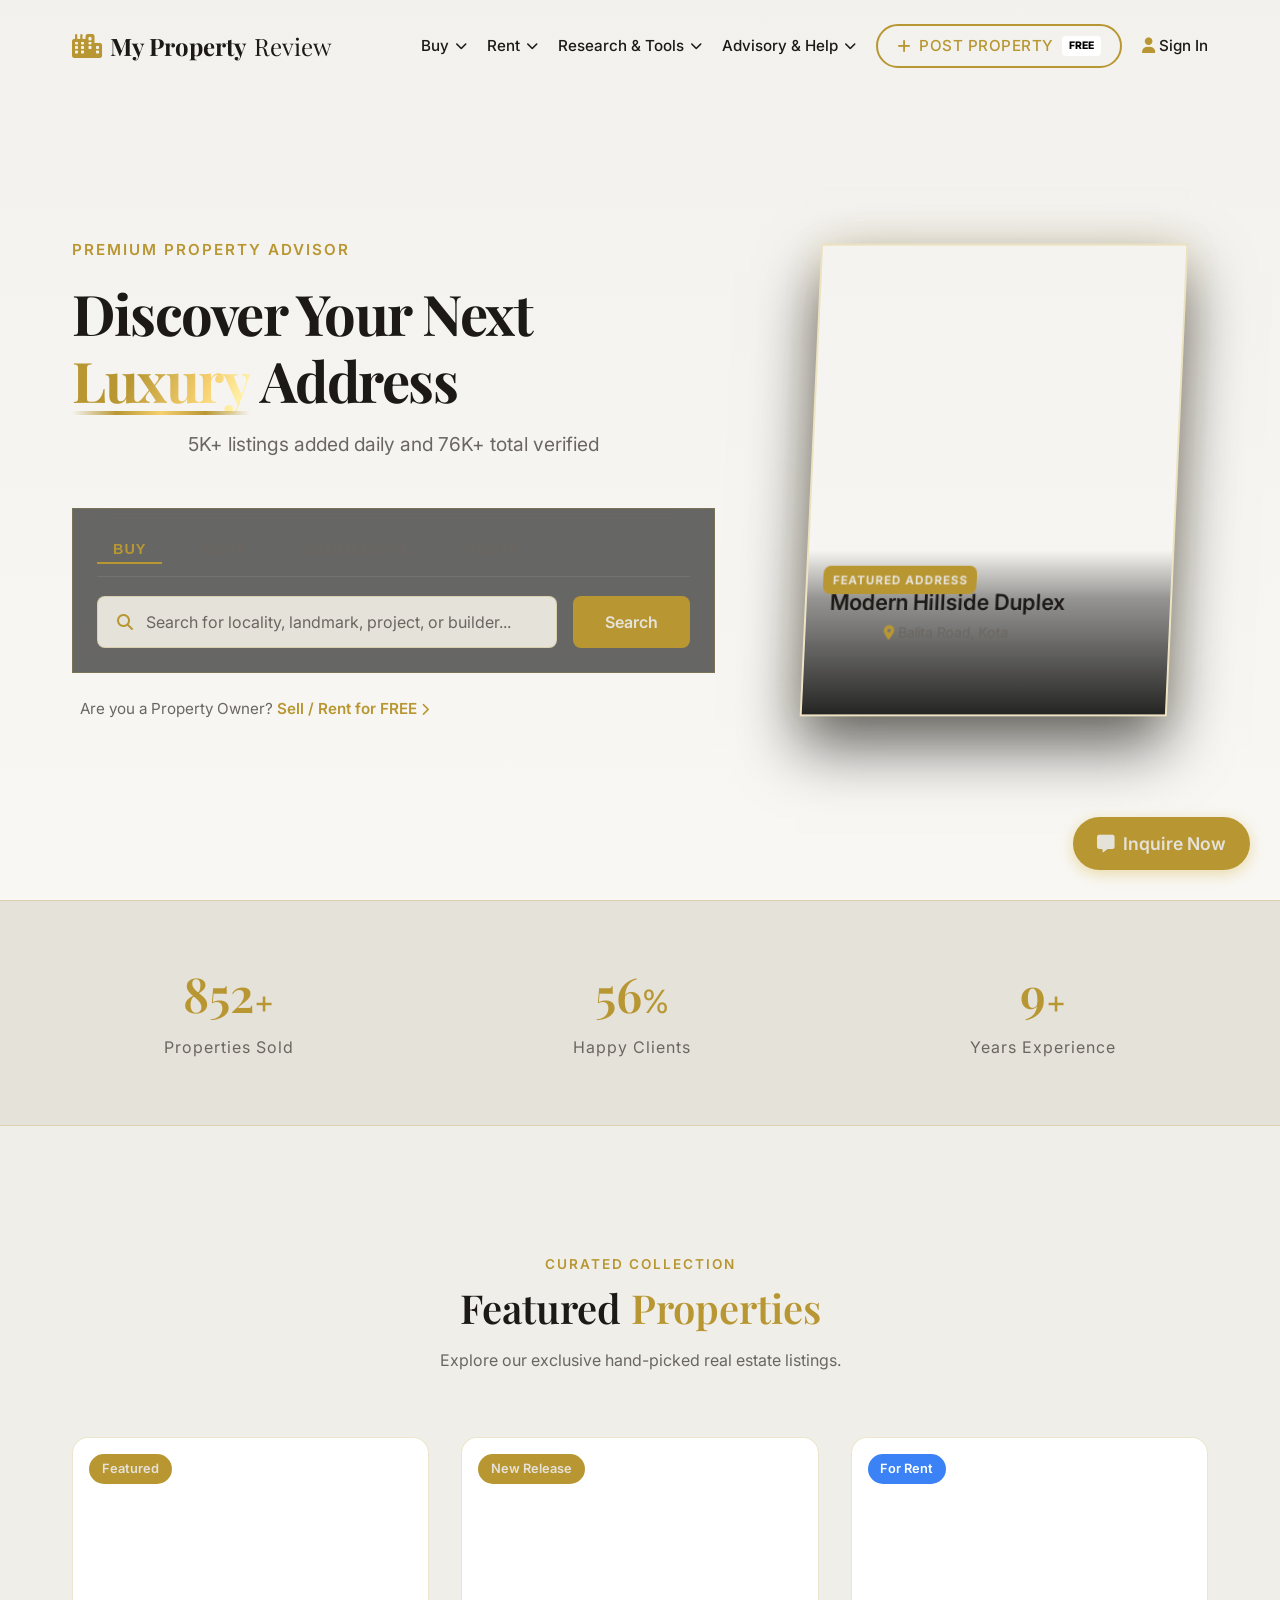
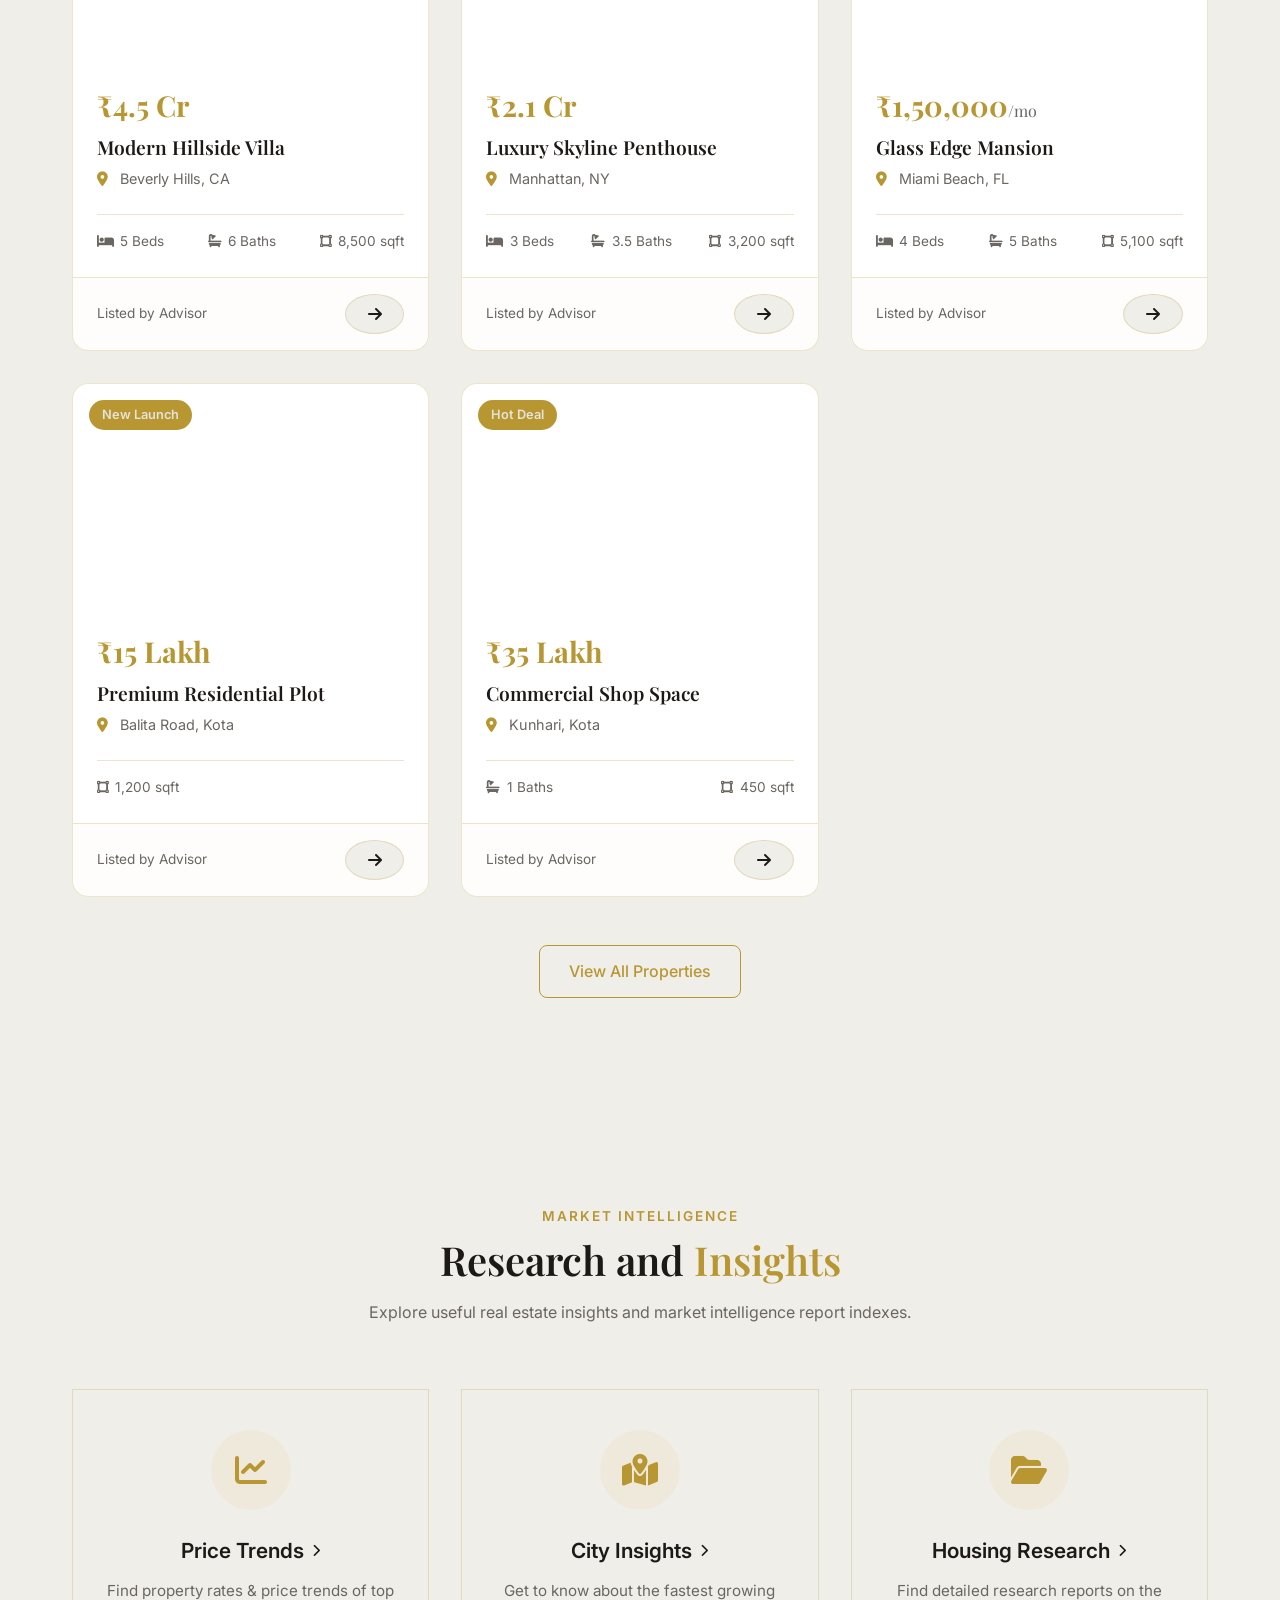
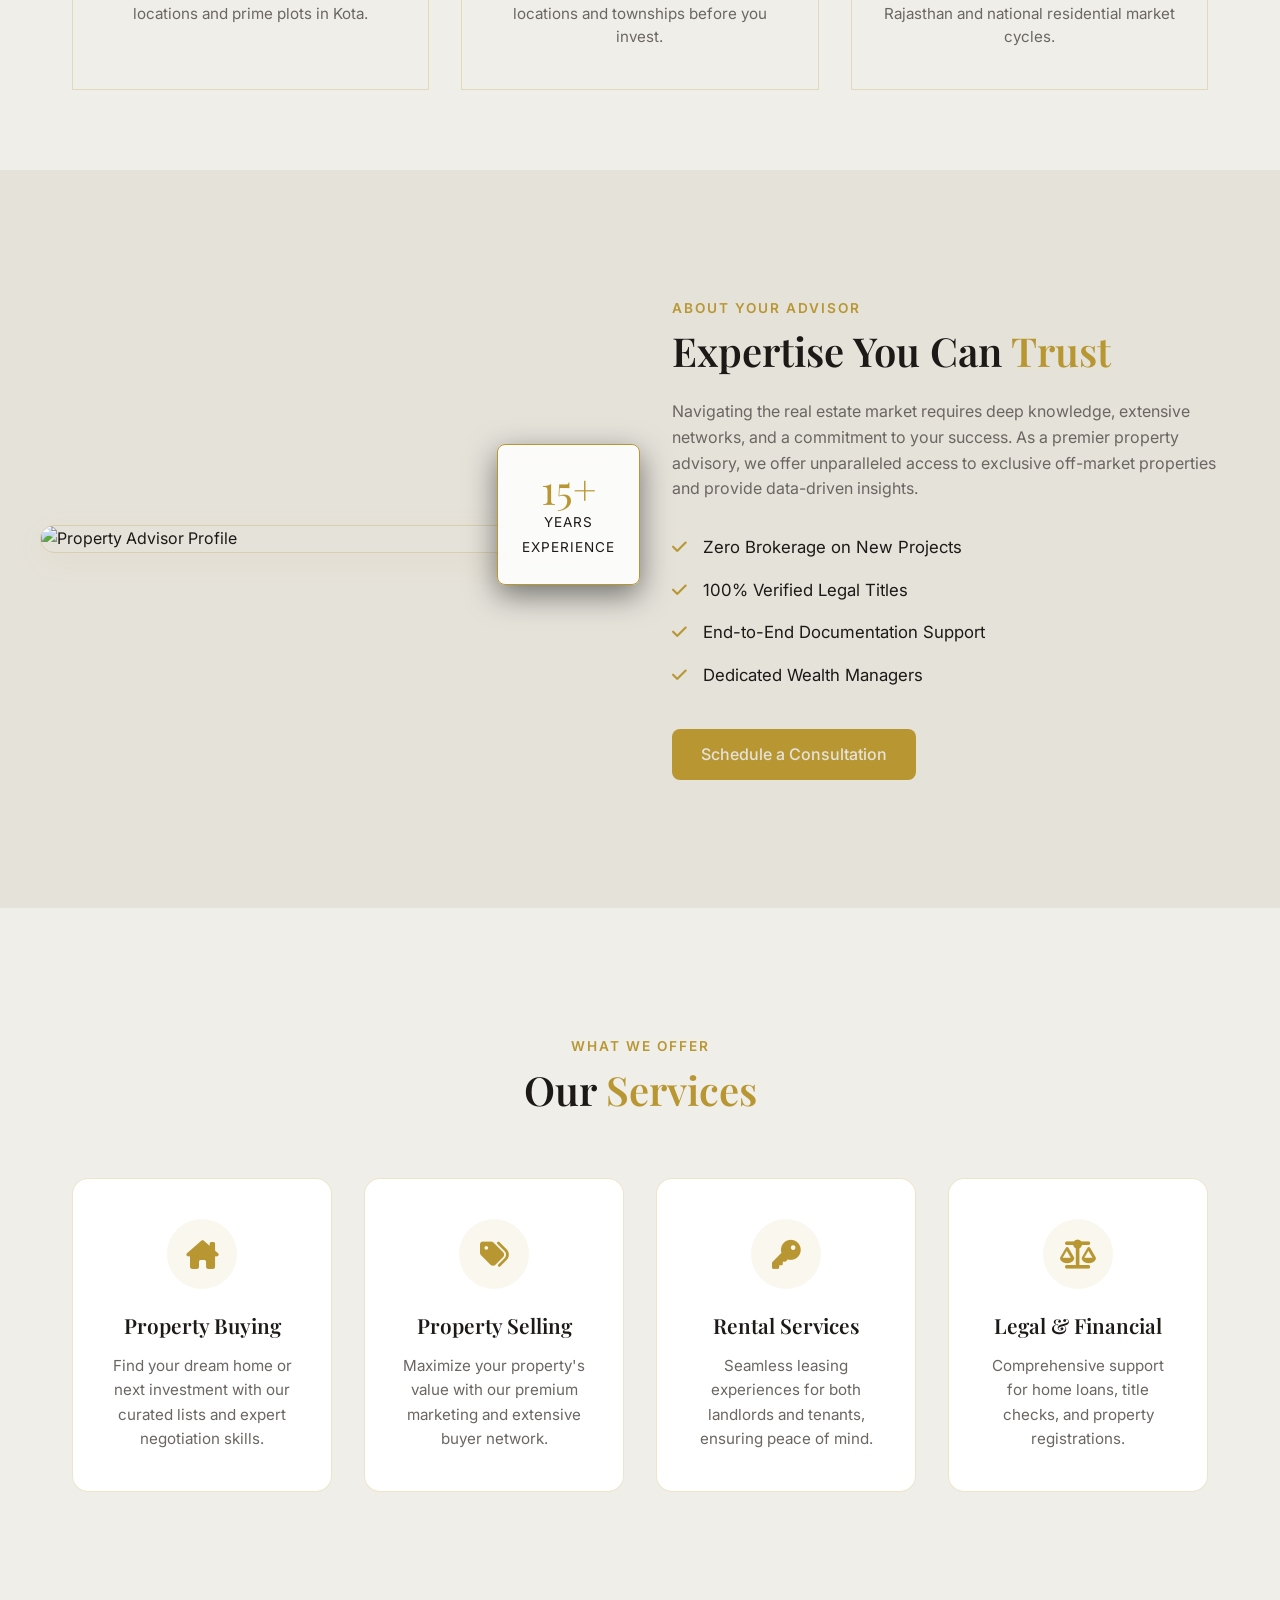
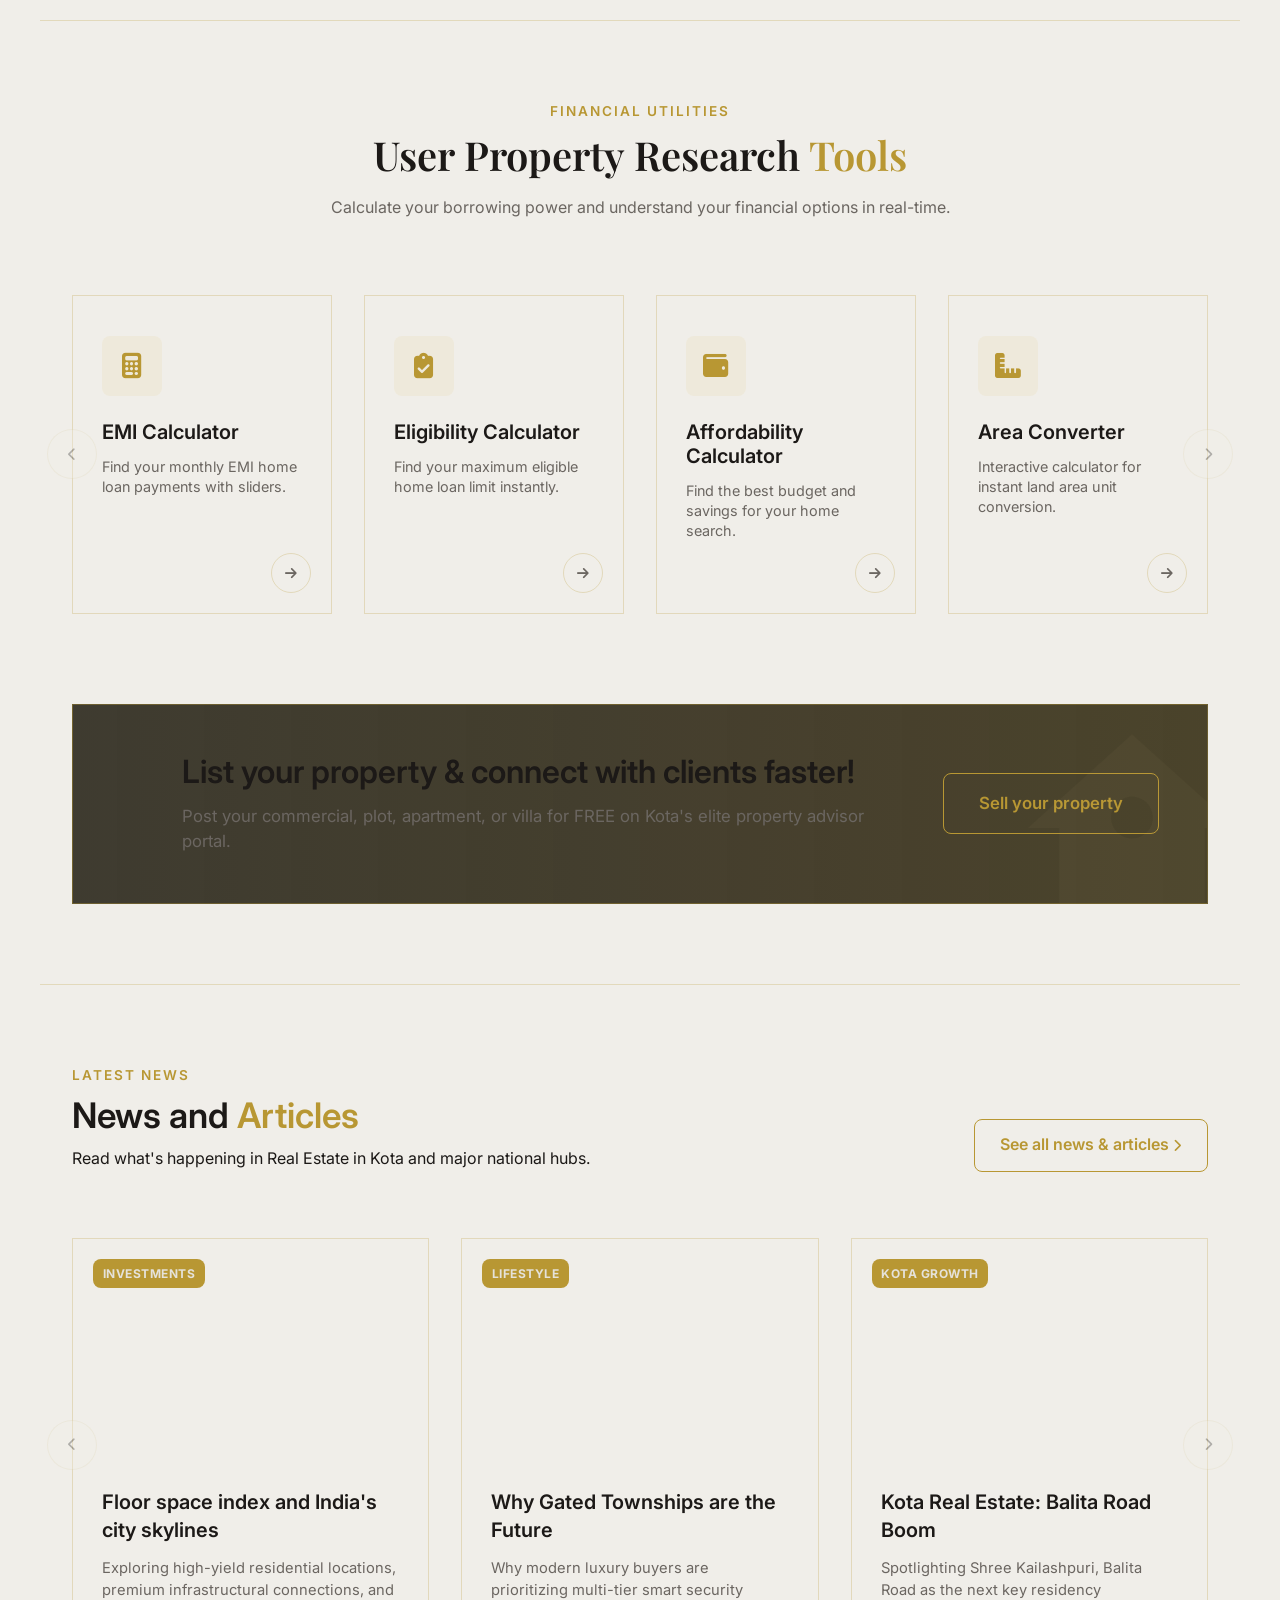
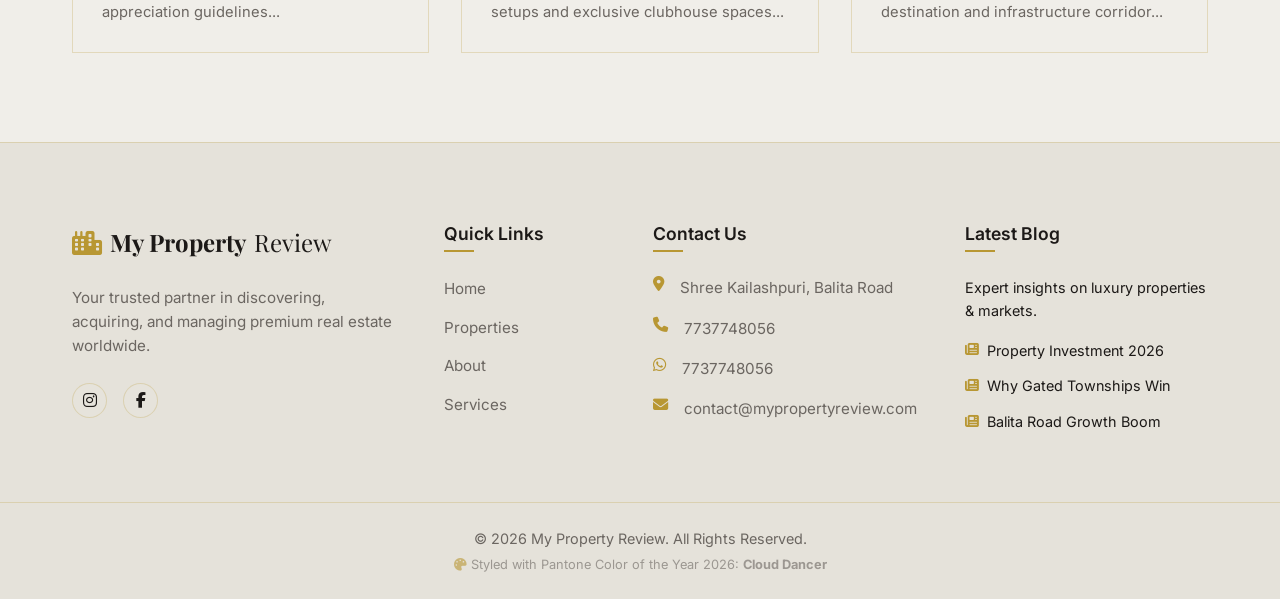
==== commit 2a492222: "style: Pantone 2026 Cloud Dancer theme, header layout optimization and brand title correction" ====
--- a/index.html
+++ b/index.html
@@ -3,7 +3,7 @@
 <head>
     <meta charset="UTF-8">
     <meta name="viewport" content="width=device-width, initial-scale=1.0">
-    <title>Elite Property Advisory | Find Your Dream Home</title>
+    <title>My Property Review | Find Your Dream Home</title>
     <meta name="description" content="Premium property advisor for buying, selling, and renting luxury real estate. Find your dream home today.">
     <link rel="stylesheet" href="style.css">
     <!-- Google Fonts -->
@@ -24,15 +24,59 @@
                 <i class="fa-solid fa-city gold-text"></i> My Property <span class="light-text">Review</span>
             </a>
             <ul class="nav-links">
-                <li><a href="#home">Home</a></li>
-                <li><a href="#properties">Properties</a></li>
-                <li><a href="#about">About</a></li>
-                <li><a href="#services">Services</a></li>
-                <li><a href="blog.html">Blog</a></li>
-                <li><a href="list-property.html" class="gold-text" style="font-weight: 600;"><i class="fa-solid fa-plus"></i> List Property</a></li>
+                <!-- BUY Dropdown -->
+                <li class="nav-dropdown">
+                    <a href="#properties" class="dropdown-trigger">Buy <i class="fa-solid fa-chevron-down"></i></a>
+                    <div class="dropdown-content">
+                        <a href="index.html?type=Apartment#properties"><i class="fa-solid fa-building gold-text"></i> Buy Apartments / Flats</a>
+                        <a href="index.html?type=Villa#properties"><i class="fa-solid fa-house-chimney gold-text"></i> Buy Luxury Villas</a>
+                        <a href="index.html?type=Gated+Township#properties"><i class="fa-solid fa-mountain-city gold-text"></i> Buy Gated Townships</a>
+                        <a href="index.html?type=Commercial+Shop#properties"><i class="fa-solid fa-shop gold-text"></i> Buy Commercial Shops</a>
+                        <a href="index.html?type=Plot#properties"><i class="fa-solid fa-trowel-bricks gold-text"></i> Buy Plots / Land</a>
+                    </div>
+                </li>
+                
+                <!-- RENT Dropdown -->
+                <li class="nav-dropdown">
+                    <a href="#properties" class="dropdown-trigger">Rent <i class="fa-solid fa-chevron-down"></i></a>
+                    <div class="dropdown-content">
+                        <a href="index.html?purpose=Rent&type=Apartment#properties"><i class="fa-solid fa-building gold-text"></i> Rent Apartments / Flats</a>
+                        <a href="index.html?purpose=Rent&type=Villa#properties"><i class="fa-solid fa-house-chimney gold-text"></i> Rent Luxury Villas</a>
+                        <a href="index.html?purpose=Rent&type=Commercial+Shop#properties"><i class="fa-solid fa-shop gold-text"></i> Rent Commercial Shops</a>
+                    </div>
+                </li>
+                
+                <!-- RESEARCH & TOOLS Dropdown -->
+                <li class="nav-dropdown">
+                    <a href="#" class="dropdown-trigger">Research & Tools <i class="fa-solid fa-chevron-down"></i></a>
+                    <div class="dropdown-content">
+                        <a href="#" class="active-modal-trigger" data-modal="emi-modal"><i class="fa-solid fa-calculator gold-text"></i> EMI Calculator</a>
+                        <a href="#" class="active-modal-trigger" data-modal="eligibility-modal"><i class="fa-solid fa-hand-holding-dollar gold-text"></i> Eligibility Calculator</a>
+                        <a href="#" class="active-modal-trigger" data-modal="affordability-modal"><i class="fa-solid fa-piggy-bank gold-text"></i> Affordability Calculator</a>
+                        <a href="#" class="active-modal-trigger" data-modal="area-modal"><i class="fa-solid fa-vector-square gold-text"></i> Area Unit Converter</a>
+                        <a href="#insights-section"><i class="fa-solid fa-chart-line gold-text"></i> Price Trends & Insights</a>
+                    </div>
+                </li>
+                
+                <!-- ADVISORY & HELP Dropdown -->
+                <li class="nav-dropdown">
+                    <a href="#" class="dropdown-trigger">Advisory & Help <i class="fa-solid fa-chevron-down"></i></a>
+                    <div class="dropdown-content">
+                        <a href="blog.html"><i class="fa-solid fa-newspaper gold-text"></i> Expert Blogs & News</a>
+                        <a href="help.html"><i class="fa-solid fa-circle-question gold-text"></i> Visit Help Center</a>
+                        <a href="#contact"><i class="fa-solid fa-headset gold-text"></i> Contact Advisory Team</a>
+                    </div>
+                </li>
+
+                <!-- Post Property Button -->
+                <li>
+                    <a href="list-property.html" class="nav-post-btn">
+                        <i class="fa-solid fa-plus"></i> Post Property <span class="free-badge-pulse">FREE</span>
+                    </a>
+                </li>
+                
                 <li id="auth-nav-item"><a href="#" id="open-signin-btn"><i class="fa-solid fa-user gold-text"></i> Sign In</a></li>
             </ul>
-            <a href="#contact" class="btn btn-outline open-modal-btn">Contact Us</a>
             <div class="menu-toggle" id="mobile-menu">
                 <i class="fa-solid fa-bars"></i>
             </div>
@@ -427,6 +471,7 @@
         </div>
         <div class="footer-bottom">
             <p>&copy; 2026 My Property Review. All Rights Reserved.</p>
+            <p style="font-size: 0.8rem; opacity: 0.6; margin-top: 5px;"><i class="fa-solid fa-palette gold-text"></i> Styled with Pantone Color of the Year 2026: <strong>Cloud Dancer</strong></p>
         </div>
     </footer>
 
--- a/style.css
+++ b/style.css
@@ -2,10 +2,10 @@
    VARIABLES & DESIGN SYSTEM
    ========================================= */
 :root {
-    /* Color Palette - Modern Luxury Light Mode */
-    --bg-dark: #faf9f6; /* Slate 50 / Warm luxury white */
-    --bg-darker: #f3f0e7; /* Slate 100 / Soft Alabaster contrast background */
-    --bg-card: #ffffff; /* Premium solid white card background */
+    /* Color Palette - Pantone Color of the Year 2026: Cloud Dancer (#F0EEE9) */
+    --bg-dark: #F0EEE9; /* PANTONE 11-4201 Cloud Dancer / Soft, lofty, and airy warm off-white */
+    --bg-darker: #E5E2DA; /* Lofty warm sand contrast background for sections */
+    --bg-card: #ffffff; /* Premium crisp solid white card background */
     
     --accent-gold: #b89733; /* Elegant Gold with high contrast readability on white */
     --accent-gold-hover: #a18228;
@@ -197,11 +197,14 @@
     display: flex;
     align-items: center;
     gap: 0.5rem;
+    white-space: nowrap;
+    flex-shrink: 0;
 }
 
 .nav-links {
     display: flex;
-    gap: 2.5rem;
+    gap: 1.25rem;
+    align-items: center;
 }
 
 .nav-links a {
@@ -2867,4 +2870,336 @@
     color: var(--text-main) !important;
 }
 
-
+/* ==========================================
+   CLIENT-FRIENDLY MEGA-DROPDOWN NAVBAR STYLES
+   ========================================== */
+
+/* Dropdown Parent Link Wrapper */
+.nav-dropdown {
+    position: relative;
+    display: inline-block;
+}
+
+.dropdown-trigger {
+    display: flex;
+    align-items: center;
+    gap: 6px;
+    font-weight: 500;
+    transition: var(--transition);
+    cursor: pointer;
+}
+
+.dropdown-trigger i {
+    font-size: 0.75rem;
+    transition: transform 0.2s ease;
+}
+
+/* Glassmorphic Dropdown Menu Panel */
+.dropdown-content {
+    position: absolute;
+    top: calc(100% + 10px);
+    left: 50%;
+    transform: translateX(-50%) translateY(10px);
+    min-width: 280px;
+    background: rgba(10, 10, 10, 0.98);
+    border: 1px solid var(--accent-gold);
+    border-radius: var(--border-radius-sm);
+    padding: 0.8rem 0;
+    box-shadow: 0 15px 35px rgba(0, 0, 0, 0.6), 0 0 1px 1px rgba(255, 255, 255, 0.05);
+    z-index: 1000;
+    backdrop-filter: blur(15px);
+    -webkit-backdrop-filter: blur(15px);
+    opacity: 0;
+    visibility: hidden;
+    pointer-events: none;
+    transition: opacity 0.3s cubic-bezier(0.16, 1, 0.3, 1), transform 0.3s cubic-bezier(0.16, 1, 0.3, 1), visibility 0.3s;
+}
+
+/* Small upward pointing pointer */
+.dropdown-content::before {
+    content: '';
+    position: absolute;
+    bottom: 100%;
+    left: 50%;
+    transform: translateX(-50%);
+    border-width: 6px;
+    border-style: solid;
+    border-color: transparent transparent var(--accent-gold) transparent;
+}
+
+/* Trigger Hover State (Desktop) */
+@media (min-width: 769px) {
+    .nav-dropdown:hover .dropdown-content {
+        opacity: 1;
+        visibility: visible;
+        pointer-events: auto;
+        transform: translateX(-50%) translateY(0);
+    }
+    
+    .nav-dropdown:hover .dropdown-trigger i {
+        transform: rotate(180deg);
+        color: var(--accent-gold);
+    }
+}
+
+/* Links inside Dropdown Content */
+.dropdown-content a {
+    display: flex;
+    align-items: center;
+    gap: 12px;
+    padding: 0.8rem 1.4rem;
+    color: var(--text-main);
+    font-size: 0.92rem;
+    font-family: var(--font-body);
+    font-weight: 500;
+    text-decoration: none;
+    transition: all 0.25s ease;
+    border-bottom: 1px solid rgba(255, 255, 255, 0.03);
+}
+
+.dropdown-content a:last-child {
+    border-bottom: none;
+}
+
+.dropdown-content a i {
+    width: 16px;
+    text-align: center;
+    font-size: 1rem;
+    transition: var(--transition);
+}
+
+/* Hover Sweep inside dropdown links */
+.dropdown-content a:hover {
+    background: rgba(212, 175, 55, 0.12);
+    color: var(--accent-gold) !important;
+    padding-left: 1.8rem;
+}
+
+.dropdown-content a:hover i {
+    transform: scale(1.2);
+    color: #ffffff !important;
+}
+
+/* --- Deployed Post Property Action Button CTA --- */
+.nav-post-btn {
+    display: inline-flex;
+    align-items: center;
+    gap: 8px;
+    padding: 0.5rem 1.2rem;
+    border: 2px solid var(--accent-gold);
+    border-radius: 30px;
+    font-weight: 600;
+    font-size: 0.82rem;
+    color: var(--accent-gold);
+    text-decoration: none;
+    text-transform: uppercase;
+    letter-spacing: 0.5px;
+    position: relative;
+    overflow: hidden;
+    transition: all 0.3s ease;
+    cursor: pointer;
+    white-space: nowrap;
+}
+
+.nav-post-btn:hover, .nav-post-btn.active {
+    background: var(--accent-gold) !important;
+    color: #000000 !important;
+    box-shadow: 0 0 15px rgba(212, 175, 55, 0.4);
+}
+
+/* Pulsing FREE conversion badge */
+.free-badge-pulse {
+    background: #ffffff;
+    color: #000000;
+    font-size: 0.65rem;
+    font-weight: 800;
+    padding: 2px 7px;
+    border-radius: 4px;
+    letter-spacing: 0;
+    text-transform: uppercase;
+    animation: pulseGlow 1.5s infinite;
+}
+
+.nav-post-btn:hover .free-badge-pulse {
+    background: #000000;
+    color: var(--accent-gold);
+}
+
+@keyframes pulseGlow {
+    0% {
+        transform: scale(1);
+        box-shadow: 0 0 0 0 rgba(255, 255, 255, 0.6);
+    }
+    70% {
+        transform: scale(1.08);
+        box-shadow: 0 0 0 8px rgba(255, 255, 255, 0);
+    }
+    100% {
+        transform: scale(1);
+        box-shadow: 0 0 0 0 rgba(255, 255, 255, 0);
+    }
+}
+
+/* ==========================================
+   POST PROPERTY FREE BENEFITS GRID STYLES
+   ========================================== */
+.free-benefits-section {
+    background: linear-gradient(180deg, var(--bg-darker) 0%, rgba(212, 175, 55, 0.02) 100%) !important;
+    padding-bottom: 5rem !important;
+}
+
+.free-benefits-grid {
+    display: grid;
+    grid-template-columns: repeat(auto-fit, minmax(250px, 1fr));
+    gap: 2rem;
+    margin-top: 3.5rem;
+    max-width: 1200px;
+    margin-left: auto;
+    margin-right: auto;
+    padding: 0 1.5rem;
+}
+
+.benefit-card {
+    background: var(--bg-dark);
+    border: 1px solid var(--glass-border);
+    border-radius: var(--border-radius-sm);
+    padding: 2.5rem 2rem;
+    text-align: left;
+    transition: all 0.4s cubic-bezier(0.16, 1, 0.3, 1);
+    position: relative;
+    overflow: hidden;
+}
+
+.benefit-card::before {
+    content: '';
+    position: absolute;
+    top: 0;
+    left: 0;
+    width: 100%;
+    height: 3px;
+    background: linear-gradient(90deg, transparent, var(--accent-gold), transparent);
+    transform: scaleX(0);
+    transition: transform 0.4s ease;
+}
+
+.benefit-card:hover::before {
+    transform: scaleX(1);
+}
+
+.benefit-card:hover {
+    transform: translateY(-8px);
+    border-color: var(--accent-gold);
+    box-shadow: 0 15px 35px rgba(212, 175, 55, 0.1);
+}
+
+.benefit-icon {
+    width: 60px;
+    height: 60px;
+    display: flex;
+    align-items: center;
+    justify-content: center;
+    background: rgba(212, 175, 55, 0.08);
+    border-radius: 50%;
+    margin-bottom: 1.5rem;
+    transition: all 0.3s ease;
+}
+
+.benefit-icon i {
+    font-size: 1.8rem;
+    transition: var(--transition);
+}
+
+.benefit-card:hover .benefit-icon {
+    background: var(--accent-gold);
+}
+
+.benefit-card:hover .benefit-icon i {
+    transform: scale(1.1) rotate(6deg);
+    color: #000000 !important;
+}
+
+.benefit-card h3 {
+    font-family: var(--font-header);
+    font-size: 1.3rem;
+    font-weight: 600;
+    color: #ffffff;
+    margin-bottom: 0.8rem;
+}
+
+.benefit-card p {
+    font-family: var(--font-body);
+    font-size: 0.95rem;
+    color: var(--text-muted);
+    line-height: 1.6;
+}
+
+/* ==========================================
+   MOBILE ACCORDION NAVBAR STYLES
+   ========================================== */
+@media (max-width: 768px) {
+    .nav-links {
+        display: flex;
+        flex-direction: column;
+        align-items: stretch !important;
+        gap: 0.5rem !important;
+        padding: 2rem 1.5rem !important;
+    }
+    
+    .nav-dropdown {
+        position: relative;
+        width: 100%;
+        margin: 0;
+    }
+    
+    .dropdown-trigger {
+        width: 100%;
+        justify-content: space-between;
+        padding: 0.8rem 0;
+        border-bottom: 1px solid rgba(255, 255, 255, 0.05);
+    }
+    
+    .dropdown-trigger i {
+        float: right;
+        font-size: 0.85rem;
+    }
+    
+    .dropdown-content {
+        position: static !important;
+        width: 100% !important;
+        opacity: 1 !important;
+        visibility: visible !important;
+        pointer-events: auto !important;
+        display: none; /* Managed by active-mobile-dropdown JS */
+        background: rgba(15, 15, 15, 0.95) !important;
+        border: none !important;
+        border-left: 2px solid var(--accent-gold) !important;
+        border-radius: 0 !important;
+        padding: 0.5rem 0 0.5rem 1.2rem !important;
+        box-shadow: none !important;
+        transform: none !important;
+        margin-top: 0.2rem;
+    }
+    
+    .dropdown-content::before {
+        display: none !important;
+    }
+    
+    .nav-dropdown.active-mobile-dropdown .dropdown-content {
+        display: block !important;
+    }
+    
+    .nav-dropdown.active-mobile-dropdown .dropdown-trigger i {
+        transform: rotate(180deg);
+        color: var(--accent-gold);
+    }
+    
+    .nav-post-btn {
+        width: 100%;
+        margin-top: 0.8rem;
+        justify-content: center;
+        padding: 0.8rem;
+    }
+}
+
+
+
